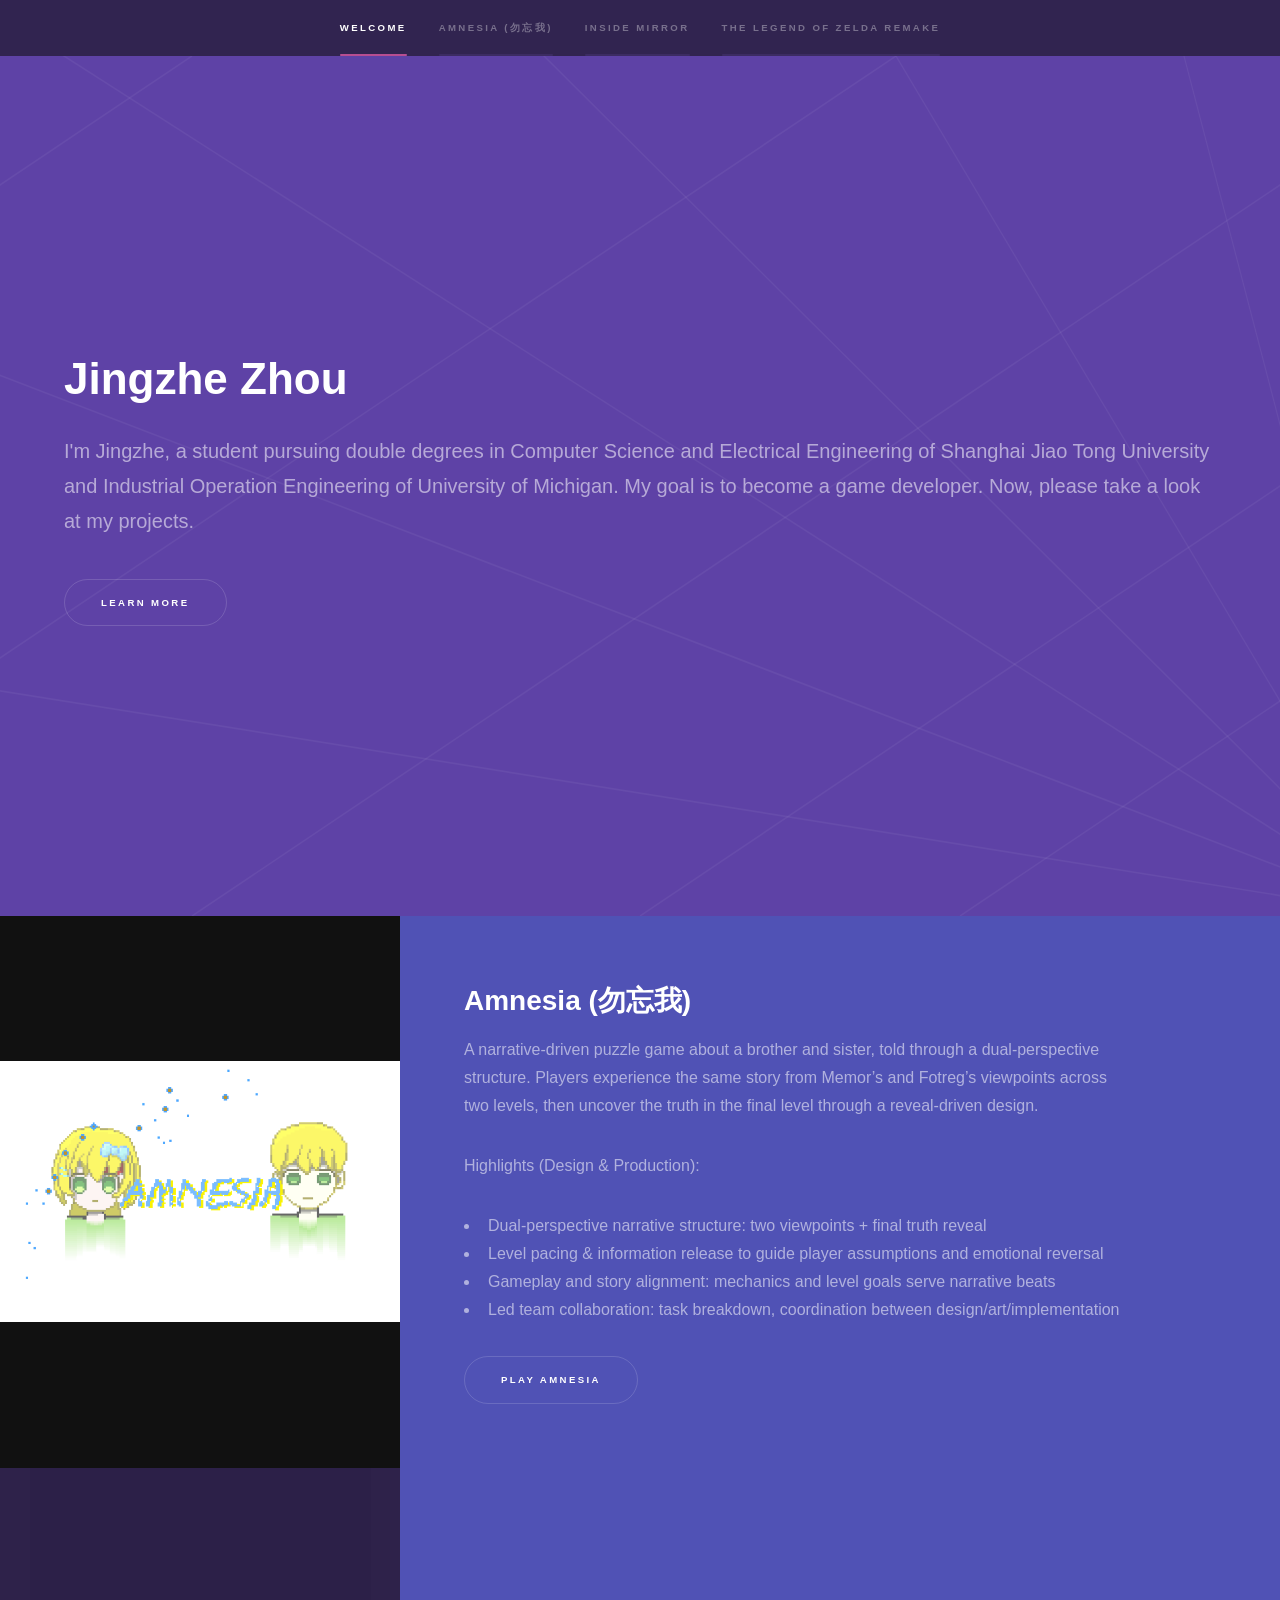
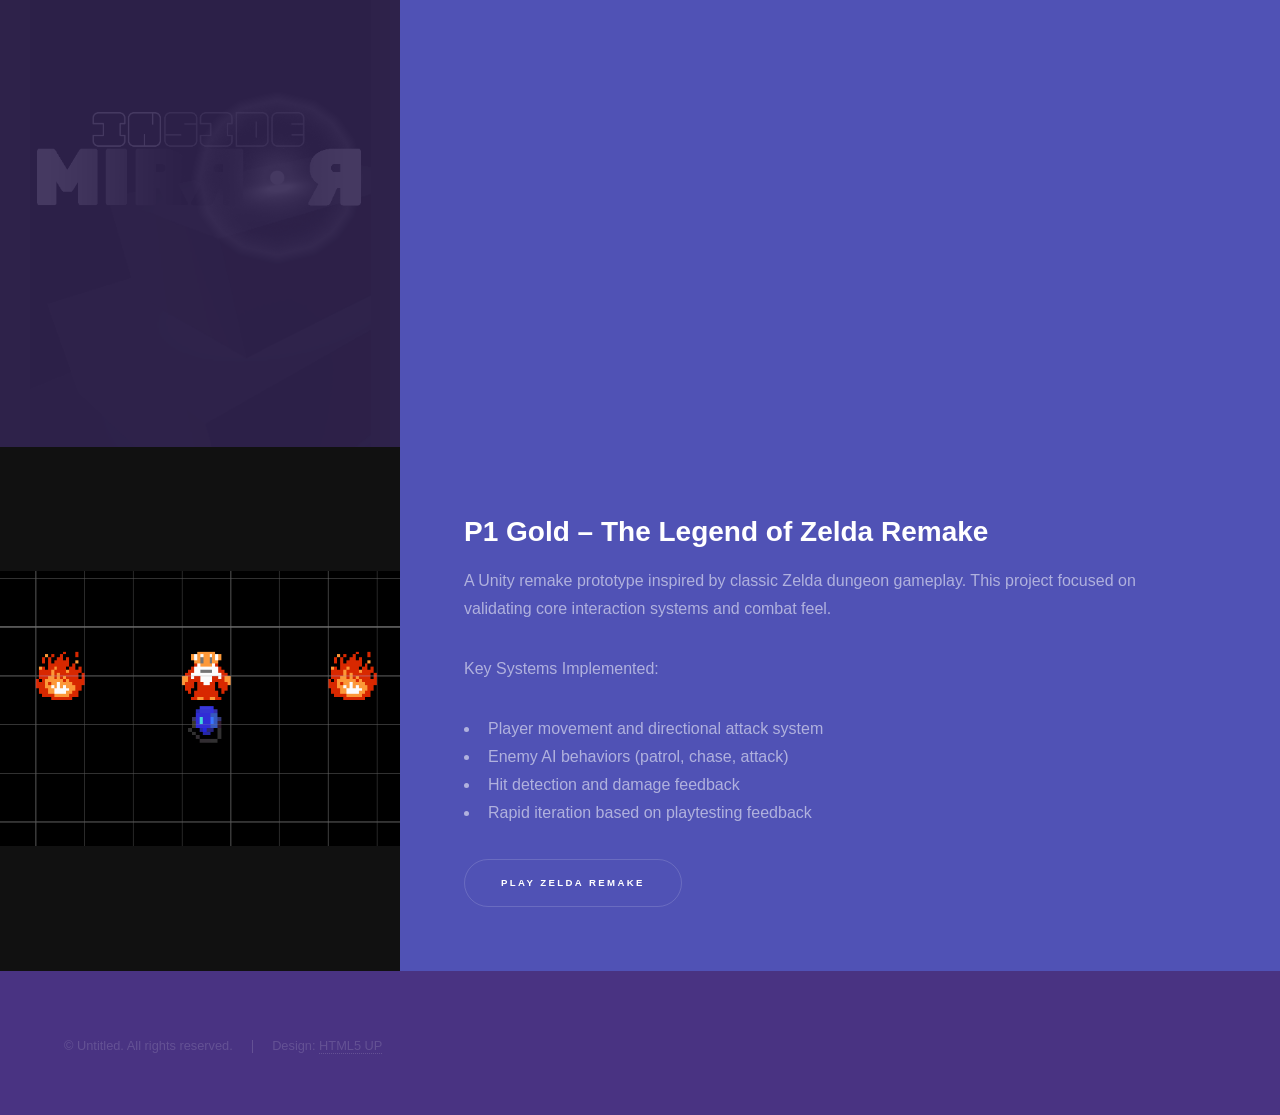
==== index.html @ b36eb50f "Add Amnesia section to portfolio" ====
<!DOCTYPE HTML>
<!--
	Hyperspace by HTML5 UP
	html5up.net | @ajlkn
	Free for personal and commercial use under the CCA 3.0 license (html5up.net/license)
-->
<html>
	<head>
		<title>My Portfolio</title>
		<meta charset="utf-8" />
		<meta name="viewport" content="width=device-width, initial-scale=1, user-scalable=no" />
		<link rel="stylesheet" href="assets/css/main.css" />
		<noscript><link rel="stylesheet" href="assets/css/noscript.css" /></noscript>
	</head>
	<body class="is-preload">

		<!-- Sidebar -->
			<section id="sidebar">
				<div class="inner">
					<nav>
						<ul>
							<li><a href="#intro">Welcome</a></li>
							<li><a href="#Amnesia">Amnesia (勿忘我)</a></li>
							<li><a href="#EECS494p2">Inside Mirror</a></li>
							<li><a href="#EECS494p1">The Legend of Zelda Remake</a></li>
						</ul>
					</nav>
				</div>
			</section>

		<!-- Wrapper -->
			<div id="wrapper">

				<!-- Intro -->
					<section id="intro" class="wrapper style1 fullscreen fade-up">
						<div class="inner">
							<h1>Jingzhe Zhou</h1>
							<p>I'm Jingzhe, a student pursuing double degrees in Computer Science and Electrical Engineering of Shanghai Jiao Tong University and Industrial Operation Engineering of University of Michigan. My goal is to become a game developer.
								Now, please take a look at my projects.</p>
							<ul class="actions">
								<li><a href="#Amnesia" class="button scrolly">Learn more</a></li>
							</ul>
						</div>
					</section>


				<!-- Amnesia -->
					<section id="Amnesia" class="wrapper style2 spotlights">
					<section>
						<span href="#" class="image">
						<img src="images/amnesia_screenshot.jpg" alt="Amnesia Screenshot" data-position="center center" />
						</span>
						<div class="content">
						<div class="inner">
							<h2>Amnesia (勿忘我)</h2>

							<p>
							A narrative-driven puzzle game about a brother and sister, told through a dual-perspective structure.
							Players experience the same story from Memor’s and Fotreg’s viewpoints across two levels, then uncover
							the truth in the final level through a reveal-driven design.
							</p>

							<p>Highlights (Design & Production):</p>
							<ul>
							<li>Dual-perspective narrative structure: two viewpoints + final truth reveal</li>
							<li>Level pacing & information release to guide player assumptions and emotional reversal</li>
							<li>Gameplay and story alignment: mechanics and level goals serve narrative beats</li>
							<li>Led team collaboration: task breakdown, coordination between design/art/implementation</li>
							</ul>

							<ul class="actions">
							<li>
								<a href="https://focs.ji.sjtu.edu.cn/silverfocs/demo/2024/p2team10/" class="button">
								Play Amnesia
								</a>
							</li>
							</ul>
						</div>
						</div>
					</section>
					</section>

				<!-- Inside Mirror -->
					<section id="EECS494p2" class="wrapper style2 spotlights">
						<section>
							<span href="#" class="image">
								<img src="images/p2_screenshot.jpg" alt="P2 Gold Screenshot" data-position="center center" />
							</span>
							<div class="content">
								<div class="inner">
									<h2>P2 Gold - Inside Mirror</h2>
									<p>
										A 3D puzzle game built individually in Unity exploring symmetry between a real world and a mirrored virtual world.
										The player acts as the only light source in reality, while objects invert their light properties
										in the mirror dimension. Player would solve puzzles using their knowledge of the rules of the worlds, and find out a path out of the tower they are trapped in.
									</p>

									<p>
										Key Systems Implemented:
									</p>

									<ul>
										<li>Mirror world activation and deactivation logic</li>
										<li>Event-driven puzzle interaction system</li>
										<li>Dynamic material switching (light/dark inversion)</li>
										<li>Camera transition between reality and mirror mode</li>
									</ul>

									<ul class="actions">
										<li><a href="https://zzjjzz716.itch.io/inside-mirror" class="button">Play Inside Mirror</a></li>
									</ul>
								</div>
							</div>
						</section>
					</section>

				<!-- The Legend of Zelda Remake -->
					<section id="EECS494p1" class="wrapper style2 spotlights">
						<section>
							<span href="#" class="image">
								<img src="images/p1_screenshot.png" alt="P1 Gold Screenshot" data-position="center center" />
							</span>
							<div class="content">
								<div class="inner">
									<h2>P1 Gold – The Legend of Zelda Remake</h2>
									<p>
										A Unity remake prototype inspired by classic Zelda dungeon gameplay.
										This project focused on validating core interaction systems and combat feel.
									</p>

									<p>Key Systems Implemented:</p>

									<ul>
										<li>Player movement and directional attack system</li>
										<li>Enemy AI behaviors (patrol, chase, attack)</li>
										<li>Hit detection and damage feedback</li>
										<li>Rapid iteration based on playtesting feedback</li>
									</ul>

									<ul class="actions">
										<li><a href="https://zzjjzz716.itch.io/legend-of-zelda-replication-with-innovation" class="button">Play Zelda Remake</a></li>
									</ul>
								</div>
							</div>
						</section>
					</section>

				

		<!-- Footer -->
			<footer id="footer" class="wrapper style1-alt">
				<div class="inner">
					<ul class="menu">
						<li>&copy; Untitled. All rights reserved.</li><li>Design: <a href="http://html5up.net">HTML5 UP</a></li>
					</ul>
				</div>
			</footer>

		<!-- Scripts -->
			<script src="assets/js/jquery.min.js"></script>
			<script src="assets/js/jquery.scrollex.min.js"></script>
			<script src="assets/js/jquery.scrolly.min.js"></script>
			<script src="assets/js/browser.min.js"></script>
			<script src="assets/js/breakpoints.min.js"></script>
			<script src="assets/js/util.js"></script>
			<script src="assets/js/main.js"></script>

	</body>
</html>
---- assets/css/main.css ----
@import url(fontawesome-all.min.css);

/*
	Hyperspace by HTML5 UP
	html5up.net | @ajlkn
	Free for personal and commercial use under the CCA 3.0 license (html5up.net/license)
*/

html, body, div, span, applet, object,
iframe, h1, h2, h3, h4, h5, h6, p, blockquote,
pre, a, abbr, acronym, address, big, cite,
code, del, dfn, em, img, ins, kbd, q, s, samp,
small, strike, strong, sub, sup, tt, var, b,
u, i, center, dl, dt, dd, ol, ul, li, fieldset,
form, label, legend, table, caption, tbody,
tfoot, thead, tr, th, td, article, aside,
canvas, details, embed, figure, figcaption,
footer, header, hgroup, menu, nav, output, ruby,
section, summary, time, mark, audio, video {
	margin: 0;
	padding: 0;
	border: 0;
	font-size: 100%;
	font: inherit;
	vertical-align: baseline;}

article, aside, details, figcaption, figure,
footer, header, hgroup, menu, nav, section {
	display: block;}

body {
	line-height: 1;
}

ol, ul {
	list-style: none;
}

blockquote, q {
	quotes: none;
}

	blockquote:before, blockquote:after, q:before, q:after {
		content: '';
		content: none;
	}

table {
	border-collapse: collapse;
	border-spacing: 0;
}

body {
	-webkit-text-size-adjust: none;
}

mark {
	background-color: transparent;
	color: inherit;
}

input::-moz-focus-inner {
	border: 0;
	padding: 0;
}

input, select, textarea {
	-moz-appearance: none;
	-webkit-appearance: none;
	-ms-appearance: none;
	appearance: none;
}

/* Basic */

	@-ms-viewport {
		width: device-width;
	}

	body {
		-ms-overflow-style: scrollbar;
	}

	@media screen and (max-width: 480px) {

		html, body {
			min-width: 320px;
		}

	}

	html {
		box-sizing: border-box;
	}

	*, *:before, *:after {
		box-sizing: inherit;
	}

	body {
		background: #312450;
	}

		body.is-preload *, body.is-preload *:before, body.is-preload *:after {
			-moz-animation: none !important;
			-webkit-animation: none !important;
			-ms-animation: none !important;
			animation: none !important;
			-moz-transition: none !important;
			-webkit-transition: none !important;
			-ms-transition: none !important;
			transition: none !important;
		}

/* Type */

	body, input, select, textarea {
		color: rgba(255, 255, 255, 0.55);
		font-family: Arial, Helvetica, sans-serif;
		font-size: 16.5pt;
		font-weight: normal;
		line-height: 1.75;
	}

		@media screen and (max-width: 1680px) {

			body, input, select, textarea {
				font-size: 13pt;
			}

		}

		@media screen and (max-width: 1280px) {

			body, input, select, textarea {
				font-size: 12pt;
			}

		}

		@media screen and (max-width: 360px) {

			body, input, select, textarea {
				font-size: 11pt;
			}

		}

	a {
		-moz-transition: color 0.2s ease, border-bottom-color 0.2s ease;
		-webkit-transition: color 0.2s ease, border-bottom-color 0.2s ease;
		-ms-transition: color 0.2s ease, border-bottom-color 0.2s ease;
		transition: color 0.2s ease, border-bottom-color 0.2s ease;
		border-bottom: dotted 1px rgba(255, 255, 255, 0.35);
		color: inherit;
		text-decoration: none;
	}

		a:hover {
			border-bottom-color: transparent;
			color: #ffffff;
		}

	strong, b {
		color: #ffffff;
		font-weight: bold;
	}

	em, i {
		font-style: italic;
	}

	p {
		margin: 0 0 2em 0;
	}

	h1, h2, h3, h4, h5, h6 {
		color: #ffffff;
		font-weight: bold;
		line-height: 1.5;
		margin: 0 0 0.5em 0;
	}

		h1 a, h2 a, h3 a, h4 a, h5 a, h6 a {
			color: inherit;
			text-decoration: none;
		}

	h1 {
		font-size: 2.75em;
	}

		h1.major {
			margin: 0 0 1.3em 0;
			position: relative;
			padding-bottom: 0.35em;
		}

			h1.major:after {
				background-image: -moz-linear-gradient(to right, #5e42a6, #b74e91);
				background-image: -webkit-linear-gradient(to right, #5e42a6, #b74e91);
				background-image: -ms-linear-gradient(to right, #5e42a6, #b74e91);
				background-image: linear-gradient(to right, #5e42a6, #b74e91);
				-moz-transition: max-width 0.2s ease;
				-webkit-transition: max-width 0.2s ease;
				-ms-transition: max-width 0.2s ease;
				transition: max-width 0.2s ease;
				border-radius: 0.2em;
				bottom: 0;
				content: '';
				height: 0.05em;
				position: absolute;
				right: 0;
				width: 100%;
			}

	h2 {
		font-size: 1.75em;
	}

	h3 {
		font-size: 1.1em;
	}

	h4 {
		font-size: 1em;
	}

	h5 {
		font-size: 0.8em;
	}

	h6 {
		font-size: 0.6em;
	}

	@media screen and (max-width: 736px) {

		h1 {
			font-size: 2em;
		}

		h2 {
			font-size: 1.25em;
		}

		h3 {
			font-size: 1em;
		}

		h4 {
			font-size: 0.8em;
		}

		h5 {
			font-size: 0.6em;
		}

		h6 {
			font-size: 0.6em;
		}

	}

	sub {
		font-size: 0.8em;
		position: relative;
		top: 0.5em;
	}

	sup {
		font-size: 0.8em;
		position: relative;
		top: -0.5em;
	}

	blockquote {
		border-left: solid 4px rgba(255, 255, 255, 0.15);
		font-style: italic;
		margin: 0 0 2em 0;
		padding: 0.5em 0 0.5em 2em;
	}

	code {
		background: rgba(255, 255, 255, 0.05);
		border-radius: 0.25em;
		border: solid 1px rgba(255, 255, 255, 0.15);
		font-family: "Courier New", monospace;
		font-size: 0.9em;
		margin: 0 0.25em;
		padding: 0.25em 0.65em;
	}

	pre {
		-webkit-overflow-scrolling: touch;
		font-family: "Courier New", monospace;
		font-size: 0.9em;
		margin: 0 0 2em 0;
	}

		pre code {
			display: block;
			line-height: 1.75em;
			padding: 1em 1.5em;
			overflow-x: auto;
		}

	hr {
		border: 0;
		border-bottom: solid 1px rgba(255, 255, 255, 0.15);
		margin: 2em 0;
	}

		hr.major {
			margin: 3em 0;
		}

	.align-left {
		text-align: left;
	}

	.align-center {
		text-align: center;
	}

	.align-right {
		text-align: right;
	}

/* Row */

	.row {
		display: flex;
		flex-wrap: wrap;
		box-sizing: border-box;
		align-items: stretch;
	}

		.row > * {
			box-sizing: border-box;
		}

		.row.gtr-uniform > * > :last-child {
			margin-bottom: 0;
		}

		.row.aln-left {
			justify-content: flex-start;
		}

		.row.aln-center {
			justify-content: center;
		}

		.row.aln-right {
			justify-content: flex-end;
		}

		.row.aln-top {
			align-items: flex-start;
		}

		.row.aln-middle {
			align-items: center;
		}

		.row.aln-bottom {
			align-items: flex-end;
		}

		.row > .imp {
			order: -1;
		}

		.row > .col-1 {
			width: 8.33333%;
		}

		.row > .off-1 {
			margin-left: 8.33333%;
		}

		.row > .col-2 {
			width: 16.66667%;
		}

		.row > .off-2 {
			margin-left: 16.66667%;
		}

		.row > .col-3 {
			width: 25%;
		}

		.row > .off-3 {
			margin-left: 25%;
		}

		.row > .col-4 {
			width: 33.33333%;
		}

		.row > .off-4 {
			margin-left: 33.33333%;
		}

		.row > .col-5 {
			width: 41.66667%;
		}

		.row > .off-5 {
			margin-left: 41.66667%;
		}

		.row > .col-6 {
			width: 50%;
		}

		.row > .off-6 {
			margin-left: 50%;
		}

		.row > .col-7 {
			width: 58.33333%;
		}

		.row > .off-7 {
			margin-left: 58.33333%;
		}

		.row > .col-8 {
			width: 66.66667%;
		}

		.row > .off-8 {
			margin-left: 66.66667%;
		}

		.row > .col-9 {
			width: 75%;
		}

		.row > .off-9 {
			margin-left: 75%;
		}

		.row > .col-10 {
			width: 83.33333%;
		}

		.row > .off-10 {
			margin-left: 83.33333%;
		}

		.row > .col-11 {
			width: 91.66667%;
		}

		.row > .off-11 {
			margin-left: 91.66667%;
		}

		.row > .col-12 {
			width: 100%;
		}

		.row > .off-12 {
			margin-left: 100%;
		}

		.row.gtr-0 {
			margin-top: 0;
			margin-left: 0em;
		}

			.row.gtr-0 > * {
				padding: 0 0 0 0em;
			}

			.row.gtr-0.gtr-uniform {
				margin-top: 0em;
			}

				.row.gtr-0.gtr-uniform > * {
					padding-top: 0em;
				}

		.row.gtr-25 {
			margin-top: 0;
			margin-left: -0.375em;
		}

			.row.gtr-25 > * {
				padding: 0 0 0 0.375em;
			}

			.row.gtr-25.gtr-uniform {
				margin-top: -0.375em;
			}

				.row.gtr-25.gtr-uniform > * {
					padding-top: 0.375em;
				}

		.row.gtr-50 {
			margin-top: 0;
			margin-left: -0.75em;
		}

			.row.gtr-50 > * {
				padding: 0 0 0 0.75em;
			}

			.row.gtr-50.gtr-uniform {
				margin-top: -0.75em;
			}

				.row.gtr-50.gtr-uniform > * {
					padding-top: 0.75em;
				}

		.row {
			margin-top: 0;
			margin-left: -1.5em;
		}

			.row > * {
				padding: 0 0 0 1.5em;
			}

			.row.gtr-uniform {
				margin-top: -1.5em;
			}

				.row.gtr-uniform > * {
					padding-top: 1.5em;
				}

		.row.gtr-150 {
			margin-top: 0;
			margin-left: -2.25em;
		}

			.row.gtr-150 > * {
				padding: 0 0 0 2.25em;
			}

			.row.gtr-150.gtr-uniform {
				margin-top: -2.25em;
			}

				.row.gtr-150.gtr-uniform > * {
					padding-top: 2.25em;
				}

		.row.gtr-200 {
			margin-top: 0;
			margin-left: -3em;
		}

			.row.gtr-200 > * {
				padding: 0 0 0 3em;
			}

			.row.gtr-200.gtr-uniform {
				margin-top: -3em;
			}

				.row.gtr-200.gtr-uniform > * {
					padding-top: 3em;
				}

		@media screen and (max-width: 1680px) {

			.row {
				display: flex;
				flex-wrap: wrap;
				box-sizing: border-box;
				align-items: stretch;
			}

				.row > * {
					box-sizing: border-box;
				}

				.row.gtr-uniform > * > :last-child {
					margin-bottom: 0;
				}

				.row.aln-left {
					justify-content: flex-start;
				}

				.row.aln-center {
					justify-content: center;
				}

				.row.aln-right {
					justify-content: flex-end;
				}

				.row.aln-top {
					align-items: flex-start;
				}

				.row.aln-middle {
					align-items: center;
				}

				.row.aln-bottom {
					align-items: flex-end;
				}

				.row > .imp-xlarge {
					order: -1;
				}

				.row > .col-1-xlarge {
					width: 8.33333%;
				}

				.row > .off-1-xlarge {
					margin-left: 8.33333%;
				}

				.row > .col-2-xlarge {
					width: 16.66667%;
				}

				.row > .off-2-xlarge {
					margin-left: 16.66667%;
				}

				.row > .col-3-xlarge {
					width: 25%;
				}

				.row > .off-3-xlarge {
					margin-left: 25%;
				}

				.row > .col-4-xlarge {
					width: 33.33333%;
				}

				.row > .off-4-xlarge {
					margin-left: 33.33333%;
				}

				.row > .col-5-xlarge {
					width: 41.66667%;
				}

				.row > .off-5-xlarge {
					margin-left: 41.66667%;
				}

				.row > .col-6-xlarge {
					width: 50%;
				}

				.row > .off-6-xlarge {
					margin-left: 50%;
				}

				.row > .col-7-xlarge {
					width: 58.33333%;
				}

				.row > .off-7-xlarge {
					margin-left: 58.33333%;
				}

				.row > .col-8-xlarge {
					width: 66.66667%;
				}

				.row > .off-8-xlarge {
					margin-left: 66.66667%;
				}

				.row > .col-9-xlarge {
					width: 75%;
				}

				.row > .off-9-xlarge {
					margin-left: 75%;
				}

				.row > .col-10-xlarge {
					width: 83.33333%;
				}

				.row > .off-10-xlarge {
					margin-left: 83.33333%;
				}

				.row > .col-11-xlarge {
					width: 91.66667%;
				}

				.row > .off-11-xlarge {
					margin-left: 91.66667%;
				}

				.row > .col-12-xlarge {
					width: 100%;
				}

				.row > .off-12-xlarge {
					margin-left: 100%;
				}

				.row.gtr-0 {
					margin-top: 0;
					margin-left: 0em;
				}

					.row.gtr-0 > * {
						padding: 0 0 0 0em;
					}

					.row.gtr-0.gtr-uniform {
						margin-top: 0em;
					}

						.row.gtr-0.gtr-uniform > * {
							padding-top: 0em;
						}

				.row.gtr-25 {
					margin-top: 0;
					margin-left: -0.375em;
				}

					.row.gtr-25 > * {
						padding: 0 0 0 0.375em;
					}

					.row.gtr-25.gtr-uniform {
						margin-top: -0.375em;
					}

						.row.gtr-25.gtr-uniform > * {
							padding-top: 0.375em;
						}

				.row.gtr-50 {
					margin-top: 0;
					margin-left: -0.75em;
				}

					.row.gtr-50 > * {
						padding: 0 0 0 0.75em;
					}

					.row.gtr-50.gtr-uniform {
						margin-top: -0.75em;
					}

						.row.gtr-50.gtr-uniform > * {
							padding-top: 0.75em;
						}

				.row {
					margin-top: 0;
					margin-left: -1.5em;
				}

					.row > * {
						padding: 0 0 0 1.5em;
					}

					.row.gtr-uniform {
						margin-top: -1.5em;
					}

						.row.gtr-uniform > * {
							padding-top: 1.5em;
						}

				.row.gtr-150 {
					margin-top: 0;
					margin-left: -2.25em;
				}

					.row.gtr-150 > * {
						padding: 0 0 0 2.25em;
					}

					.row.gtr-150.gtr-uniform {
						margin-top: -2.25em;
					}

						.row.gtr-150.gtr-uniform > * {
							padding-top: 2.25em;
						}

				.row.gtr-200 {
					margin-top: 0;
					margin-left: -3em;
				}

					.row.gtr-200 > * {
						padding: 0 0 0 3em;
					}

					.row.gtr-200.gtr-uniform {
						margin-top: -3em;
					}

						.row.gtr-200.gtr-uniform > * {
							padding-top: 3em;
						}

		}

		@media screen and (max-width: 1280px) {

			.row {
				display: flex;
				flex-wrap: wrap;
				box-sizing: border-box;
				align-items: stretch;
			}

				.row > * {
					box-sizing: border-box;
				}

				.row.gtr-uniform > * > :last-child {
					margin-bottom: 0;
				}

				.row.aln-left {
					justify-content: flex-start;
				}

				.row.aln-center {
					justify-content: center;
				}

				.row.aln-right {
					justify-content: flex-end;
				}

				.row.aln-top {
					align-items: flex-start;
				}

				.row.aln-middle {
					align-items: center;
				}

				.row.aln-bottom {
					align-items: flex-end;
				}

				.row > .imp-large {
					order: -1;
				}

				.row > .col-1-large {
					width: 8.33333%;
				}

				.row > .off-1-large {
					margin-left: 8.33333%;
				}

				.row > .col-2-large {
					width: 16.66667%;
				}

				.row > .off-2-large {
					margin-left: 16.66667%;
				}

				.row > .col-3-large {
					width: 25%;
				}

				.row > .off-3-large {
					margin-left: 25%;
				}

				.row > .col-4-large {
					width: 33.33333%;
				}

				.row > .off-4-large {
					margin-left: 33.33333%;
				}

				.row > .col-5-large {
					width: 41.66667%;
				}

				.row > .off-5-large {
					margin-left: 41.66667%;
				}

				.row > .col-6-large {
					width: 50%;
				}

				.row > .off-6-large {
					margin-left: 50%;
				}

				.row > .col-7-large {
					width: 58.33333%;
				}

				.row > .off-7-large {
					margin-left: 58.33333%;
				}

				.row > .col-8-large {
					width: 66.66667%;
				}

				.row > .off-8-large {
					margin-left: 66.66667%;
				}

				.row > .col-9-large {
					width: 75%;
				}

				.row > .off-9-large {
					margin-left: 75%;
				}

				.row > .col-10-large {
					width: 83.33333%;
				}

				.row > .off-10-large {
					margin-left: 83.33333%;
				}

				.row > .col-11-large {
					width: 91.66667%;
				}

				.row > .off-11-large {
					margin-left: 91.66667%;
				}

				.row > .col-12-large {
					width: 100%;
				}

				.row > .off-12-large {
					margin-left: 100%;
				}

				.row.gtr-0 {
					margin-top: 0;
					margin-left: 0em;
				}

					.row.gtr-0 > * {
						padding: 0 0 0 0em;
					}

					.row.gtr-0.gtr-uniform {
						margin-top: 0em;
					}

						.row.gtr-0.gtr-uniform > * {
							padding-top: 0em;
						}

				.row.gtr-25 {
					margin-top: 0;
					margin-left: -0.375em;
				}

					.row.gtr-25 > * {
						padding: 0 0 0 0.375em;
					}

					.row.gtr-25.gtr-uniform {
						margin-top: -0.375em;
					}

						.row.gtr-25.gtr-uniform > * {
							padding-top: 0.375em;
						}

				.row.gtr-50 {
					margin-top: 0;
					margin-left: -0.75em;
				}

					.row.gtr-50 > * {
						padding: 0 0 0 0.75em;
					}

					.row.gtr-50.gtr-uniform {
						margin-top: -0.75em;
					}

						.row.gtr-50.gtr-uniform > * {
							padding-top: 0.75em;
						}

				.row {
					margin-top: 0;
					margin-left: -1.5em;
				}

					.row > * {
						padding: 0 0 0 1.5em;
					}

					.row.gtr-uniform {
						margin-top: -1.5em;
					}

						.row.gtr-uniform > * {
							padding-top: 1.5em;
						}

				.row.gtr-150 {
					margin-top: 0;
					margin-left: -2.25em;
				}

					.row.gtr-150 > * {
						padding: 0 0 0 2.25em;
					}

					.row.gtr-150.gtr-uniform {
						margin-top: -2.25em;
					}

						.row.gtr-150.gtr-uniform > * {
							padding-top: 2.25em;
						}

				.row.gtr-200 {
					margin-top: 0;
					margin-left: -3em;
				}

					.row.gtr-200 > * {
						padding: 0 0 0 3em;
					}

					.row.gtr-200.gtr-uniform {
						margin-top: -3em;
					}

						.row.gtr-200.gtr-uniform > * {
							padding-top: 3em;
						}

		}

		@media screen and (max-width: 980px) {

			.row {
				display: flex;
				flex-wrap: wrap;
				box-sizing: border-box;
				align-items: stretch;
			}

				.row > * {
					box-sizing: border-box;
				}

				.row.gtr-uniform > * > :last-child {
					margin-bottom: 0;
				}

				.row.aln-left {
					justify-content: flex-start;
				}

				.row.aln-center {
					justify-content: center;
				}

				.row.aln-right {
					justify-content: flex-end;
				}

				.row.aln-top {
					align-items: flex-start;
				}

				.row.aln-middle {
					align-items: center;
				}

				.row.aln-bottom {
					align-items: flex-end;
				}

				.row > .imp-medium {
					order: -1;
				}

				.row > .col-1-medium {
					width: 8.33333%;
				}

				.row > .off-1-medium {
					margin-left: 8.33333%;
				}

				.row > .col-2-medium {
					width: 16.66667%;
				}

				.row > .off-2-medium {
					margin-left: 16.66667%;
				}

				.row > .col-3-medium {
					width: 25%;
				}

				.row > .off-3-medium {
					margin-left: 25%;
				}

				.row > .col-4-medium {
					width: 33.33333%;
				}

				.row > .off-4-medium {
					margin-left: 33.33333%;
				}

				.row > .col-5-medium {
					width: 41.66667%;
				}

				.row > .off-5-medium {
					margin-left: 41.66667%;
				}

				.row > .col-6-medium {
					width: 50%;
				}

				.row > .off-6-medium {
					margin-left: 50%;
				}

				.row > .col-7-medium {
					width: 58.33333%;
				}

				.row > .off-7-medium {
					margin-left: 58.33333%;
				}

				.row > .col-8-medium {
					width: 66.66667%;
				}

				.row > .off-8-medium {
					margin-left: 66.66667%;
				}

				.row > .col-9-medium {
					width: 75%;
				}

				.row > .off-9-medium {
					margin-left: 75%;
				}

				.row > .col-10-medium {
					width: 83.33333%;
				}

				.row > .off-10-medium {
					margin-left: 83.33333%;
				}

				.row > .col-11-medium {
					width: 91.66667%;
				}

				.row > .off-11-medium {
					margin-left: 91.66667%;
				}

				.row > .col-12-medium {
					width: 100%;
				}

				.row > .off-12-medium {
					margin-left: 100%;
				}

				.row.gtr-0 {
					margin-top: 0;
					margin-left: 0em;
				}

					.row.gtr-0 > * {
						padding: 0 0 0 0em;
					}

					.row.gtr-0.gtr-uniform {
						margin-top: 0em;
					}

						.row.gtr-0.gtr-uniform > * {
							padding-top: 0em;
						}

				.row.gtr-25 {
					margin-top: 0;
					margin-left: -0.375em;
				}

					.row.gtr-25 > * {
						padding: 0 0 0 0.375em;
					}

					.row.gtr-25.gtr-uniform {
						margin-top: -0.375em;
					}

						.row.gtr-25.gtr-uniform > * {
							padding-top: 0.375em;
						}

				.row.gtr-50 {
					margin-top: 0;
					margin-left: -0.75em;
				}

					.row.gtr-50 > * {
						padding: 0 0 0 0.75em;
					}

					.row.gtr-50.gtr-uniform {
						margin-top: -0.75em;
					}

						.row.gtr-50.gtr-uniform > * {
							padding-top: 0.75em;
						}

				.row {
					margin-top: 0;
					margin-left: -1.5em;
				}

					.row > * {
						padding: 0 0 0 1.5em;
					}

					.row.gtr-uniform {
						margin-top: -1.5em;
					}

						.row.gtr-uniform > * {
							padding-top: 1.5em;
						}

				.row.gtr-150 {
					margin-top: 0;
					margin-left: -2.25em;
				}

					.row.gtr-150 > * {
						padding: 0 0 0 2.25em;
					}

					.row.gtr-150.gtr-uniform {
						margin-top: -2.25em;
					}

						.row.gtr-150.gtr-uniform > * {
							padding-top: 2.25em;
						}

				.row.gtr-200 {
					margin-top: 0;
					margin-left: -3em;
				}

					.row.gtr-200 > * {
						padding: 0 0 0 3em;
					}

					.row.gtr-200.gtr-uniform {
						margin-top: -3em;
					}

						.row.gtr-200.gtr-uniform > * {
							padding-top: 3em;
						}

		}

		@media screen and (max-width: 736px) {

			.row {
				display: flex;
				flex-wrap: wrap;
				box-sizing: border-box;
				align-items: stretch;
			}

				.row > * {
					box-sizing: border-box;
				}

				.row.gtr-uniform > * > :last-child {
					margin-bottom: 0;
				}

				.row.aln-left {
					justify-content: flex-start;
				}

				.row.aln-center {
					justify-content: center;
				}

				.row.aln-right {
					justify-content: flex-end;
				}

				.row.aln-top {
					align-items: flex-start;
				}

				.row.aln-middle {
					align-items: center;
				}

				.row.aln-bottom {
					align-items: flex-end;
				}

				.row > .imp-small {
					order: -1;
				}

				.row > .col-1-small {
					width: 8.33333%;
				}

				.row > .off-1-small {
					margin-left: 8.33333%;
				}

				.row > .col-2-small {
					width: 16.66667%;
				}

				.row > .off-2-small {
					margin-left: 16.66667%;
				}

				.row > .col-3-small {
					width: 25%;
				}

				.row > .off-3-small {
					margin-left: 25%;
				}

				.row > .col-4-small {
					width: 33.33333%;
				}

				.row > .off-4-small {
					margin-left: 33.33333%;
				}

				.row > .col-5-small {
					width: 41.66667%;
				}

				.row > .off-5-small {
					margin-left: 41.66667%;
				}

				.row > .col-6-small {
					width: 50%;
				}

				.row > .off-6-small {
					margin-left: 50%;
				}

				.row > .col-7-small {
					width: 58.33333%;
				}

				.row > .off-7-small {
					margin-left: 58.33333%;
				}

				.row > .col-8-small {
					width: 66.66667%;
				}

				.row > .off-8-small {
					margin-left: 66.66667%;
				}

				.row > .col-9-small {
					width: 75%;
				}

				.row > .off-9-small {
					margin-left: 75%;
				}

				.row > .col-10-small {
					width: 83.33333%;
				}

				.row > .off-10-small {
					margin-left: 83.33333%;
				}

				.row > .col-11-small {
					width: 91.66667%;
				}

				.row > .off-11-small {
					margin-left: 91.66667%;
				}

				.row > .col-12-small {
					width: 100%;
				}

				.row > .off-12-small {
					margin-left: 100%;
				}

				.row.gtr-0 {
					margin-top: 0;
					margin-left: 0em;
				}

					.row.gtr-0 > * {
						padding: 0 0 0 0em;
					}

					.row.gtr-0.gtr-uniform {
						margin-top: 0em;
					}

						.row.gtr-0.gtr-uniform > * {
							padding-top: 0em;
						}

				.row.gtr-25 {
					margin-top: 0;
					margin-left: -0.375em;
				}

					.row.gtr-25 > * {
						padding: 0 0 0 0.375em;
					}

					.row.gtr-25.gtr-uniform {
						margin-top: -0.375em;
					}

						.row.gtr-25.gtr-uniform > * {
							padding-top: 0.375em;
						}

				.row.gtr-50 {
					margin-top: 0;
					margin-left: -0.75em;
				}

					.row.gtr-50 > * {
						padding: 0 0 0 0.75em;
					}

					.row.gtr-50.gtr-uniform {
						margin-top: -0.75em;
					}

						.row.gtr-50.gtr-uniform > * {
							padding-top: 0.75em;
						}

				.row {
					margin-top: 0;
					margin-left: -1.5em;
				}

					.row > * {
						padding: 0 0 0 1.5em;
					}

					.row.gtr-uniform {
						margin-top: -1.5em;
					}

						.row.gtr-uniform > * {
							padding-top: 1.5em;
						}

				.row.gtr-150 {
					margin-top: 0;
					margin-left: -2.25em;
				}

					.row.gtr-150 > * {
						padding: 0 0 0 2.25em;
					}

					.row.gtr-150.gtr-uniform {
						margin-top: -2.25em;
					}

						.row.gtr-150.gtr-uniform > * {
							padding-top: 2.25em;
						}

				.row.gtr-200 {
					margin-top: 0;
					margin-left: -3em;
				}

					.row.gtr-200 > * {
						padding: 0 0 0 3em;
					}

					.row.gtr-200.gtr-uniform {
						margin-top: -3em;
					}

						.row.gtr-200.gtr-uniform > * {
							padding-top: 3em;
						}

		}

		@media screen and (max-width: 480px) {

			.row {
				display: flex;
				flex-wrap: wrap;
				box-sizing: border-box;
				align-items: stretch;
			}

				.row > * {
					box-sizing: border-box;
				}

				.row.gtr-uniform > * > :last-child {
					margin-bottom: 0;
				}

				.row.aln-left {
					justify-content: flex-start;
				}

				.row.aln-center {
					justify-content: center;
				}

				.row.aln-right {
					justify-content: flex-end;
				}

				.row.aln-top {
					align-items: flex-start;
				}

				.row.aln-middle {
					align-items: center;
				}

				.row.aln-bottom {
					align-items: flex-end;
				}

				.row > .imp-xsmall {
					order: -1;
				}

				.row > .col-1-xsmall {
					width: 8.33333%;
				}

				.row > .off-1-xsmall {
					margin-left: 8.33333%;
				}

				.row > .col-2-xsmall {
					width: 16.66667%;
				}

				.row > .off-2-xsmall {
					margin-left: 16.66667%;
				}

				.row > .col-3-xsmall {
					width: 25%;
				}

				.row > .off-3-xsmall {
					margin-left: 25%;
				}

				.row > .col-4-xsmall {
					width: 33.33333%;
				}

				.row > .off-4-xsmall {
					margin-left: 33.33333%;
				}

				.row > .col-5-xsmall {
					width: 41.66667%;
				}

				.row > .off-5-xsmall {
					margin-left: 41.66667%;
				}

				.row > .col-6-xsmall {
					width: 50%;
				}

				.row > .off-6-xsmall {
					margin-left: 50%;
				}

				.row > .col-7-xsmall {
					width: 58.33333%;
				}

				.row > .off-7-xsmall {
					margin-left: 58.33333%;
				}

				.row > .col-8-xsmall {
					width: 66.66667%;
				}

				.row > .off-8-xsmall {
					margin-left: 66.66667%;
				}

				.row > .col-9-xsmall {
					width: 75%;
				}

				.row > .off-9-xsmall {
					margin-left: 75%;
				}

				.row > .col-10-xsmall {
					width: 83.33333%;
				}

				.row > .off-10-xsmall {
					margin-left: 83.33333%;
				}

				.row > .col-11-xsmall {
					width: 91.66667%;
				}

				.row > .off-11-xsmall {
					margin-left: 91.66667%;
				}

				.row > .col-12-xsmall {
					width: 100%;
				}

				.row > .off-12-xsmall {
					margin-left: 100%;
				}

				.row.gtr-0 {
					margin-top: 0;
					margin-left: 0em;
				}

					.row.gtr-0 > * {
						padding: 0 0 0 0em;
					}

					.row.gtr-0.gtr-uniform {
						margin-top: 0em;
					}

						.row.gtr-0.gtr-uniform > * {
							padding-top: 0em;
						}

				.row.gtr-25 {
					margin-top: 0;
					margin-left: -0.375em;
				}

					.row.gtr-25 > * {
						padding: 0 0 0 0.375em;
					}

					.row.gtr-25.gtr-uniform {
						margin-top: -0.375em;
					}

						.row.gtr-25.gtr-uniform > * {
							padding-top: 0.375em;
						}

				.row.gtr-50 {
					margin-top: 0;
					margin-left: -0.75em;
				}

					.row.gtr-50 > * {
						padding: 0 0 0 0.75em;
					}

					.row.gtr-50.gtr-uniform {
						margin-top: -0.75em;
					}

						.row.gtr-50.gtr-uniform > * {
							padding-top: 0.75em;
						}

				.row {
					margin-top: 0;
					margin-left: -1.5em;
				}

					.row > * {
						padding: 0 0 0 1.5em;
					}

					.row.gtr-uniform {
						margin-top: -1.5em;
					}

						.row.gtr-uniform > * {
							padding-top: 1.5em;
						}

				.row.gtr-150 {
					margin-top: 0;
					margin-left: -2.25em;
				}

					.row.gtr-150 > * {
						padding: 0 0 0 2.25em;
					}

					.row.gtr-150.gtr-uniform {
						margin-top: -2.25em;
					}

						.row.gtr-150.gtr-uniform > * {
							padding-top: 2.25em;
						}

				.row.gtr-200 {
					margin-top: 0;
					margin-left: -3em;
				}

					.row.gtr-200 > * {
						padding: 0 0 0 3em;
					}

					.row.gtr-200.gtr-uniform {
						margin-top: -3em;
					}

						.row.gtr-200.gtr-uniform > * {
							padding-top: 3em;
						}

		}

/* Box */

	.box {
		border-radius: 0.25em;
		border: solid 1px rgba(255, 255, 255, 0.15);
		margin-bottom: 2em;
		padding: 1.5em;
	}

		.box > :last-child,
		.box > :last-child > :last-child,
		.box > :last-child > :last-child > :last-child {
			margin-bottom: 0;
		}

		.box.alt {
			border: 0;
			border-radius: 0;
			padding: 0;
		}

/* Button */

	input[type="submit"],
	input[type="reset"],
	input[type="button"],
	button,
	.button {
		-moz-appearance: none;
		-webkit-appearance: none;
		-ms-appearance: none;
		appearance: none;
		-moz-transition: border-color 0.2s ease;
		-webkit-transition: border-color 0.2s ease;
		-ms-transition: border-color 0.2s ease;
		transition: border-color 0.2s ease;
		background-color: transparent;
		border: solid 1px !important;
		border-color: rgba(255, 255, 255, 0.15) !important;
		border-radius: 3em;
		color: #ffffff !important;
		cursor: pointer;
		display: inline-block;
		font-size: 0.6em;
		font-weight: bold;
		height: calc(4.75em + 2px);
		letter-spacing: 0.25em;
		line-height: 4.75em;
		outline: 0;
		padding: 0 3.75em;
		position: relative;
		text-align: center;
		text-decoration: none;
		text-transform: uppercase;
		white-space: nowrap;
	}

		input[type="submit"]:after,
		input[type="reset"]:after,
		input[type="button"]:after,
		button:after,
		.button:after {
			-moz-transform: scale(0.25);
			-webkit-transform: scale(0.25);
			-ms-transform: scale(0.25);
			transform: scale(0.25);
			pointer-events: none;
			-moz-transition: opacity 0.2s ease, -moz-transform 0.2s ease;
			-webkit-transition: opacity 0.2s ease, -webkit-transform 0.2s ease;
			-ms-transition: opacity 0.2s ease, -ms-transform 0.2s ease;
			transition: opacity 0.2s ease, transform 0.2s ease;
			background: #ffffff;
			border-radius: 3em;
			content: '';
			height: 100%;
			left: 0;
			opacity: 0;
			position: absolute;
			top: 0;
			width: 100%;
		}

		input[type="submit"].icon:before,
		input[type="reset"].icon:before,
		input[type="button"].icon:before,
		button.icon:before,
		.button.icon:before {
			margin-right: 0.75em;
		}

		input[type="submit"].fit,
		input[type="reset"].fit,
		input[type="button"].fit,
		button.fit,
		.button.fit {
			width: 100%;
		}

		input[type="submit"].small,
		input[type="reset"].small,
		input[type="button"].small,
		button.small,
		.button.small {
			font-size: 0.4em;
		}

		input[type="submit"].large,
		input[type="reset"].large,
		input[type="button"].large,
		button.large,
		.button.large {
			font-size: 0.8em;
		}

		input[type="submit"].primary,
		input[type="reset"].primary,
		input[type="button"].primary,
		button.primary,
		.button.primary {
			background-color: #ffffff;
			color: #312450 !important;
		}

			input[type="submit"].primary:after,
			input[type="reset"].primary:after,
			input[type="button"].primary:after,
			button.primary:after,
			.button.primary:after {
				display: none;
			}

		input[type="submit"].disabled, input[type="submit"]:disabled,
		input[type="reset"].disabled,
		input[type="reset"]:disabled,
		input[type="button"].disabled,
		input[type="button"]:disabled,
		button.disabled,
		button:disabled,
		.button.disabled,
		.button:disabled {
			cursor: default;
			opacity: 0.5;
			pointer-events: none;
		}

		input[type="submit"]:hover,
		input[type="reset"]:hover,
		input[type="button"]:hover,
		button:hover,
		.button:hover {
			border-color: rgba(255, 255, 255, 0.55) !important;
		}

			input[type="submit"]:hover:after,
			input[type="reset"]:hover:after,
			input[type="button"]:hover:after,
			button:hover:after,
			.button:hover:after {
				opacity: 0.05;
				-moz-transform: scale(1);
				-webkit-transform: scale(1);
				-ms-transform: scale(1);
				transform: scale(1);
			}

			input[type="submit"]:hover:active,
			input[type="reset"]:hover:active,
			input[type="button"]:hover:active,
			button:hover:active,
			.button:hover:active {
				border-color: #ffffff !important;
			}

				input[type="submit"]:hover:active:after,
				input[type="reset"]:hover:active:after,
				input[type="button"]:hover:active:after,
				button:hover:active:after,
				.button:hover:active:after {
					opacity: 0.1;
				}

/* Features */

	.features {
		display: -moz-flex;
		display: -webkit-flex;
		display: -ms-flex;
		display: flex;
		-moz-flex-wrap: wrap;
		-webkit-flex-wrap: wrap;
		-ms-flex-wrap: wrap;
		flex-wrap: wrap;
		border-radius: 0.25em;
		border: solid 1px rgba(255, 255, 255, 0.15);
		background: rgba(255, 255, 255, 0.05);
		margin: 0 0 2em 0;
	}

		.features section {
			padding: 3.5em 3em 1em 7em ;
			width: 50%;
			border-top: solid 1px rgba(255, 255, 255, 0.15);
			position: relative;
		}

			.features section:nth-child(-n + 2) {
				border-top-width: 0;
			}

			.features section:nth-child(2n) {
				border-left: solid 1px rgba(255, 255, 255, 0.15);
			}

			.features section .icon {
				-moz-transition: opacity 0.5s ease, -moz-transform 0.5s ease;
				-webkit-transition: opacity 0.5s ease, -webkit-transform 0.5s ease;
				-ms-transition: opacity 0.5s ease, -ms-transform 0.5s ease;
				transition: opacity 0.5s ease, transform 0.5s ease;
				-moz-transition-delay: 1s;
				-webkit-transition-delay: 1s;
				-ms-transition-delay: 1s;
				transition-delay: 1s;
				-moz-transform: scale(1);
				-webkit-transform: scale(1);
				-ms-transform: scale(1);
				transform: scale(1);
				position: absolute;
				left: 3em;
				top: 3em;
				opacity: 1;
			}

			.features section:nth-child(1) .icon {
				-moz-transition-delay: 0.15s;
				-webkit-transition-delay: 0.15s;
				-ms-transition-delay: 0.15s;
				transition-delay: 0.15s;
			}

			.features section:nth-child(2) .icon {
				-moz-transition-delay: 0.3s;
				-webkit-transition-delay: 0.3s;
				-ms-transition-delay: 0.3s;
				transition-delay: 0.3s;
			}

			.features section:nth-child(3) .icon {
				-moz-transition-delay: 0.45s;
				-webkit-transition-delay: 0.45s;
				-ms-transition-delay: 0.45s;
				transition-delay: 0.45s;
			}

			.features section:nth-child(4) .icon {
				-moz-transition-delay: 0.6s;
				-webkit-transition-delay: 0.6s;
				-ms-transition-delay: 0.6s;
				transition-delay: 0.6s;
			}

			.features section:nth-child(5) .icon {
				-moz-transition-delay: 0.75s;
				-webkit-transition-delay: 0.75s;
				-ms-transition-delay: 0.75s;
				transition-delay: 0.75s;
			}

			.features section:nth-child(6) .icon {
				-moz-transition-delay: 0.9s;
				-webkit-transition-delay: 0.9s;
				-ms-transition-delay: 0.9s;
				transition-delay: 0.9s;
			}

			.features section:nth-child(7) .icon {
				-moz-transition-delay: 1.05s;
				-webkit-transition-delay: 1.05s;
				-ms-transition-delay: 1.05s;
				transition-delay: 1.05s;
			}

			.features section:nth-child(8) .icon {
				-moz-transition-delay: 1.2s;
				-webkit-transition-delay: 1.2s;
				-ms-transition-delay: 1.2s;
				transition-delay: 1.2s;
			}

			.features section:nth-child(9) .icon {
				-moz-transition-delay: 1.35s;
				-webkit-transition-delay: 1.35s;
				-ms-transition-delay: 1.35s;
				transition-delay: 1.35s;
			}

			.features section:nth-child(10) .icon {
				-moz-transition-delay: 1.5s;
				-webkit-transition-delay: 1.5s;
				-ms-transition-delay: 1.5s;
				transition-delay: 1.5s;
			}

			.features section:nth-child(11) .icon {
				-moz-transition-delay: 1.65s;
				-webkit-transition-delay: 1.65s;
				-ms-transition-delay: 1.65s;
				transition-delay: 1.65s;
			}

			.features section:nth-child(12) .icon {
				-moz-transition-delay: 1.8s;
				-webkit-transition-delay: 1.8s;
				-ms-transition-delay: 1.8s;
				transition-delay: 1.8s;
			}

			.features section:nth-child(13) .icon {
				-moz-transition-delay: 1.95s;
				-webkit-transition-delay: 1.95s;
				-ms-transition-delay: 1.95s;
				transition-delay: 1.95s;
			}

			.features section:nth-child(14) .icon {
				-moz-transition-delay: 2.1s;
				-webkit-transition-delay: 2.1s;
				-ms-transition-delay: 2.1s;
				transition-delay: 2.1s;
			}

			.features section:nth-child(15) .icon {
				-moz-transition-delay: 2.25s;
				-webkit-transition-delay: 2.25s;
				-ms-transition-delay: 2.25s;
				transition-delay: 2.25s;
			}

			.features section:nth-child(16) .icon {
				-moz-transition-delay: 2.4s;
				-webkit-transition-delay: 2.4s;
				-ms-transition-delay: 2.4s;
				transition-delay: 2.4s;
			}

			.features section:nth-child(17) .icon {
				-moz-transition-delay: 2.55s;
				-webkit-transition-delay: 2.55s;
				-ms-transition-delay: 2.55s;
				transition-delay: 2.55s;
			}

			.features section:nth-child(18) .icon {
				-moz-transition-delay: 2.7s;
				-webkit-transition-delay: 2.7s;
				-ms-transition-delay: 2.7s;
				transition-delay: 2.7s;
			}

			.features section:nth-child(19) .icon {
				-moz-transition-delay: 2.85s;
				-webkit-transition-delay: 2.85s;
				-ms-transition-delay: 2.85s;
				transition-delay: 2.85s;
			}

			.features section:nth-child(20) .icon {
				-moz-transition-delay: 3s;
				-webkit-transition-delay: 3s;
				-ms-transition-delay: 3s;
				transition-delay: 3s;
			}

		.features.inactive section .icon {
			-moz-transform: scale(0.5);
			-webkit-transform: scale(0.5);
			-ms-transform: scale(0.5);
			transform: scale(0.5);
			opacity: 0;
		}

		@media screen and (max-width: 980px) {

			.features {
				display: block;
			}

				.features section {
					border-top-width: 1px !important;
					border-left-width: 0 !important;
					width: 100%;
				}

					.features section:first-child {
						border-top-width: 0 !important;
					}

		}

		@media screen and (max-width: 736px) {

			.features section {
				padding: 2.5em 1.5em 0.1em 5.5em ;
			}

				.features section .icon {
					left: 1.5em;
					top: 2em;
				}

		}

		@media screen and (max-width: 480px) {

			.features section {
				padding: 2em 1.5em 0.1em 1.5em ;
			}

				.features section .icon {
					left: 0;
					position: relative;
					top: 0;
				}

		}

/* Form */

	form {
		margin: 0 0 2em 0;
	}

		form > :last-child {
			margin-bottom: 0;
		}

		form > .fields {
			display: -moz-flex;
			display: -webkit-flex;
			display: -ms-flex;
			display: flex;
			-moz-flex-wrap: wrap;
			-webkit-flex-wrap: wrap;
			-ms-flex-wrap: wrap;
			flex-wrap: wrap;
			width: calc(100% + 3em);
			margin: -1.5em 0 2em -1.5em;
		}

			form > .fields > .field {
				-moz-flex-grow: 0;
				-webkit-flex-grow: 0;
				-ms-flex-grow: 0;
				flex-grow: 0;
				-moz-flex-shrink: 0;
				-webkit-flex-shrink: 0;
				-ms-flex-shrink: 0;
				flex-shrink: 0;
				padding: 1.5em 0 0 1.5em;
				width: calc(100% - 1.5em);
			}

				form > .fields > .field.half {
					width: calc(50% - 0.75em);
				}

				form > .fields > .field.third {
					width: calc(100%/3 - 0.5em);
				}

				form > .fields > .field.quarter {
					width: calc(25% - 0.375em);
				}

		@media screen and (max-width: 480px) {

			form > .fields {
				width: calc(100% + 3em);
				margin: -1.5em 0 2em -1.5em;
			}

				form > .fields > .field {
					padding: 1.5em 0 0 1.5em;
					width: calc(100% - 1.5em);
				}

					form > .fields > .field.half {
						width: calc(100% - 1.5em);
					}

					form > .fields > .field.third {
						width: calc(100% - 1.5em);
					}

					form > .fields > .field.quarter {
						width: calc(100% - 1.5em);
					}

		}

	label {
		color: #ffffff;
		font-weight: bold;
		line-height: 1.5;
		margin: 0 0 0.7em 0;
		display: block;
		font-size: 1.1em;
	}

	input[type="text"],
	input[type="password"],
	input[type="email"],
	input[type="tel"],
	select,
	textarea {
		-moz-appearance: none;
		-webkit-appearance: none;
		-ms-appearance: none;
		appearance: none;
		background: rgba(255, 255, 255, 0.05);
		border-radius: 0.25em;
		border: none;
		border: solid 1px rgba(255, 255, 255, 0.15);
		color: inherit;
		display: block;
		outline: 0;
		padding: 0 1em;
		text-decoration: none;
		width: 100%;
	}

		input[type="text"]:invalid,
		input[type="password"]:invalid,
		input[type="email"]:invalid,
		input[type="tel"]:invalid,
		select:invalid,
		textarea:invalid {
			box-shadow: none;
		}

		input[type="text"]:focus,
		input[type="password"]:focus,
		input[type="email"]:focus,
		input[type="tel"]:focus,
		select:focus,
		textarea:focus {
			border-color: #ffffff;
			box-shadow: 0 0 0 1px #ffffff;
		}

	select {
		background-image: url("data:image/svg+xml;charset=utf8,%3Csvg xmlns='http://www.w3.org/2000/svg' width='40' height='40' preserveAspectRatio='none' viewBox='0 0 40 40'%3E%3Cpath d='M9.4,12.3l10.4,10.4l10.4-10.4c0.2-0.2,0.5-0.4,0.9-0.4c0.3,0,0.6,0.1,0.9,0.4l3.3,3.3c0.2,0.2,0.4,0.5,0.4,0.9 c0,0.4-0.1,0.6-0.4,0.9L20.7,31.9c-0.2,0.2-0.5,0.4-0.9,0.4c-0.3,0-0.6-0.1-0.9-0.4L4.3,17.3c-0.2-0.2-0.4-0.5-0.4-0.9 c0-0.4,0.1-0.6,0.4-0.9l3.3-3.3c0.2-0.2,0.5-0.4,0.9-0.4S9.1,12.1,9.4,12.3z' fill='rgba(255, 255, 255, 0.15)' /%3E%3C/svg%3E");
		background-size: 1.25rem;
		background-repeat: no-repeat;
		background-position: calc(100% - 1rem) center;
		height: 2.75em;
		padding-right: 2.75em;
		text-overflow: ellipsis;
	}

		select option {
			color: #ffffff;
			background: #312450;
		}

		select:focus::-ms-value {
			background-color: transparent;
		}

		select::-ms-expand {
			display: none;
		}

	input[type="text"],
	input[type="password"],
	input[type="email"],
	select {
		height: 2.75em;
	}

	textarea {
		padding: 0.75em 1em;
	}

		body.is-ie textarea {
			min-height: 10em;
		}

	input[type="checkbox"],
	input[type="radio"] {
		-moz-appearance: none;
		-webkit-appearance: none;
		-ms-appearance: none;
		appearance: none;
		display: block;
		float: left;
		margin-right: -2em;
		opacity: 0;
		width: 1em;
		z-index: -1;
	}

		input[type="checkbox"] + label,
		input[type="radio"] + label {
			text-decoration: none;
			color: rgba(255, 255, 255, 0.55);
			cursor: pointer;
			display: inline-block;
			font-size: 1em;
			font-weight: normal;
			padding-left: 2.4em;
			padding-right: 0.75em;
			position: relative;
		}

			input[type="checkbox"] + label:before,
			input[type="radio"] + label:before {
				-moz-osx-font-smoothing: grayscale;
				-webkit-font-smoothing: antialiased;
				display: inline-block;
				font-style: normal;
				font-variant: normal;
				text-rendering: auto;
				line-height: 1;
				text-transform: none !important;
				font-family: 'Font Awesome 5 Free';
				font-weight: 900;
			}

			input[type="checkbox"] + label:before,
			input[type="radio"] + label:before {
				background: rgba(255, 255, 255, 0.05);
				border-radius: 0.25em;
				border: solid 1px rgba(255, 255, 255, 0.15);
				content: '';
				display: inline-block;
				font-size: 0.8em;
				height: 2.0625em;
				left: 0;
				line-height: 2.0625em;
				position: absolute;
				text-align: center;
				top: 0;
				width: 2.0625em;
			}

		input[type="checkbox"]:checked + label:before,
		input[type="radio"]:checked + label:before {
			background: #ffffff;
			border-color: #ffffff;
			color: #b74e91;
			content: '\f00c';
		}

		input[type="checkbox"]:focus + label:before,
		input[type="radio"]:focus + label:before {
			border-color: #ffffff;
			box-shadow: 0 0 0 1px #ffffff;
		}

	input[type="checkbox"] + label:before {
		border-radius: 0.25em;
	}

	input[type="radio"] + label:before {
		border-radius: 100%;
	}

	::-webkit-input-placeholder {
		color: rgba(255, 255, 255, 0.35) !important;
		opacity: 1.0;
	}

	:-moz-placeholder {
		color: rgba(255, 255, 255, 0.35) !important;
		opacity: 1.0;
	}

	::-moz-placeholder {
		color: rgba(255, 255, 255, 0.35) !important;
		opacity: 1.0;
	}

	:-ms-input-placeholder {
		color: rgba(255, 255, 255, 0.35) !important;
		opacity: 1.0;
	}

/* Icon */

	.icon {
		text-decoration: none;
		border-bottom: none;
		position: relative;
	}

		.icon:before {
			-moz-osx-font-smoothing: grayscale;
			-webkit-font-smoothing: antialiased;
			display: inline-block;
			font-style: normal;
			font-variant: normal;
			text-rendering: auto;
			line-height: 1;
			text-transform: none !important;
			font-family: 'Font Awesome 5 Free';
			font-weight: 400;
		}

		.icon > .label {
			display: none;
		}

		.icon:before {
			line-height: inherit;
		}

		.icon.solid:before {
			font-weight: 900;
		}

		.icon.brands:before {
			font-family: 'Font Awesome 5 Brands';
		}

		.icon.major {
			width: 2.5em;
			height: 2.5em;
			display: block;
			background: #ffffff;
			border-radius: 100%;
			color: #312450;
			text-align: center;
			line-height: 2.5em;
			margin: 0 0 1.3em 0;
		}

			.icon.major:before {
				font-size: 1.25em;
			}

				.wrapper.style1 .icon.major:before {
					color: #5e42a6;
				}

				.wrapper.style1-alt .icon.major:before {
					color: #493382;
				}

				.wrapper.style2 .icon.major:before {
					color: #5052b5;
				}

				.wrapper.style2-alt .icon.major:before {
					color: #3e4094;
				}

				.wrapper.style3 .icon.major:before {
					color: #b74e91;
				}

				.wrapper.style3-alt .icon.major:before {
					color: #953d75;
				}

/* Image */

	.image {
		border-radius: 0.25em;
		border: 0;
		display: inline-block;
		position: relative;
	}

		.image img {
			border-radius: 0.25em;
			display: block;
		}

		.image.left, .image.right {
			max-width: 40%;
		}

			.image.left img, .image.right img {
				width: 100%;
			}

		.image.left {
			float: left;
			margin: 0 1.5em 1em 0;
			top: 0.25em;
		}

		.image.right {
			float: right;
			margin: 0 0 1em 1.5em;
			top: 0.25em;
		}

		.image.fit {
			display: block;
			margin: 0 0 2em 0;
			width: 100%;
		}

			.image.fit img {
				width: 100%;
			}

		.image.main {
			display: block;
			margin: 0 0 3em 0;
			width: 100%;
		}

			.image.main img {
				width: 100%;
			}

/* List */

	ol {
		list-style: decimal;
		margin: 0 0 2em 0;
		padding-left: 1.25em;
	}

		ol li {
			padding-left: 0.25em;
		}

	ul {
		list-style: disc;
		margin: 0 0 2em 0;
		padding-left: 1em;
	}

		ul li {
			padding-left: 0.5em;
		}

		ul.alt {
			list-style: none;
			padding-left: 0;
		}

			ul.alt li {
				border-top: solid 1px rgba(255, 255, 255, 0.15);
				padding: 0.5em 0;
			}

				ul.alt li:first-child {
					border-top: 0;
					padding-top: 0;
				}

	dl {
		margin: 0 0 2em 0;
	}

		dl dt {
			display: block;
			font-weight: bold;
			margin: 0 0 1em 0;
		}

		dl dd {
			margin-left: 2em;
		}

/* Actions */

	ul.actions {
		display: -moz-flex;
		display: -webkit-flex;
		display: -ms-flex;
		display: flex;
		cursor: default;
		list-style: none;
		margin-left: -1em;
		padding-left: 0;
	}

		ul.actions li {
			padding: 0 0 0 1em;
			vertical-align: middle;
		}

		ul.actions.special {
			-moz-justify-content: center;
			-webkit-justify-content: center;
			-ms-justify-content: center;
			justify-content: center;
			width: 100%;
			margin-left: 0;
		}

			ul.actions.special li:first-child {
				padding-left: 0;
			}

		ul.actions.stacked {
			-moz-flex-direction: column;
			-webkit-flex-direction: column;
			-ms-flex-direction: column;
			flex-direction: column;
			margin-left: 0;
		}

			ul.actions.stacked li {
				padding: 1.3em 0 0 0;
			}

				ul.actions.stacked li:first-child {
					padding-top: 0;
				}

		ul.actions.fit {
			width: calc(100% + 1em);
		}

			ul.actions.fit li {
				-moz-flex-grow: 1;
				-webkit-flex-grow: 1;
				-ms-flex-grow: 1;
				flex-grow: 1;
				-moz-flex-shrink: 1;
				-webkit-flex-shrink: 1;
				-ms-flex-shrink: 1;
				flex-shrink: 1;
				width: 100%;
			}

				ul.actions.fit li > * {
					width: 100%;
				}

			ul.actions.fit.stacked {
				width: 100%;
			}

		@media screen and (max-width: 480px) {

			ul.actions:not(.fixed) {
				-moz-flex-direction: column;
				-webkit-flex-direction: column;
				-ms-flex-direction: column;
				flex-direction: column;
				margin-left: 0;
				width: 100% !important;
			}

				ul.actions:not(.fixed) li {
					-moz-flex-grow: 1;
					-webkit-flex-grow: 1;
					-ms-flex-grow: 1;
					flex-grow: 1;
					-moz-flex-shrink: 1;
					-webkit-flex-shrink: 1;
					-ms-flex-shrink: 1;
					flex-shrink: 1;
					padding: 1em 0 0 0;
					text-align: center;
					width: 100%;
				}

					ul.actions:not(.fixed) li > * {
						width: 100%;
					}

					ul.actions:not(.fixed) li:first-child {
						padding-top: 0;
					}

					ul.actions:not(.fixed) li input[type="submit"],
					ul.actions:not(.fixed) li input[type="reset"],
					ul.actions:not(.fixed) li input[type="button"],
					ul.actions:not(.fixed) li button,
					ul.actions:not(.fixed) li .button {
						width: 100%;
					}

						ul.actions:not(.fixed) li input[type="submit"].icon:before,
						ul.actions:not(.fixed) li input[type="reset"].icon:before,
						ul.actions:not(.fixed) li input[type="button"].icon:before,
						ul.actions:not(.fixed) li button.icon:before,
						ul.actions:not(.fixed) li .button.icon:before {
							margin-left: -0.5rem;
						}

		}

/* Contact */

	ul.contact {
		list-style: none;
		padding: 0;
	}

		ul.contact > li {
			padding: 0;
			margin: 1.5em 0 0 0;
		}

			ul.contact > li:first-child {
				margin-top: 0;
			}

/* Icons */

	ul.icons {
		cursor: default;
		list-style: none;
		padding-left: 0;
	}

		ul.icons li {
			display: inline-block;
			padding: 0 0.75em 0 0;
		}

			ul.icons li:last-child {
				padding-right: 0;
			}

			ul.icons li > a, ul.icons li > span {
				border: 0;
			}

				ul.icons li > a .label, ul.icons li > span .label {
					display: none;
				}

/* Menu */

	ul.menu {
		list-style: none;
		padding: 0;
	}

		ul.menu > li {
			border-left: solid 1px rgba(255, 255, 255, 0.15);
			display: inline-block;
			line-height: 1;
			margin-left: 1.5em;
			padding: 0 0 0 1.5em;
		}

			ul.menu > li:first-child {
				border-left: 0;
				margin: 0;
				padding-left: 0;
			}

		@media screen and (max-width: 480px) {

			ul.menu > li {
				border-left: 0;
				display: block;
				line-height: inherit;
				margin: 0.5em 0 0 0;
				padding-left: 0;
			}

		}

/* Section/Article */

	section.special, article.special {
		text-align: center;
	}

	header p {
		color: rgba(255, 255, 255, 0.35);
		position: relative;
		margin: 0 0 1.5em 0;
	}

	header h2 + p {
		font-size: 1.25em;
		margin-top: -1em;
		line-height: 1.5em;
	}

	header h3 + p {
		font-size: 1.1em;
		margin-top: -0.8em;
		line-height: 1.5em;
	}

	header h4 + p,
	header h5 + p,
	header h6 + p {
		font-size: 0.9em;
		margin-top: -0.6em;
		line-height: 1.5em;
	}

/* Split */

	.split {
		display: -moz-flex;
		display: -webkit-flex;
		display: -ms-flex;
		display: flex;
	}

		.split > * {
			width: calc(50% - 2.5em);
		}

		.split > :nth-child(2n - 1) {
			padding-right: 2.5em;
			border-right: solid 1px rgba(255, 255, 255, 0.15);
		}

		.split > :nth-child(2n) {
			padding-left: 2.5em;
		}

		.split.style1 > :nth-child(2n - 1) {
			width: calc(66.66666% - 2.5em);
		}

		.split.style1 > :nth-child(2n) {
			width: calc(33.33333% - 2.5em);
		}

		@media screen and (max-width: 1680px) {

			.split > * {
				width: calc(50% - 2em);
			}

			.split > :nth-child(2n - 1) {
				padding-right: 2em;
			}

			.split > :nth-child(2n) {
				padding-left: 2em;
			}

			.split.style1 > :nth-child(2n - 1) {
				width: calc(66.66666% - 2em);
			}

			.split.style1 > :nth-child(2n) {
				width: calc(33.33333% - 2em);
			}

		}

		@media screen and (max-width: 980px) {

			.split {
				display: block;
			}

				.split > * {
					border-top: solid 1px rgba(255, 255, 255, 0.15);
					margin: 4em 0 0 0;
					padding: 4em 0 0 0;
					width: 100% !important;
				}

				.split > :nth-child(2n - 1) {
					border-right: 0;
					padding-right: 0;
				}

				.split > :nth-child(2n) {
					padding-left: 0;
				}

				.split > :first-child {
					border-top: 0;
					margin-top: 0;
					padding-top: 0;
				}

		}

		@media screen and (max-width: 736px) {

			.split > * {
				margin: 3em 0 0 0;
				padding: 3em 0 0 0;
			}

		}

/* Spotlights */

	.spotlights > section {
		display: -moz-flex;
		display: -webkit-flex;
		display: -ms-flex;
		display: flex;
		-moz-flex-direction: row;
		-webkit-flex-direction: row;
		-ms-flex-direction: row;
		flex-direction: row;
		min-height: 22.5em;
	}

		body.is-ie .spotlights > section {
			min-height: 0;
		}

		.spotlights > section > .image {
			background-position: center center;
			background-size: cover;
			border-radius: 0;
			display: block;
			position: relative;
			width: 25em;
		}

			.spotlights > section > .image img {
				border-radius: 0;
				display: block;
			}

			.spotlights > section > .image:before {
				-moz-transition: opacity 1s ease;
				-webkit-transition: opacity 1s ease;
				-ms-transition: opacity 1s ease;
				transition: opacity 1s ease;
				background: rgba(49, 36, 80, 0.9);
				content: '';
				display: block;
				height: 100%;
				left: 0;
				opacity: 0;
				position: absolute;
				top: 0;
				width: 100%;
			}

		.spotlights > section > .content {
			padding: 4em 5em 2em 5em ;
			display: -moz-flex;
			display: -webkit-flex;
			display: -ms-flex;
			display: flex;
			-moz-flex-direction: column;
			-webkit-flex-direction: column;
			-ms-flex-direction: column;
			flex-direction: column;
			-moz-justify-content: center;
			-webkit-justify-content: center;
			-ms-justify-content: center;
			justify-content: center;
			width: 50em;
			-ms-flex: 1;
		}

			.spotlights > section > .content > .inner {
				-moz-transform: translateX(0) translateY(0);
				-webkit-transform: translateX(0) translateY(0);
				-ms-transform: translateX(0) translateY(0);
				transform: translateX(0) translateY(0);
				-moz-transition: opacity 1s ease, -moz-transform 1s ease;
				-webkit-transition: opacity 1s ease, -webkit-transform 1s ease;
				-ms-transition: opacity 1s ease, -ms-transform 1s ease;
				transition: opacity 1s ease, transform 1s ease;
				opacity: 1;
			}

		.spotlights > section:nth-child(2) {
			background-color: rgba(0, 0, 0, 0.05);
		}

		.spotlights > section:nth-child(3) {
			background-color: rgba(0, 0, 0, 0.1);
		}

		.spotlights > section.inactive > .image:before,
		body.is-preload .spotlights > section > .image:before {
			opacity: 1;
		}

		.spotlights > section.inactive > .content > .inner,
		body.is-preload .spotlights > section > .content > .inner {
			-moz-transform: translateX(-1em);
			-webkit-transform: translateX(-1em);
			-ms-transform: translateX(-1em);
			transform: translateX(-1em);
			opacity: 0;
		}

		@media screen and (max-width: 1680px) {

			.spotlights > section > .content {
				padding: 4em 4em 2em 4em ;
			}

		}

		@media screen and (max-width: 980px) {

			.spotlights > section {
				display: block;
			}

				.spotlights > section > .image {
					width: 100%;
					height: 50vh;
				}

				.spotlights > section > .content {
					width: 100%;
				}

				.spotlights > section.inactive > .content > .inner,
				body.is-preload .spotlights > section > .content > .inner {
					-moz-transform: translateY(1em);
					-webkit-transform: translateY(1em);
					-ms-transform: translateY(1em);
					transform: translateY(1em);
				}

		}

		@media screen and (max-width: 736px) {

			.spotlights > section > .image {
				height: 50vh;
				min-height: 15em;
			}

			.spotlights > section > .content {
				padding: 3em 2em 1em 2em ;
			}

		}

/* Table */

	.table-wrapper {
		-webkit-overflow-scrolling: touch;
		overflow-x: auto;
	}

	table {
		margin: 0 0 2em 0;
		width: 100%;
	}

		table tbody tr {
			border: solid 1px rgba(255, 255, 255, 0.15);
			border-left: 0;
			border-right: 0;
		}

			table tbody tr:nth-child(2n + 1) {
				background-color: rgba(255, 255, 255, 0.05);
			}

		table td {
			padding: 0.75em 0.75em;
		}

		table th {
			color: #ffffff;
			font-size: 1em;
			font-weight: bold;
			padding: 0 0.75em 0.75em 0.75em;
			text-align: left;
		}

		table thead {
			border-bottom: solid 2px rgba(255, 255, 255, 0.15);
		}

		table tfoot {
			border-top: solid 2px rgba(255, 255, 255, 0.15);
		}

		table.alt {
			border-collapse: separate;
		}

			table.alt tbody tr td {
				border: solid 1px rgba(255, 255, 255, 0.15);
				border-left-width: 0;
				border-top-width: 0;
			}

				table.alt tbody tr td:first-child {
					border-left-width: 1px;
				}

			table.alt tbody tr:first-child td {
				border-top-width: 1px;
			}

			table.alt thead {
				border-bottom: 0;
			}

			table.alt tfoot {
				border-top: 0;
			}

/* Wrapper */

	.wrapper {
		position: relative;
	}

		.wrapper > .inner {
			padding: 5em 5em 3em 5em ;
			max-width: 100%;
			width: 75em;
		}

			@media screen and (max-width: 1680px) {

				.wrapper > .inner {
					padding: 4em 4em 2em 4em ;
				}

			}

			@media screen and (max-width: 1280px) {

				.wrapper > .inner {
					width: 100%;
				}

			}

			@media screen and (max-width: 736px) {

				.wrapper > .inner {
					padding: 3em 2em 1em 2em ;
				}

			}

		.wrapper.alt {
			background-color: #261c3e;
		}

		.wrapper.style1 {
			background-color: #5e42a6;
		}

		.wrapper.style1-alt {
			background-color: #493382;
		}

		.wrapper.style2 {
			background-color: #5052b5;
		}

		.wrapper.style2-alt {
			background-color: #3e4094;
		}

		.wrapper.style3 {
			background-color: #b74e91;
		}

		.wrapper.style3-alt {
			background-color: #953d75;
		}

		.wrapper.fullscreen {
			display: -moz-flex;
			display: -webkit-flex;
			display: -ms-flex;
			display: flex;
			-moz-flex-direction: column;
			-webkit-flex-direction: column;
			-ms-flex-direction: column;
			flex-direction: column;
			-moz-justify-content: center;
			-webkit-justify-content: center;
			-ms-justify-content: center;
			justify-content: center;
			min-height: 100vh;
		}

			body.is-ie .wrapper.fullscreen {
				height: 100vh;
			}

			@media screen and (max-width: 1280px) {

				.wrapper.fullscreen {
					min-height: calc(100vh - 2.5em);
				}

					body.is-ie .wrapper.fullscreen {
						height: calc(100vh - 2.5em);
					}

			}

			@media screen and (max-width: 736px) {

				.wrapper.fullscreen {
					padding: 2em 0;
					min-height: 0;
				}

					body.is-ie .wrapper.fullscreen {
						height: auto;
					}

			}

		.wrapper.fade-up > .inner {
			-moz-transform: translateY(0);
			-webkit-transform: translateY(0);
			-ms-transform: translateY(0);
			transform: translateY(0);
			-moz-transition: opacity 1s ease, -moz-transform 1s ease;
			-webkit-transition: opacity 1s ease, -webkit-transform 1s ease;
			-ms-transition: opacity 1s ease, -ms-transform 1s ease;
			transition: opacity 1s ease, transform 1s ease;
			opacity: 1.0;
		}

		.wrapper.fade-up.inactive > .inner,
		body.is-preload .wrapper.fade-up > .inner {
			opacity: 0;
			-moz-transform: translateY(1em);
			-webkit-transform: translateY(1em);
			-ms-transform: translateY(1em);
			transform: translateY(1em);
		}

		.wrapper.fade-down > .inner {
			-moz-transform: translateY(0);
			-webkit-transform: translateY(0);
			-ms-transform: translateY(0);
			transform: translateY(0);
			-moz-transition: opacity 1s ease, -moz-transform 1s ease;
			-webkit-transition: opacity 1s ease, -webkit-transform 1s ease;
			-ms-transition: opacity 1s ease, -ms-transform 1s ease;
			transition: opacity 1s ease, transform 1s ease;
			opacity: 1.0;
		}

		.wrapper.fade-down.inactive > .inner,
		body.is-preload .wrapper.fade-down > .inner {
			opacity: 0;
			-moz-transform: translateY(-1em);
			-webkit-transform: translateY(-1em);
			-ms-transform: translateY(-1em);
			transform: translateY(-1em);
		}

		.wrapper.fade > .inner {
			-moz-transition: opacity 1s ease;
			-webkit-transition: opacity 1s ease;
			-ms-transition: opacity 1s ease;
			transition: opacity 1s ease;
			opacity: 1.0;
		}

		.wrapper.fade.inactive > .inner,
		body.is-preload .wrapper.fade > .inner {
			opacity: 0;
		}

/* Header */

	#header {
		display: -moz-flex;
		display: -webkit-flex;
		display: -ms-flex;
		display: flex;
		background-color: #5e42a6;
		cursor: default;
		padding: 1.75em 2em;
	}

		#header > .title {
			border: 0;
			color: #ffffff;
			display: block;
			font-size: 1.25em;
			font-weight: bold;
		}

		#header > nav {
			-moz-flex: 1;
			-webkit-flex: 1;
			-ms-flex: 1;
			flex: 1;
			text-align: right;
		}

			#header > nav > ul {
				margin: 0;
				padding: 0;
			}

				#header > nav > ul > li {
					display: inline-block;
					margin-left: 1.75em;
					padding: 0;
					vertical-align: middle;
				}

					#header > nav > ul > li:first-child {
						margin-left: 0;
					}

					#header > nav > ul > li a {
						border: 0;
						color: rgba(255, 255, 255, 0.35);
						display: inline-block;
						font-size: 0.6em;
						font-weight: bold;
						letter-spacing: 0.25em;
						text-transform: uppercase;
					}

						#header > nav > ul > li a:hover {
							color: rgba(255, 255, 255, 0.55);
						}

						#header > nav > ul > li a.active {
							color: #ffffff;
						}

		@media screen and (max-width: 736px) {

			#header {
				padding: 1em 2em;
			}

		}

		@media screen and (max-width: 480px) {

			#header {
				display: block;
				padding: 0 2em;
				text-align: left;
			}

				#header .title {
					font-size: 1.25em;
					padding: 1em 0;
				}

				#header > nav {
					border-top: solid 1px rgba(255, 255, 255, 0.15);
					text-align: inherit;
				}

					#header > nav > ul > li {
						margin-left: 1.5em;
					}

						#header > nav > ul > li a {
							height: 6em;
							line-height: 6em;
						}

		}

/* Wrapper (main) */

	#sidebar + #wrapper {
		margin-left: 18em;
	}

		@media screen and (max-width: 1280px) {

			#sidebar + #wrapper {
				margin-left: 0;
				padding-top: 3.5em;
			}

		}

		@media screen and (max-width: 736px) {

			#sidebar + #wrapper {
				padding-top: 0;
			}

		}

	#header + #wrapper > .wrapper > .inner {
		margin: 0 auto;
	}

/* Footer */

	#sidebar + #wrapper + #footer {
		margin-left: 18em;
	}

		@media screen and (max-width: 1280px) {

			#sidebar + #wrapper + #footer {
				margin-left: 0;
			}

		}

	#footer > .inner a {
		border-bottom-color: rgba(255, 255, 255, 0.15);
	}

		#footer > .inner a:hover {
			border-bottom-color: transparent;
		}

	#footer > .inner .menu {
		font-size: 0.8em;
		color: rgba(255, 255, 255, 0.15);
	}

	#header + #wrapper + #footer > .inner {
		margin: 0 auto;
	}

/* Sidebar */

	#sidebar {
		padding: 2.5em 2.5em 0.5em 2.5em ;
		background: #312450;
		cursor: default;
		height: 100vh;
		left: 0;
		overflow-x: hidden;
		overflow-y: auto;
		position: fixed;
		text-align: right;
		top: 0;
		width: 18em;
		z-index: 10000;
	}

		#sidebar > .inner {
			display: -moz-flex;
			display: -webkit-flex;
			display: -ms-flex;
			display: flex;
			-moz-flex-direction: column;
			-webkit-flex-direction: column;
			-ms-flex-direction: column;
			flex-direction: column;
			-moz-justify-content: center;
			-webkit-justify-content: center;
			-ms-justify-content: center;
			justify-content: center;
			-moz-transform: translateY(0);
			-webkit-transform: translateY(0);
			-ms-transform: translateY(0);
			transform: translateY(0);
			-moz-transition: opacity 1s ease;
			-webkit-transition: opacity 1s ease;
			-ms-transition: opacity 1s ease;
			transition: opacity 1s ease;
			min-height: 100%;
			opacity: 1;
			width: 100%;
		}

			body.is-ie #sidebar > .inner {
				height: 100%;
			}

		#sidebar nav > ul {
			list-style: none;
			padding: 0;
		}

			#sidebar nav > ul > li {
				-moz-transform: translateY(0);
				-webkit-transform: translateY(0);
				-ms-transform: translateY(0);
				transform: translateY(0);
				-moz-transition: opacity 0.15s ease, -moz-transform 0.75s ease;
				-webkit-transition: opacity 0.15s ease, -webkit-transform 0.75s ease;
				-ms-transition: opacity 0.15s ease, -ms-transform 0.75s ease;
				transition: opacity 0.15s ease, transform 0.75s ease;
				margin: 1.5em 0 0 0;
				opacity: 1;
				padding: 0;
				position: relative;
			}

				#sidebar nav > ul > li:first-child {
					margin: 0;
				}

				#sidebar nav > ul > li:nth-child(1) {
					-moz-transition-delay: 0.45s;
					-webkit-transition-delay: 0.45s;
					-ms-transition-delay: 0.45s;
					transition-delay: 0.45s;
				}

				#sidebar nav > ul > li:nth-child(2) {
					-moz-transition-delay: 0.65s;
					-webkit-transition-delay: 0.65s;
					-ms-transition-delay: 0.65s;
					transition-delay: 0.65s;
				}

				#sidebar nav > ul > li:nth-child(3) {
					-moz-transition-delay: 0.85s;
					-webkit-transition-delay: 0.85s;
					-ms-transition-delay: 0.85s;
					transition-delay: 0.85s;
				}

				#sidebar nav > ul > li:nth-child(4) {
					-moz-transition-delay: 1.05s;
					-webkit-transition-delay: 1.05s;
					-ms-transition-delay: 1.05s;
					transition-delay: 1.05s;
				}

				#sidebar nav > ul > li:nth-child(5) {
					-moz-transition-delay: 1.25s;
					-webkit-transition-delay: 1.25s;
					-ms-transition-delay: 1.25s;
					transition-delay: 1.25s;
				}

				#sidebar nav > ul > li:nth-child(6) {
					-moz-transition-delay: 1.45s;
					-webkit-transition-delay: 1.45s;
					-ms-transition-delay: 1.45s;
					transition-delay: 1.45s;
				}

				#sidebar nav > ul > li:nth-child(7) {
					-moz-transition-delay: 1.65s;
					-webkit-transition-delay: 1.65s;
					-ms-transition-delay: 1.65s;
					transition-delay: 1.65s;
				}

				#sidebar nav > ul > li:nth-child(8) {
					-moz-transition-delay: 1.85s;
					-webkit-transition-delay: 1.85s;
					-ms-transition-delay: 1.85s;
					transition-delay: 1.85s;
				}

				#sidebar nav > ul > li:nth-child(9) {
					-moz-transition-delay: 2.05s;
					-webkit-transition-delay: 2.05s;
					-ms-transition-delay: 2.05s;
					transition-delay: 2.05s;
				}

				#sidebar nav > ul > li:nth-child(10) {
					-moz-transition-delay: 2.25s;
					-webkit-transition-delay: 2.25s;
					-ms-transition-delay: 2.25s;
					transition-delay: 2.25s;
				}

				#sidebar nav > ul > li:nth-child(11) {
					-moz-transition-delay: 2.45s;
					-webkit-transition-delay: 2.45s;
					-ms-transition-delay: 2.45s;
					transition-delay: 2.45s;
				}

				#sidebar nav > ul > li:nth-child(12) {
					-moz-transition-delay: 2.65s;
					-webkit-transition-delay: 2.65s;
					-ms-transition-delay: 2.65s;
					transition-delay: 2.65s;
				}

				#sidebar nav > ul > li:nth-child(13) {
					-moz-transition-delay: 2.85s;
					-webkit-transition-delay: 2.85s;
					-ms-transition-delay: 2.85s;
					transition-delay: 2.85s;
				}

				#sidebar nav > ul > li:nth-child(14) {
					-moz-transition-delay: 3.05s;
					-webkit-transition-delay: 3.05s;
					-ms-transition-delay: 3.05s;
					transition-delay: 3.05s;
				}

				#sidebar nav > ul > li:nth-child(15) {
					-moz-transition-delay: 3.25s;
					-webkit-transition-delay: 3.25s;
					-ms-transition-delay: 3.25s;
					transition-delay: 3.25s;
				}

				#sidebar nav > ul > li:nth-child(16) {
					-moz-transition-delay: 3.45s;
					-webkit-transition-delay: 3.45s;
					-ms-transition-delay: 3.45s;
					transition-delay: 3.45s;
				}

				#sidebar nav > ul > li:nth-child(17) {
					-moz-transition-delay: 3.65s;
					-webkit-transition-delay: 3.65s;
					-ms-transition-delay: 3.65s;
					transition-delay: 3.65s;
				}

				#sidebar nav > ul > li:nth-child(18) {
					-moz-transition-delay: 3.85s;
					-webkit-transition-delay: 3.85s;
					-ms-transition-delay: 3.85s;
					transition-delay: 3.85s;
				}

				#sidebar nav > ul > li:nth-child(19) {
					-moz-transition-delay: 4.05s;
					-webkit-transition-delay: 4.05s;
					-ms-transition-delay: 4.05s;
					transition-delay: 4.05s;
				}

				#sidebar nav > ul > li:nth-child(20) {
					-moz-transition-delay: 4.25s;
					-webkit-transition-delay: 4.25s;
					-ms-transition-delay: 4.25s;
					transition-delay: 4.25s;
				}

		#sidebar nav a {
			-moz-transition: color 0.2s ease;
			-webkit-transition: color 0.2s ease;
			-ms-transition: color 0.2s ease;
			transition: color 0.2s ease;
			border: 0;
			color: rgba(255, 255, 255, 0.35);
			display: block;
			font-size: 0.6em;
			font-weight: bold;
			letter-spacing: 0.25em;
			line-height: 1.75;
			outline: 0;
			padding: 1.35em 0;
			position: relative;
			text-decoration: none;
			text-transform: uppercase;
		}

			#sidebar nav a:before, #sidebar nav a:after {
				border-radius: 0.2em;
				bottom: 0;
				content: '';
				height: 0.2em;
				position: absolute;
				right: 0;
				width: 100%;
			}

			#sidebar nav a:before {
				background: #3c2c62;
			}

			#sidebar nav a:after {
				background-image: -moz-linear-gradient(to right, #5e42a6, #b74e91);
				background-image: -webkit-linear-gradient(to right, #5e42a6, #b74e91);
				background-image: -ms-linear-gradient(to right, #5e42a6, #b74e91);
				background-image: linear-gradient(to right, #5e42a6, #b74e91);
				-moz-transition: max-width 0.2s ease;
				-webkit-transition: max-width 0.2s ease;
				-ms-transition: max-width 0.2s ease;
				transition: max-width 0.2s ease;
				max-width: 0;
			}

			#sidebar nav a:hover {
				color: rgba(255, 255, 255, 0.55);
			}

			#sidebar nav a.active {
				color: #ffffff;
			}

				#sidebar nav a.active:after {
					max-width: 100%;
				}

		body.is-preload #sidebar > .inner {
			opacity: 0;
		}

		body.is-preload #sidebar nav ul li {
			-moz-transform: translateY(2em);
			-webkit-transform: translateY(2em);
			-ms-transform: translateY(2em);
			transform: translateY(2em);
			opacity: 0;
		}

		@media screen and (max-width: 1280px) {

			#sidebar {
				height: 3.5em;
				left: 0;
				line-height: 3.5em;
				overflow: hidden;
				padding: 0;
				text-align: center;
				top: 0;
				width: 100%;
			}

				#sidebar > .inner {
					-moz-flex-direction: row;
					-webkit-flex-direction: row;
					-ms-flex-direction: row;
					flex-direction: row;
					-moz-align-items: -moz-stretch;
					-webkit-align-items: -webkit-stretch;
					-ms-align-items: -ms-stretch;
					align-items: stretch;
					height: inherit;
					line-height: inherit;
				}

				#sidebar nav {
					height: inherit;
					line-height: inherit;
				}

					#sidebar nav ul {
						display: -moz-flex;
						display: -webkit-flex;
						display: -ms-flex;
						display: flex;
						height: inherit;
						line-height: inherit;
						margin: 0;
					}

						#sidebar nav ul li {
							display: block;
							height: inherit;
							line-height: inherit;
							margin: 0 0 0 2em;
							padding: 0;
						}

					#sidebar nav a {
						height: inherit;
						line-height: inherit;
						padding: 0;
					}

						#sidebar nav a:after {
							background-image: none;
							background-color: #b74e91;
						}

		}

		@media screen and (max-width: 736px) {

			#sidebar {
				display: none;
			}

		}

/* Intro */

	#intro {
		background-attachment: fixed;
		background-image: url("images/intro.svg");
		background-position: top right;
		background-repeat: no-repeat;
		background-size: 100% 100%;
	}

		#intro p {
			font-size: 1.25em;
		}

			@media screen and (max-width: 980px) {

				#intro p br {
					display: none;
				}

			}

			@media screen and (max-width: 736px) {

				#intro p {
					font-size: 1em;
				}

			}

		@media screen and (max-width: 1280px) {

			#intro {
				background-attachment: scroll;
			}

		}


	/* Fix spotlight project covers */
.spotlights > section > .image {
  background-size: contain !important;
  background-repeat: no-repeat !important;
  background-position: center center !important;
  background-color: #111 !important;
}
---- assets/css/noscript.css ----
/*
	Hyperspace by HTML5 UP
	html5up.net | @ajlkn
	Free for personal and commercial use under the CCA 3.0 license (html5up.net/license)
*/

/* Spotlights */

	.spotlights > section > .image:before {
		opacity: 0 !important;
	}

	.spotlights > section > .content > .inner {
		-moz-transform: none !important;
		-webkit-transform: none !important;
		-ms-transform: none !important;
		transform: none !important;
		opacity: 1 !important;
	}

/* Wrapper */

	.wrapper > .inner {
		opacity: 1 !important;
		-moz-transform: none !important;
		-webkit-transform: none !important;
		-ms-transform: none !important;
		transform: none !important;
	}

/* Sidebar */

	#sidebar > .inner {
		opacity: 1 !important;
	}

	#sidebar nav > ul > li {
		-moz-transform: none !important;
		-webkit-transform: none !important;
		-ms-transform: none !important;
		transform: none !important;
		opacity: 1 !important;
	}
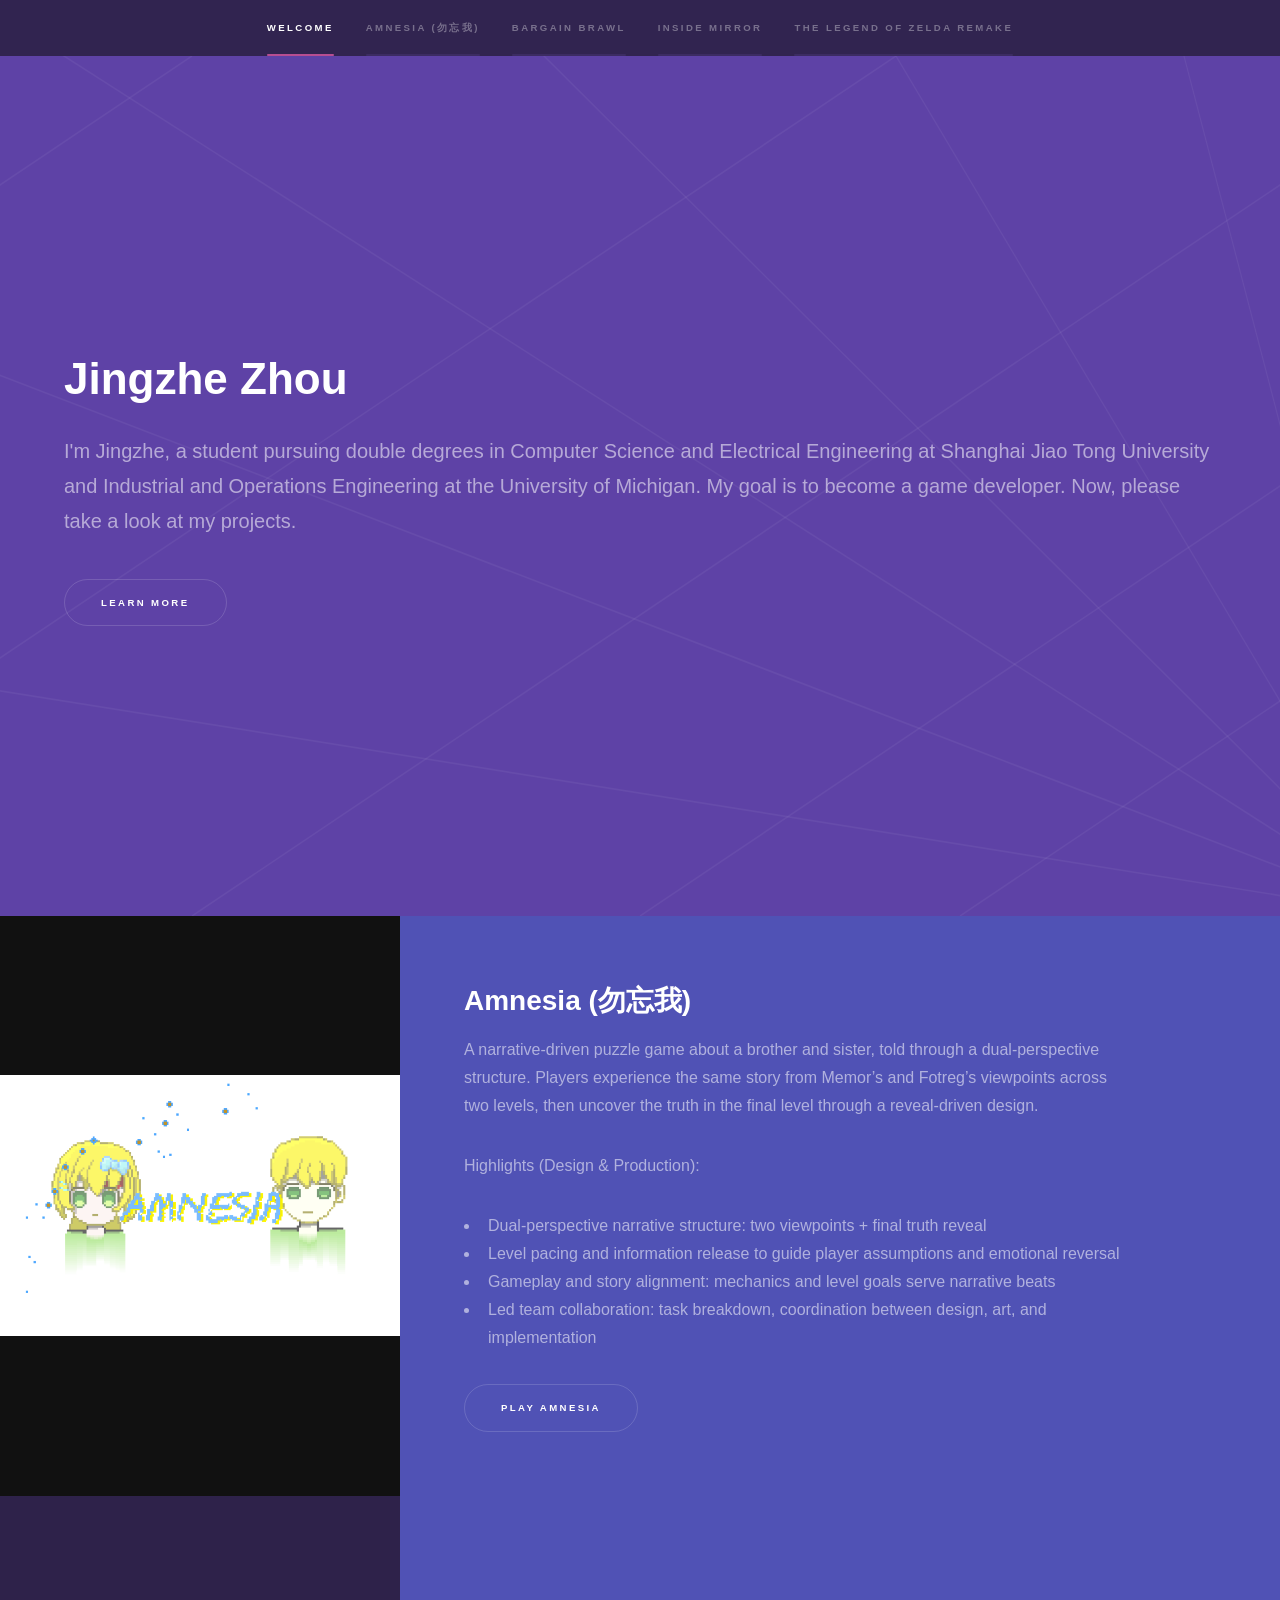
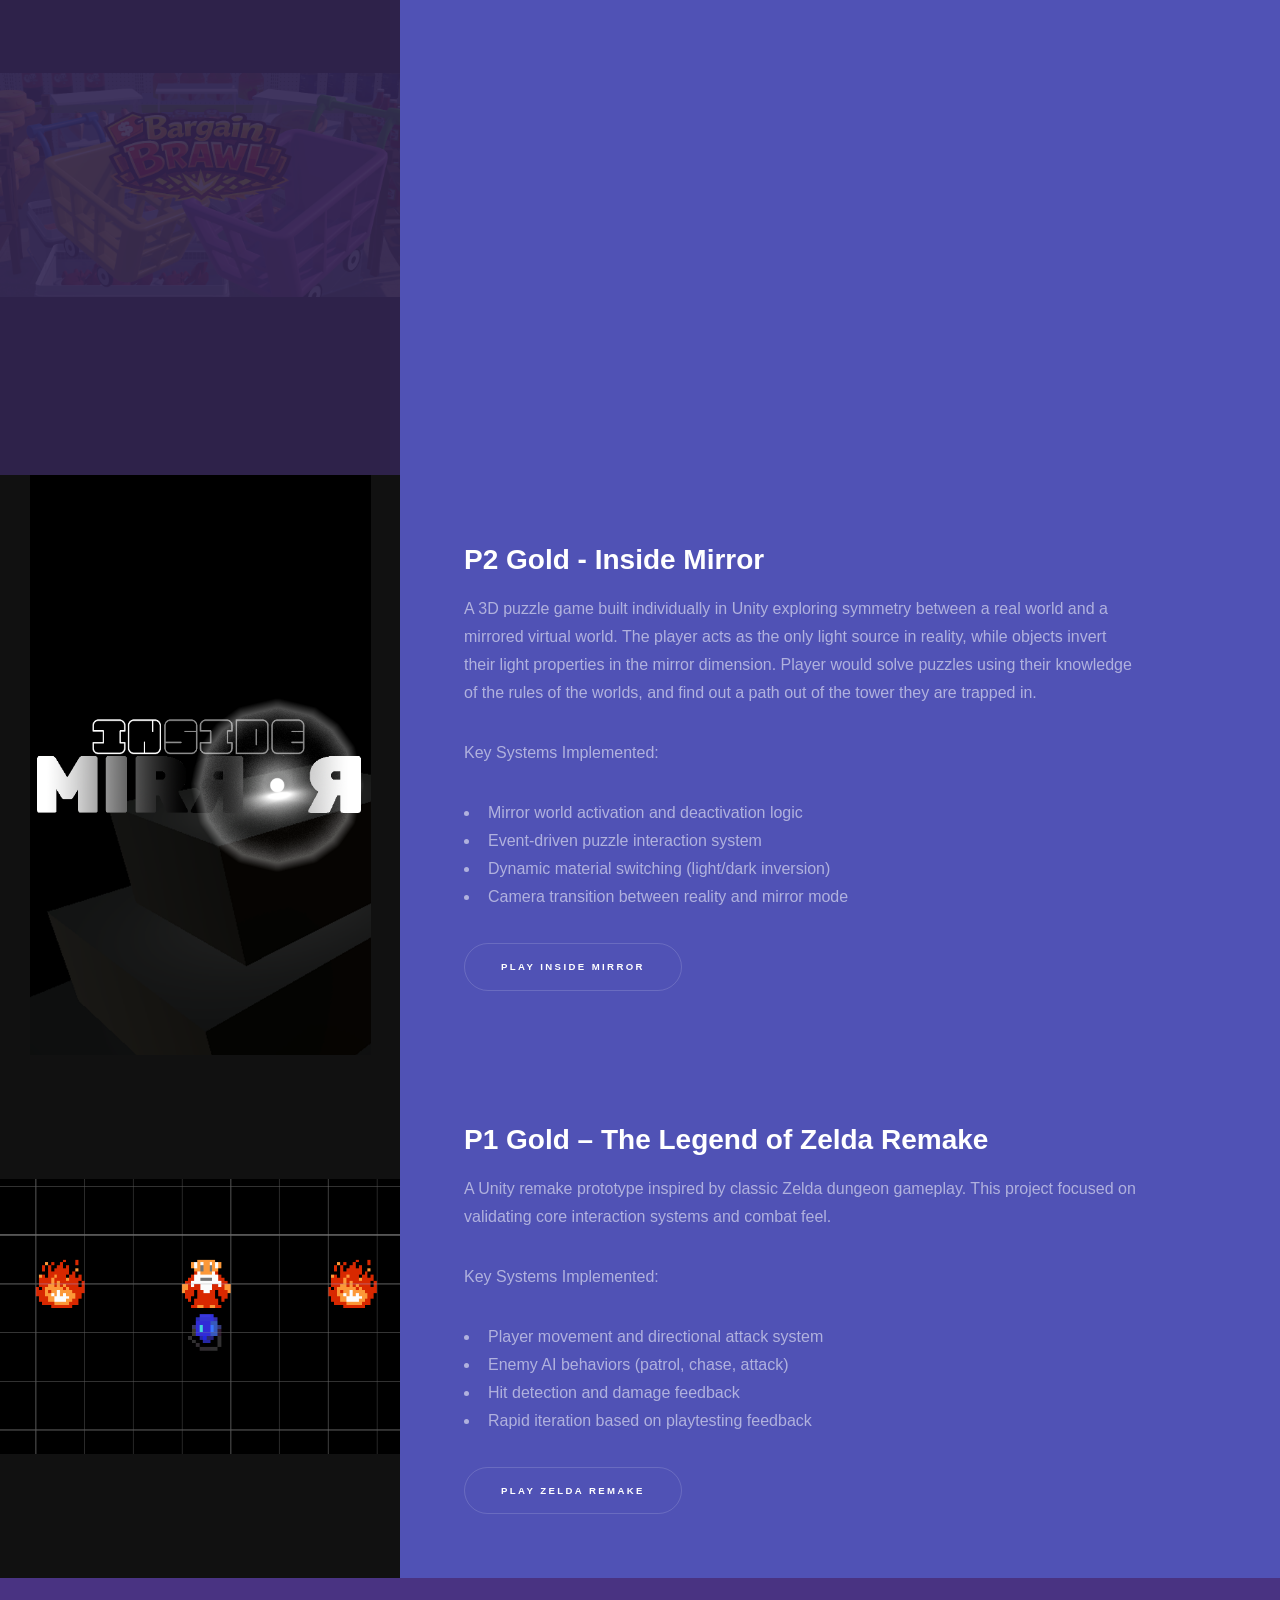
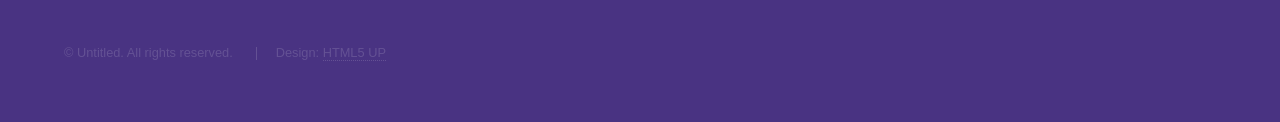
==== commit c8ffaa72: "update portfolio" ====
--- a/index.html
+++ b/index.html
@@ -21,6 +21,7 @@
 						<ul>
 							<li><a href="#intro">Welcome</a></li>
 							<li><a href="#Amnesia">Amnesia (勿忘我)</a></li>
+							<li><a href="#BargainBrawl">Bargain Brawl</a></li>
 							<li><a href="#EECS494p2">Inside Mirror</a></li>
 							<li><a href="#EECS494p1">The Legend of Zelda Remake</a></li>
 						</ul>
@@ -35,49 +36,81 @@
 					<section id="intro" class="wrapper style1 fullscreen fade-up">
 						<div class="inner">
 							<h1>Jingzhe Zhou</h1>
-							<p>I'm Jingzhe, a student pursuing double degrees in Computer Science and Electrical Engineering of Shanghai Jiao Tong University and Industrial Operation Engineering of University of Michigan. My goal is to become a game developer.
-								Now, please take a look at my projects.</p>
+							<p>
+								I'm Jingzhe, a student pursuing double degrees in Computer Science and Electrical Engineering at Shanghai Jiao Tong University
+								and Industrial and Operations Engineering at the University of Michigan. My goal is to become a game developer.
+								Now, please take a look at my projects.
+							</p>
 							<ul class="actions">
 								<li><a href="#Amnesia" class="button scrolly">Learn more</a></li>
 							</ul>
 						</div>
 					</section>
 
-
 				<!-- Amnesia -->
 					<section id="Amnesia" class="wrapper style2 spotlights">
-					<section>
-						<span href="#" class="image">
-						<img src="images/amnesia_screenshot.jpg" alt="Amnesia Screenshot" data-position="center center" />
-						</span>
-						<div class="content">
-						<div class="inner">
-							<h2>Amnesia (勿忘我)</h2>
-
-							<p>
-							A narrative-driven puzzle game about a brother and sister, told through a dual-perspective structure.
-							Players experience the same story from Memor’s and Fotreg’s viewpoints across two levels, then uncover
-							the truth in the final level through a reveal-driven design.
-							</p>
-
-							<p>Highlights (Design & Production):</p>
-							<ul>
-							<li>Dual-perspective narrative structure: two viewpoints + final truth reveal</li>
-							<li>Level pacing & information release to guide player assumptions and emotional reversal</li>
-							<li>Gameplay and story alignment: mechanics and level goals serve narrative beats</li>
-							<li>Led team collaboration: task breakdown, coordination between design/art/implementation</li>
-							</ul>
-
-							<ul class="actions">
-							<li>
-								<a href="https://focs.ji.sjtu.edu.cn/silverfocs/demo/2024/p2team10/" class="button">
-								Play Amnesia
-								</a>
-							</li>
-							</ul>
-						</div>
-						</div>
-					</section>
+						<section>
+							<span href="#" class="image">
+								<img src="images/amnesia_screenshot.jpg" alt="Amnesia Screenshot" data-position="center center" />
+							</span>
+							<div class="content">
+								<div class="inner">
+									<h2>Amnesia (勿忘我)</h2>
+									<p>
+										A narrative-driven puzzle game about a brother and sister, told through a dual-perspective structure.
+										Players experience the same story from Memor’s and Fotreg’s viewpoints across two levels, then uncover
+										the truth in the final level through a reveal-driven design.
+									</p>
+
+									<p>Highlights (Design &amp; Production):</p>
+									<ul>
+										<li>Dual-perspective narrative structure: two viewpoints + final truth reveal</li>
+										<li>Level pacing and information release to guide player assumptions and emotional reversal</li>
+										<li>Gameplay and story alignment: mechanics and level goals serve narrative beats</li>
+										<li>Led team collaboration: task breakdown, coordination between design, art, and implementation</li>
+									</ul>
+
+									<ul class="actions">
+										<li>
+											<a href="https://focs.ji.sjtu.edu.cn/silverfocs/demo/2024/p2team10/" class="button">
+												Play Amnesia
+											</a>
+										</li>
+									</ul>
+								</div>
+							</div>
+						</section>
+					</section>
+
+				<!-- Bargain Brawl -->
+					<section id="BargainBrawl" class="wrapper style2 spotlights">
+						<section>
+							<span href="#" class="image">
+								<img src="images/p3_screenshot.png" alt="Bargain Brawl Screenshot" data-position="center center" />
+							</span>
+							<div class="content">
+								<div class="inner">
+									<h2>P3 Gold - Bargain Brawl</h2>
+									<p>
+										A two-player competitive party game built in Unity, set in a chaotic supermarket.
+										Players must complete shopping goals while actively interfering with each other through collisions,
+										item usage, and positioning.
+									</p>
+
+									<p>Key Contributions:</p>
+									<ul>
+										<li>Designed the core competitive shopping gameplay and player-vs-player disruption loop</li>
+										<li>Built item interaction systems, including pickup, checkout, and multiple offensive/defensive item behaviors</li>
+										<li>Developed split-screen presentation, tutorial flow, and end-of-match result sequence</li>
+										<li>Iterated on controls, map readability, and rule clarity based on playtesting feedback</li>
+									</ul>
+
+									<ul class="actions">
+										<li><a href="https://alistayyds.itch.io/bargain-brawl" class="button">Play Bargain Brawl</a></li>
+									</ul>
+								</div>
+							</div>
+						</section>
 					</section>
 
 				<!-- Inside Mirror -->
@@ -92,13 +125,11 @@
 									<p>
 										A 3D puzzle game built individually in Unity exploring symmetry between a real world and a mirrored virtual world.
 										The player acts as the only light source in reality, while objects invert their light properties
-										in the mirror dimension. Player would solve puzzles using their knowledge of the rules of the worlds, and find out a path out of the tower they are trapped in.
-									</p>
-
-									<p>
-										Key Systems Implemented:
-									</p>
-
+										in the mirror dimension. Player would solve puzzles using their knowledge of the rules of the worlds,
+										and find out a path out of the tower they are trapped in.
+									</p>
+
+									<p>Key Systems Implemented:</p>
 									<ul>
 										<li>Mirror world activation and deactivation logic</li>
 										<li>Event-driven puzzle interaction system</li>
@@ -129,7 +160,6 @@
 									</p>
 
 									<p>Key Systems Implemented:</p>
-
 									<ul>
 										<li>Player movement and directional attack system</li>
 										<li>Enemy AI behaviors (patrol, chase, attack)</li>
@@ -145,13 +175,14 @@
 						</section>
 					</section>
 
-				
+			</div>
 
 		<!-- Footer -->
 			<footer id="footer" class="wrapper style1-alt">
 				<div class="inner">
 					<ul class="menu">
-						<li>&copy; Untitled. All rights reserved.</li><li>Design: <a href="http://html5up.net">HTML5 UP</a></li>
+						<li>&copy; Untitled. All rights reserved.</li>
+						<li>Design: <a href="http://html5up.net">HTML5 UP</a></li>
 					</ul>
 				</div>
 			</footer>
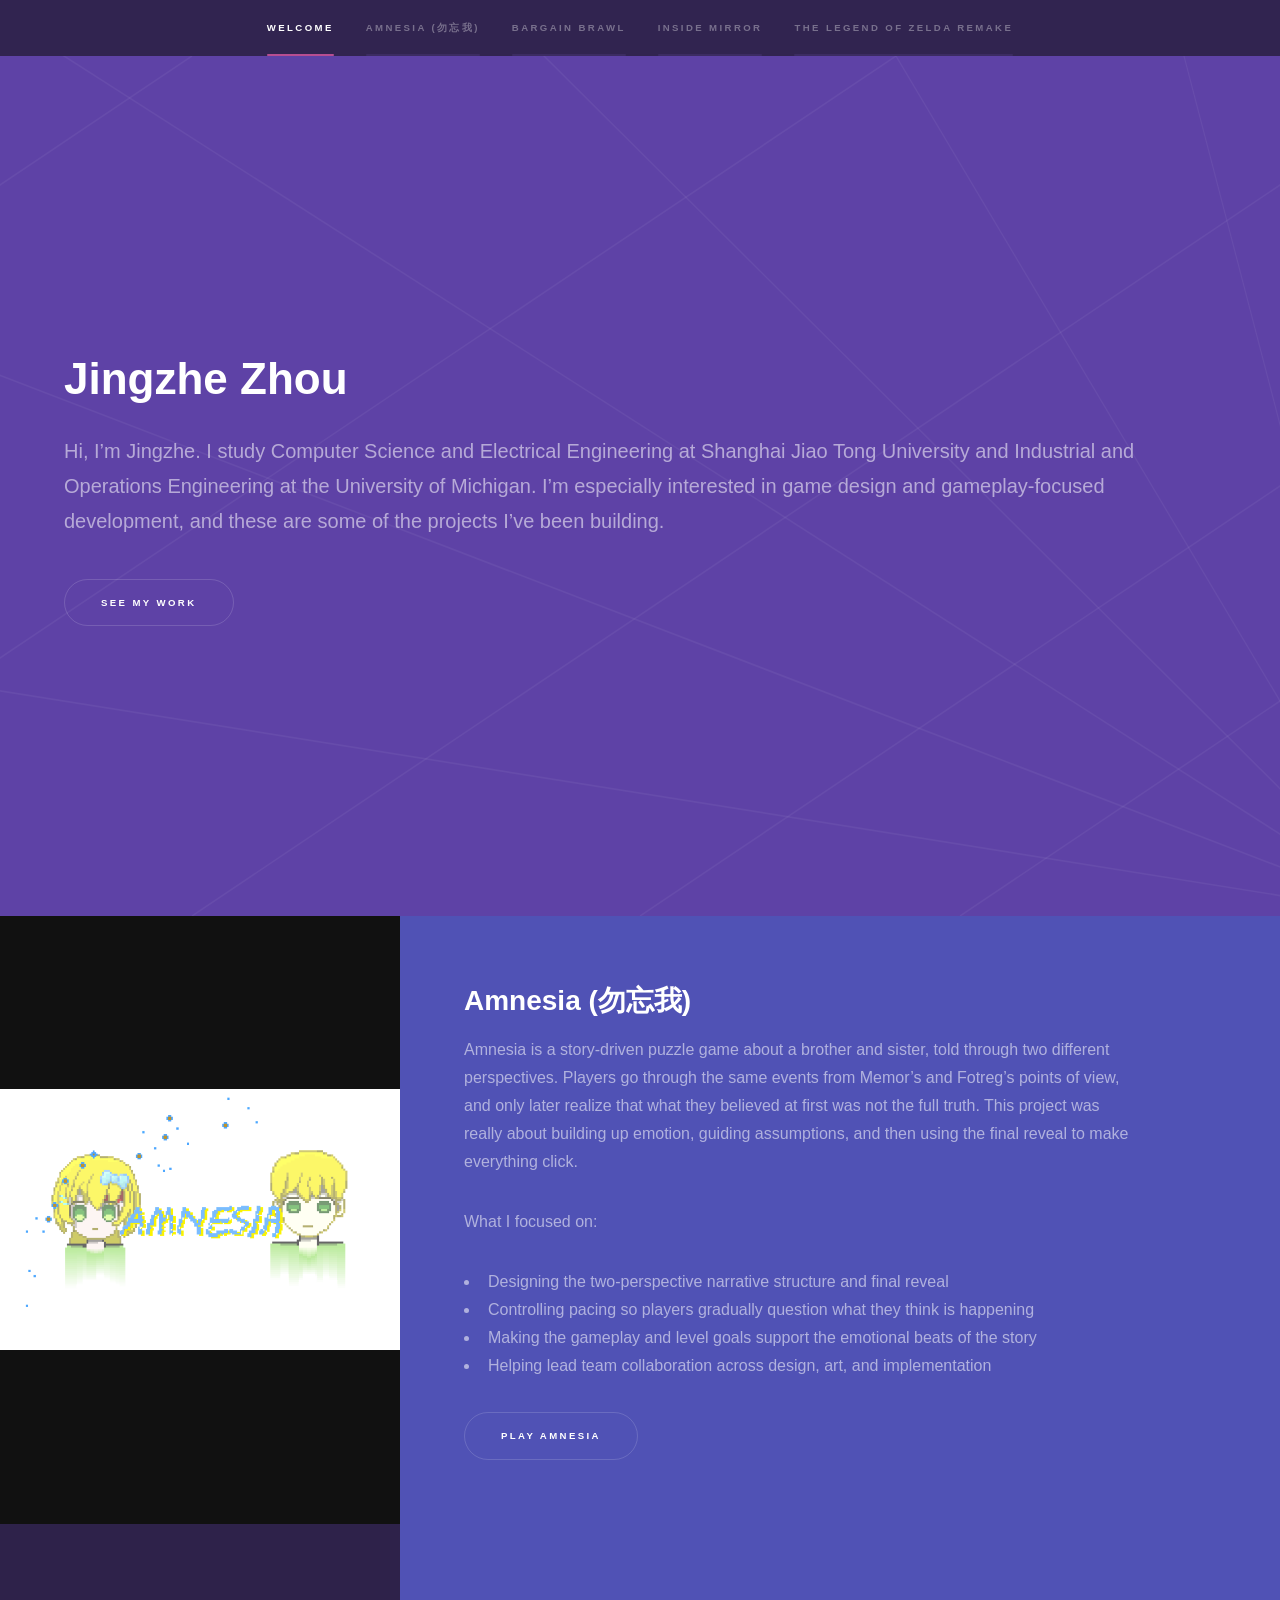
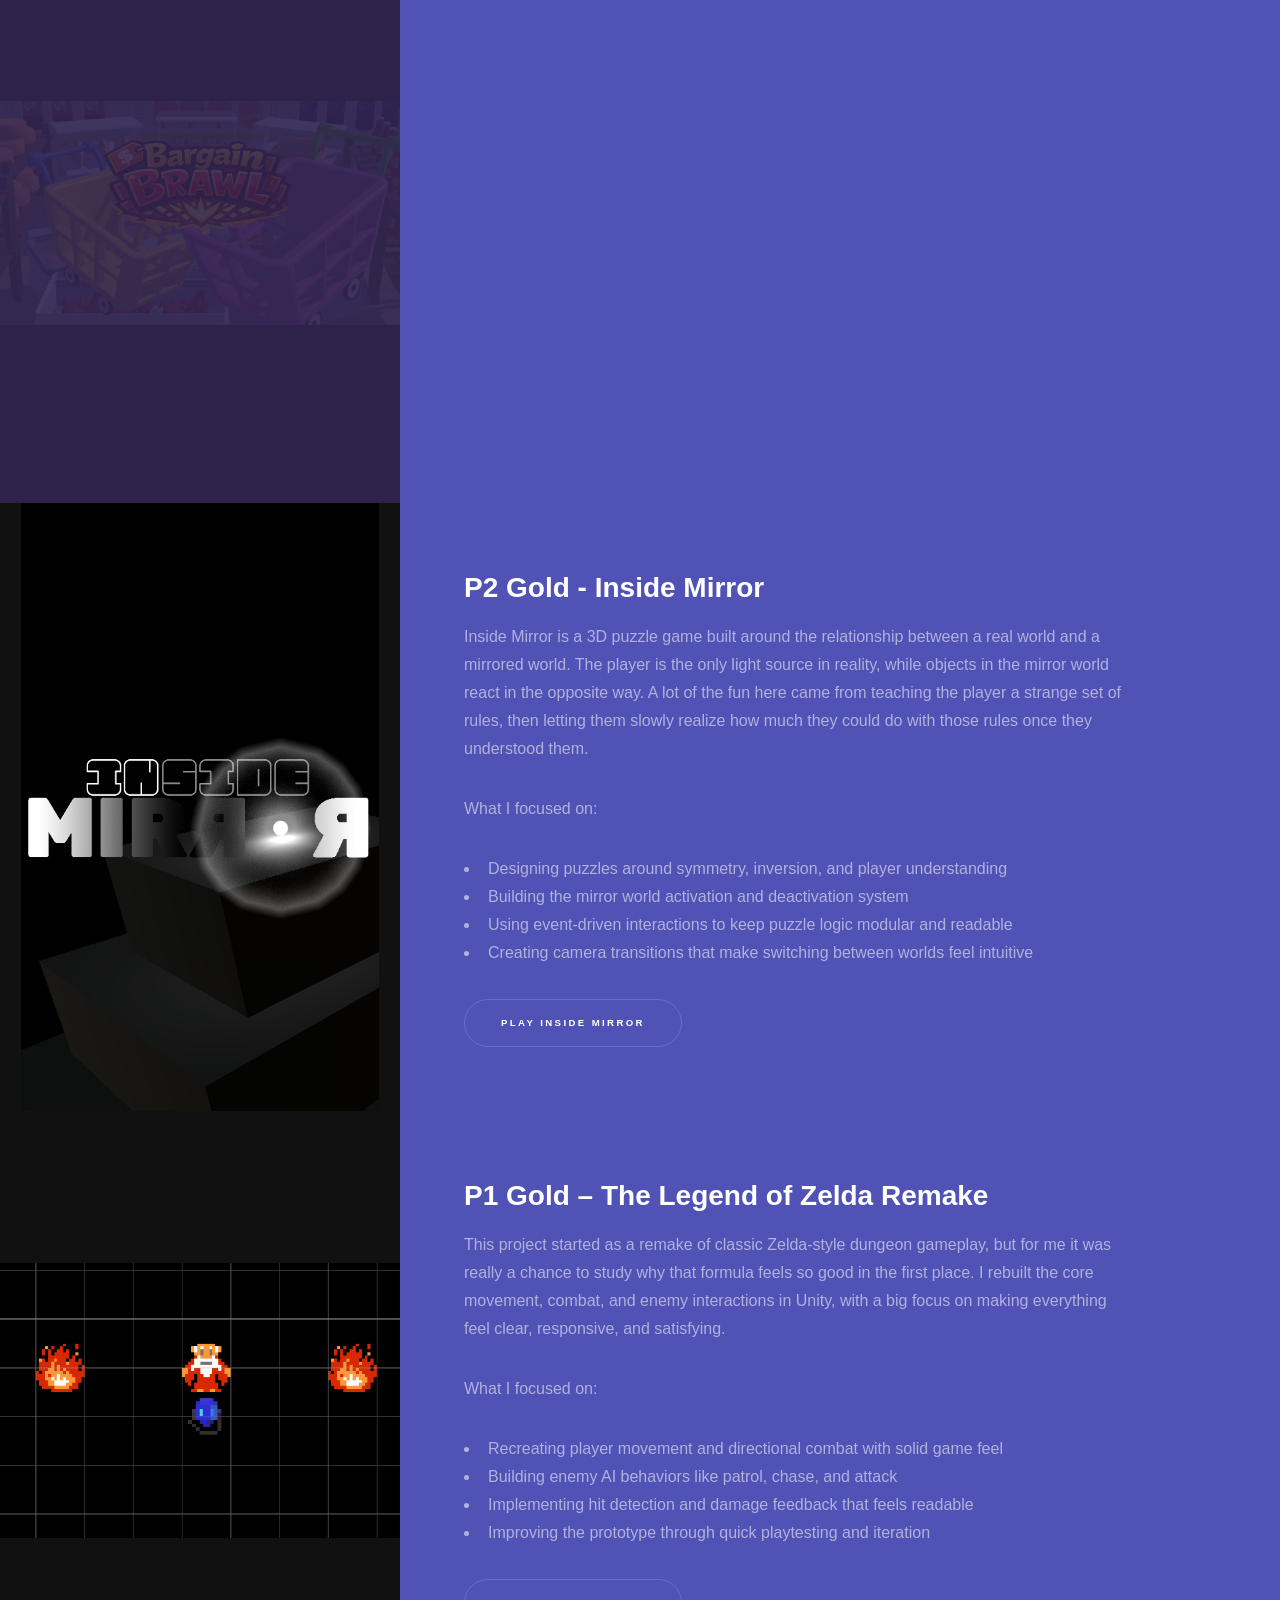
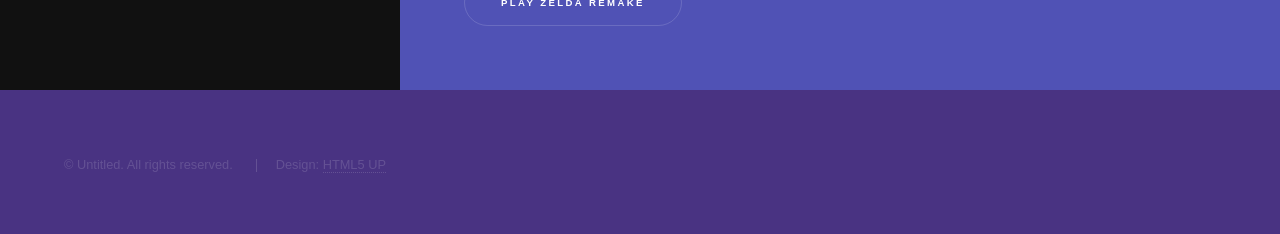
==== commit d8e914e1: "update portfolio" ====
--- a/index.html
+++ b/index.html
@@ -37,12 +37,12 @@
 						<div class="inner">
 							<h1>Jingzhe Zhou</h1>
 							<p>
-								I'm Jingzhe, a student pursuing double degrees in Computer Science and Electrical Engineering at Shanghai Jiao Tong University
-								and Industrial and Operations Engineering at the University of Michigan. My goal is to become a game developer.
-								Now, please take a look at my projects.
+								Hi, I’m Jingzhe. I study Computer Science and Electrical Engineering at Shanghai Jiao Tong University
+								and Industrial and Operations Engineering at the University of Michigan. I’m especially interested in
+								game design and gameplay-focused development, and these are some of the projects I’ve been building.
 							</p>
 							<ul class="actions">
-								<li><a href="#Amnesia" class="button scrolly">Learn more</a></li>
+								<li><a href="#Amnesia" class="button scrolly">See My Work</a></li>
 							</ul>
 						</div>
 					</section>
@@ -57,17 +57,18 @@
 								<div class="inner">
 									<h2>Amnesia (勿忘我)</h2>
 									<p>
-										A narrative-driven puzzle game about a brother and sister, told through a dual-perspective structure.
-										Players experience the same story from Memor’s and Fotreg’s viewpoints across two levels, then uncover
-										the truth in the final level through a reveal-driven design.
-									</p>
-
-									<p>Highlights (Design &amp; Production):</p>
-									<ul>
-										<li>Dual-perspective narrative structure: two viewpoints + final truth reveal</li>
-										<li>Level pacing and information release to guide player assumptions and emotional reversal</li>
-										<li>Gameplay and story alignment: mechanics and level goals serve narrative beats</li>
-										<li>Led team collaboration: task breakdown, coordination between design, art, and implementation</li>
+										Amnesia is a story-driven puzzle game about a brother and sister, told through two different perspectives.
+										Players go through the same events from Memor’s and Fotreg’s points of view, and only later realize that
+										what they believed at first was not the full truth. This project was really about building up emotion,
+										guiding assumptions, and then using the final reveal to make everything click.
+									</p>
+
+									<p>What I focused on:</p>
+									<ul>
+										<li>Designing the two-perspective narrative structure and final reveal</li>
+										<li>Controlling pacing so players gradually question what they think is happening</li>
+										<li>Making the gameplay and level goals support the emotional beats of the story</li>
+										<li>Helping lead team collaboration across design, art, and implementation</li>
 									</ul>
 
 									<ul class="actions">
@@ -92,17 +93,18 @@
 								<div class="inner">
 									<h2>P3 Gold - Bargain Brawl</h2>
 									<p>
-										A two-player competitive party game built in Unity, set in a chaotic supermarket.
-										Players must complete shopping goals while actively interfering with each other through collisions,
-										item usage, and positioning.
-									</p>
-
-									<p>Key Contributions:</p>
-									<ul>
-										<li>Designed the core competitive shopping gameplay and player-vs-player disruption loop</li>
-										<li>Built item interaction systems, including pickup, checkout, and multiple offensive/defensive item behaviors</li>
-										<li>Developed split-screen presentation, tutorial flow, and end-of-match result sequence</li>
-										<li>Iterated on controls, map readability, and rule clarity based on playtesting feedback</li>
+										Bargain Brawl is a chaotic two-player party game set in a supermarket. The goal sounds simple:
+										finish your shopping first. The problem is that the other player is also free to ram into you,
+										steal space, throw things around, and make your life miserable. I wanted this game to feel silly,
+										competitive, and just a little bit mean in the best way.
+									</p>
+
+									<p>What I focused on:</p>
+									<ul>
+										<li>Designing the core loop of shopping, racing, and messing with the other player</li>
+										<li>Building item interactions like pickup, checkout, and offensive or defensive item use</li>
+										<li>Creating split-screen presentation, tutorial flow, and end-of-match results</li>
+										<li>Iterating on controls, map readability, and game rules through playtesting</li>
 									</ul>
 
 									<ul class="actions">
@@ -123,18 +125,18 @@
 								<div class="inner">
 									<h2>P2 Gold - Inside Mirror</h2>
 									<p>
-										A 3D puzzle game built individually in Unity exploring symmetry between a real world and a mirrored virtual world.
-										The player acts as the only light source in reality, while objects invert their light properties
-										in the mirror dimension. Player would solve puzzles using their knowledge of the rules of the worlds,
-										and find out a path out of the tower they are trapped in.
-									</p>
-
-									<p>Key Systems Implemented:</p>
-									<ul>
-										<li>Mirror world activation and deactivation logic</li>
-										<li>Event-driven puzzle interaction system</li>
-										<li>Dynamic material switching (light/dark inversion)</li>
-										<li>Camera transition between reality and mirror mode</li>
+										Inside Mirror is a 3D puzzle game built around the relationship between a real world and a mirrored world.
+										The player is the only light source in reality, while objects in the mirror world react in the opposite way.
+										A lot of the fun here came from teaching the player a strange set of rules, then letting them slowly realize
+										how much they could do with those rules once they understood them.
+									</p>
+
+									<p>What I focused on:</p>
+									<ul>
+										<li>Designing puzzles around symmetry, inversion, and player understanding</li>
+										<li>Building the mirror world activation and deactivation system</li>
+										<li>Using event-driven interactions to keep puzzle logic modular and readable</li>
+										<li>Creating camera transitions that make switching between worlds feel intuitive</li>
 									</ul>
 
 									<ul class="actions">
@@ -155,16 +157,17 @@
 								<div class="inner">
 									<h2>P1 Gold – The Legend of Zelda Remake</h2>
 									<p>
-										A Unity remake prototype inspired by classic Zelda dungeon gameplay.
-										This project focused on validating core interaction systems and combat feel.
-									</p>
-
-									<p>Key Systems Implemented:</p>
-									<ul>
-										<li>Player movement and directional attack system</li>
-										<li>Enemy AI behaviors (patrol, chase, attack)</li>
-										<li>Hit detection and damage feedback</li>
-										<li>Rapid iteration based on playtesting feedback</li>
+										This project started as a remake of classic Zelda-style dungeon gameplay, but for me it was really a chance
+										to study why that formula feels so good in the first place. I rebuilt the core movement, combat,
+										and enemy interactions in Unity, with a big focus on making everything feel clear, responsive, and satisfying.
+									</p>
+
+									<p>What I focused on:</p>
+									<ul>
+										<li>Recreating player movement and directional combat with solid game feel</li>
+										<li>Building enemy AI behaviors like patrol, chase, and attack</li>
+										<li>Implementing hit detection and damage feedback that feels readable</li>
+										<li>Improving the prototype through quick playtesting and iteration</li>
 									</ul>
 
 									<ul class="actions">
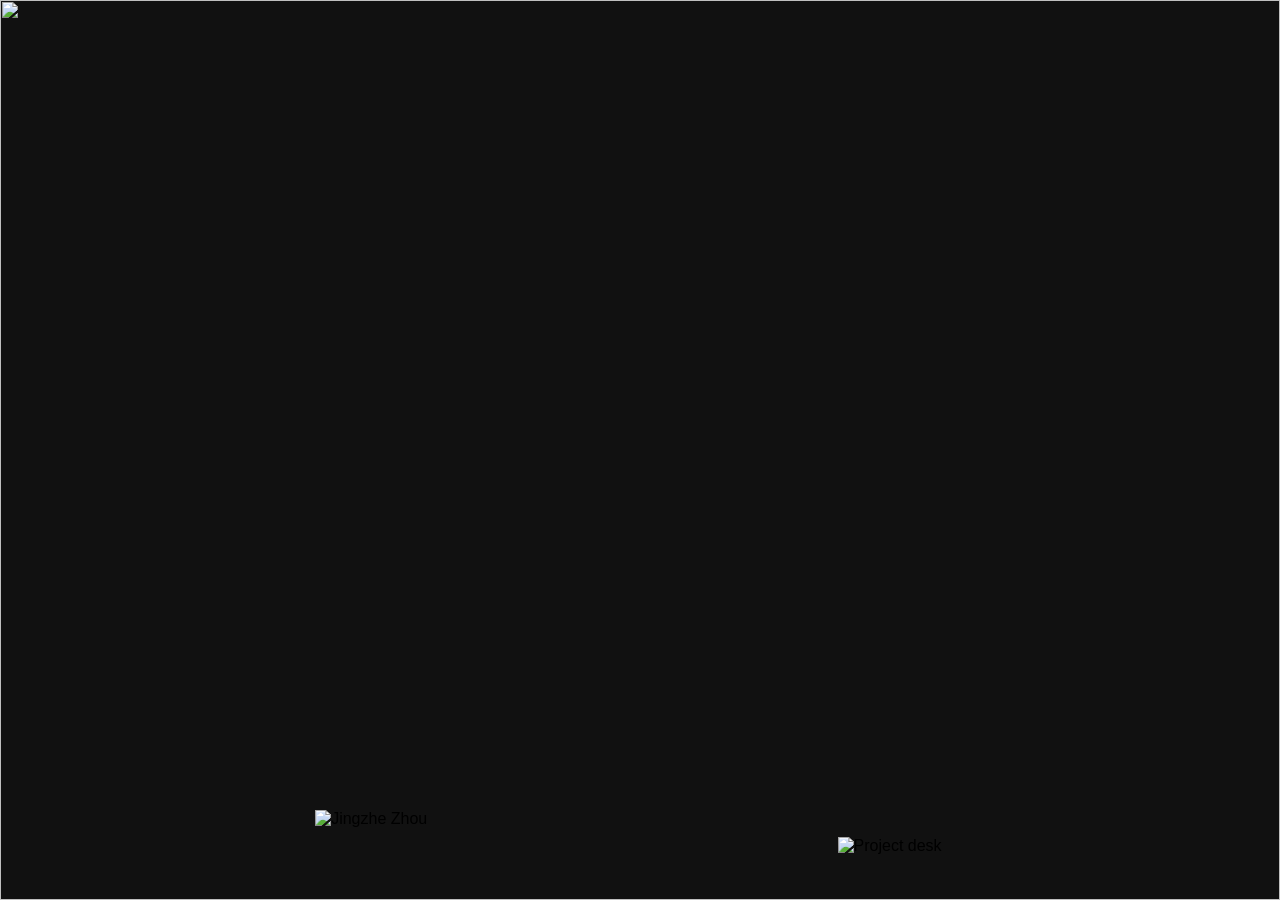
==== commit 9c107f2d: "new portfolio first try" ====
--- a/index.html
+++ b/index.html
@@ -1,203 +1,125 @@
-<!DOCTYPE HTML>
-<!--
-	Hyperspace by HTML5 UP
-	html5up.net | @ajlkn
-	Free for personal and commercial use under the CCA 3.0 license (html5up.net/license)
--->
-<html>
-	<head>
-		<title>My Portfolio</title>
-		<meta charset="utf-8" />
-		<meta name="viewport" content="width=device-width, initial-scale=1, user-scalable=no" />
-		<link rel="stylesheet" href="assets/css/main.css" />
-		<noscript><link rel="stylesheet" href="assets/css/noscript.css" /></noscript>
-	</head>
-	<body class="is-preload">
+<!DOCTYPE html>
+<html lang="en">
 
-		<!-- Sidebar -->
-			<section id="sidebar">
-				<div class="inner">
-					<nav>
-						<ul>
-							<li><a href="#intro">Welcome</a></li>
-							<li><a href="#Amnesia">Amnesia (勿忘我)</a></li>
-							<li><a href="#BargainBrawl">Bargain Brawl</a></li>
-							<li><a href="#EECS494p2">Inside Mirror</a></li>
-							<li><a href="#EECS494p1">The Legend of Zelda Remake</a></li>
-						</ul>
-					</nav>
-				</div>
-			</section>
+<head>
+    <meta charset="UTF-8">
+    <meta name="viewport" content="width=device-width, initial-scale=1.0">
 
-		<!-- Wrapper -->
-			<div id="wrapper">
+    <title>Jingzhe's Storytelling Room</title>
 
-				<!-- Intro -->
-					<section id="intro" class="wrapper style1 fullscreen fade-up">
-						<div class="inner">
-							<h1>Jingzhe Zhou</h1>
-							<p>
-								Hi, I’m Jingzhe. I study Computer Science and Electrical Engineering at Shanghai Jiao Tong University
-								and Industrial and Operations Engineering at the University of Michigan. I’m especially interested in
-								game design and gameplay-focused development, and these are some of the projects I’ve been building.
-							</p>
-							<ul class="actions">
-								<li><a href="#Amnesia" class="button scrolly">See My Work</a></li>
-							</ul>
-						</div>
-					</section>
+    <link rel="stylesheet" href="css/style.css">
+</head>
 
-				<!-- Amnesia -->
-					<section id="Amnesia" class="wrapper style2 spotlights">
-						<section>
-							<span href="#" class="image">
-								<img src="images/amnesia_screenshot.jpg" alt="Amnesia Screenshot" data-position="center center" />
-							</span>
-							<div class="content">
-								<div class="inner">
-									<h2>Amnesia (勿忘我)</h2>
-									<p>
-										Amnesia is a story-driven puzzle game about a brother and sister, told through two different perspectives.
-										Players go through the same events from Memor’s and Fotreg’s points of view, and only later realize that
-										what they believed at first was not the full truth. This project was really about building up emotion,
-										guiding assumptions, and then using the final reveal to make everything click.
-									</p>
+<body>
 
-									<p>What I focused on:</p>
-									<ul>
-										<li>Designing the two-perspective narrative structure and final reveal</li>
-										<li>Controlling pacing so players gradually question what they think is happening</li>
-										<li>Making the gameplay and level goals support the emotional beats of the story</li>
-										<li>Helping lead team collaboration across design, art, and implementation</li>
-									</ul>
+    <main id="app">
 
-									<ul class="actions">
-										<li>
-											<a href="https://focs.ji.sjtu.edu.cn/silverfocs/demo/2024/p2team10/" class="button">
-												Play Amnesia
-											</a>
-										</li>
-									</ul>
-								</div>
-							</div>
-						</section>
-					</section>
+        <!-- 首页房间 -->
+        <section id="room-scene">
 
-				<!-- Bargain Brawl -->
-					<section id="BargainBrawl" class="wrapper style2 spotlights">
-						<section>
-							<span href="#" class="image">
-								<img src="images/p3_screenshot.png" alt="Bargain Brawl Screenshot" data-position="center center" />
-							</span>
-							<div class="content">
-								<div class="inner">
-									<h2>P3 Gold - Bargain Brawl</h2>
-									<p>
-										Bargain Brawl is a chaotic two-player party game set in a supermarket. The goal sounds simple:
-										finish your shopping first. The problem is that the other player is also free to ram into you,
-										steal space, throw things around, and make your life miserable. I wanted this game to feel silly,
-										competitive, and just a little bit mean in the best way.
-									</p>
+            <img
+                class="room-bg"
+                src="assets/room/room-bg.webp"
+                alt=""
+            >
 
-									<p>What I focused on:</p>
-									<ul>
-										<li>Designing the core loop of shopping, racing, and messing with the other player</li>
-										<li>Building item interactions like pickup, checkout, and offensive or defensive item use</li>
-										<li>Creating split-screen presentation, tutorial flow, and end-of-match results</li>
-										<li>Iterating on controls, map readability, and game rules through playtesting</li>
-									</ul>
+            <!-- 角色 -->
+            <button id="character-button" class="scene-object character">
 
-									<ul class="actions">
-										<li><a href="https://alistayyds.itch.io/bargain-brawl" class="button">Play Bargain Brawl</a></li>
-									</ul>
-								</div>
-							</div>
-						</section>
-					</section>
+                <img
+                    id="character-img"
+                    src="assets/character/idle.webp"
+                    alt="Jingzhe Zhou"
+                >
 
-				<!-- Inside Mirror -->
-					<section id="EECS494p2" class="wrapper style2 spotlights">
-						<section>
-							<span href="#" class="image">
-								<img src="images/p2_screenshot.jpg" alt="P2 Gold Screenshot" data-position="center center" />
-							</span>
-							<div class="content">
-								<div class="inner">
-									<h2>P2 Gold - Inside Mirror</h2>
-									<p>
-										Inside Mirror is a 3D puzzle game built around the relationship between a real world and a mirrored world.
-										The player is the only light source in reality, while objects in the mirror world react in the opposite way.
-										A lot of the fun here came from teaching the player a strange set of rules, then letting them slowly realize
-										how much they could do with those rules once they understood them.
-									</p>
+                <span class="interaction-label">
+                    About Me
+                </span>
 
-									<p>What I focused on:</p>
-									<ul>
-										<li>Designing puzzles around symmetry, inversion, and player understanding</li>
-										<li>Building the mirror world activation and deactivation system</li>
-										<li>Using event-driven interactions to keep puzzle logic modular and readable</li>
-										<li>Creating camera transitions that make switching between worlds feel intuitive</li>
-									</ul>
+            </button>
 
-									<ul class="actions">
-										<li><a href="https://zzjjzz716.itch.io/inside-mirror" class="button">Play Inside Mirror</a></li>
-									</ul>
-								</div>
-							</div>
-						</section>
-					</section>
 
-				<!-- The Legend of Zelda Remake -->
-					<section id="EECS494p1" class="wrapper style2 spotlights">
-						<section>
-							<span href="#" class="image">
-								<img src="images/p1_screenshot.png" alt="P1 Gold Screenshot" data-position="center center" />
-							</span>
-							<div class="content">
-								<div class="inner">
-									<h2>P1 Gold – The Legend of Zelda Remake</h2>
-									<p>
-										This project started as a remake of classic Zelda-style dungeon gameplay, but for me it was really a chance
-										to study why that formula feels so good in the first place. I rebuilt the core movement, combat,
-										and enemy interactions in Unity, with a big focus on making everything feel clear, responsive, and satisfying.
-									</p>
+            <!-- 桌子 -->
+            <button id="desk-button" class="scene-object desk">
 
-									<p>What I focused on:</p>
-									<ul>
-										<li>Recreating player movement and directional combat with solid game feel</li>
-										<li>Building enemy AI behaviors like patrol, chase, and attack</li>
-										<li>Implementing hit detection and damage feedback that feels readable</li>
-										<li>Improving the prototype through quick playtesting and iteration</li>
-									</ul>
+                <img
+                    src="assets/room/desk.webp"
+                    alt="Project desk"
+                >
 
-									<ul class="actions">
-										<li><a href="https://zzjjzz716.itch.io/legend-of-zelda-replication-with-innovation" class="button">Play Zelda Remake</a></li>
-									</ul>
-								</div>
-							</div>
-						</section>
-					</section>
+                <span class="interaction-label">
+                    Explore My Games
+                </span>
 
-			</div>
+            </button>
 
-		<!-- Footer -->
-			<footer id="footer" class="wrapper style1-alt">
-				<div class="inner">
-					<ul class="menu">
-						<li>&copy; Untitled. All rights reserved.</li>
-						<li>Design: <a href="http://html5up.net">HTML5 UP</a></li>
-					</ul>
-				</div>
-			</footer>
+        </section>
 
-		<!-- Scripts -->
-			<script src="assets/js/jquery.min.js"></script>
-			<script src="assets/js/jquery.scrollex.min.js"></script>
-			<script src="assets/js/jquery.scrolly.min.js"></script>
-			<script src="assets/js/browser.min.js"></script>
-			<script src="assets/js/breakpoints.min.js"></script>
-			<script src="assets/js/util.js"></script>
-			<script src="assets/js/main.js"></script>
 
-	</body>
+        <!-- About -->
+        <section id="about-view" class="view hidden">
+
+            <button class="back-button">
+                ← Back
+            </button>
+
+            <div class="about-content">
+
+                <img
+                    src="images/profile.jpg"
+                    class="profile-photo"
+                    alt="Jingzhe Zhou"
+                >
+
+                <div>
+                    <h1>Jingzhe Zhou</h1>
+
+                    <p>
+                        Gameplay Designer interested in creating
+                        memorable interactive experiences.
+                    </p>
+                </div>
+
+            </div>
+
+        </section>
+
+
+        <!-- 桌面项目选择 -->
+        <section id="desk-view" class="view hidden">
+
+            <button class="back-button">
+                ← Back
+            </button>
+
+            <div class="book-selection">
+
+                <button class="book" data-project="amnesia">
+                    <img src="assets/books/amnesia.webp">
+                </button>
+
+                <button class="book" data-project="inside-mirror">
+                    <img src="assets/books/inside-mirror.webp">
+                </button>
+
+                <button class="book" data-project="bargain-brawl">
+                    <img src="assets/books/bargain-brawl.webp">
+                </button>
+
+            </div>
+
+        </section>
+
+    </main>
+
+
+    <!-- GSAP -->
+    <script
+        src="https://cdnjs.cloudflare.com/ajax/libs/gsap/3.12.5/gsap.min.js">
+    </script>
+
+    <script src="js/main.js"></script>
+
+</body>
+
 </html>
--- a/css/style.css
+++ b/css/style.css
@@ -0,0 +1,213 @@
+* {
+    box-sizing: border-box;
+}
+
+html,
+body {
+    margin: 0;
+    width: 100%;
+    height: 100%;
+    overflow: hidden;
+    background: #111;
+    font-family: Arial, sans-serif;
+}
+
+button {
+    font: inherit;
+}
+
+/* =========================
+   ROOM
+========================= */
+
+#room-scene {
+    position: relative;
+
+    width: 100vw;
+    height: 100vh;
+
+    overflow: hidden;
+}
+
+.room-bg {
+    position: absolute;
+
+    width: 100%;
+    height: 100%;
+
+    object-fit: cover;
+
+    inset: 0;
+}
+
+
+/* 场景物体 */
+
+.scene-object {
+    position: absolute;
+
+    padding: 0;
+    border: 0;
+
+    background: none;
+
+    cursor: pointer;
+}
+
+
+/* CHARACTER */
+
+.character {
+    left: 17%;
+    bottom: 8%;
+
+    width: 24%;
+}
+
+.character img {
+    width: 100%;
+}
+
+
+/* DESK */
+
+.desk {
+    right: 8%;
+    bottom: 5%;
+
+    width: 45%;
+}
+
+.desk img {
+    width: 100%;
+}
+
+
+/* 点击提示 */
+
+.interaction-label {
+    position: absolute;
+
+    left: 50%;
+    top: -40px;
+
+    transform: translateX(-50%);
+
+    padding: 8px 16px;
+
+    background: rgba(0, 0, 0, 0.7);
+
+    color: white;
+
+    border-radius: 20px;
+
+    opacity: 0;
+
+    transition: opacity 0.25s;
+}
+
+.scene-object:hover .interaction-label {
+    opacity: 1;
+}
+
+
+/* =========================
+   OTHER VIEWS
+========================= */
+
+.view {
+    position: fixed;
+
+    inset: 0;
+
+    z-index: 10;
+
+    background: #17131f;
+
+    color: white;
+
+    padding: 60px;
+}
+
+.hidden {
+    display: none;
+}
+
+
+/* ABOUT */
+
+.about-content {
+    display: flex;
+
+    align-items: center;
+
+    gap: 60px;
+
+    max-width: 1000px;
+
+    margin: 100px auto;
+}
+
+.profile-photo {
+    width: 300px;
+
+    border-radius: 20px;
+}
+
+
+/* =========================
+   BOOKS
+========================= */
+
+.book-selection {
+    height: 100%;
+
+    display: flex;
+
+    align-items: center;
+    justify-content: center;
+
+    gap: 60px;
+}
+
+.book {
+    width: 220px;
+
+    border: none;
+
+    background: none;
+
+    cursor: pointer;
+
+    transition: transform 0.25s;
+}
+
+.book:hover {
+    transform:
+        translateY(-20px)
+        rotate(-2deg);
+}
+
+.book img {
+    width: 100%;
+}
+
+
+/* BACK */
+
+.back-button {
+    position: absolute;
+
+    left: 40px;
+    top: 40px;
+
+    border: none;
+
+    background: none;
+
+    color: white;
+
+    cursor: pointer;
+
+    font-size: 16px;
+}
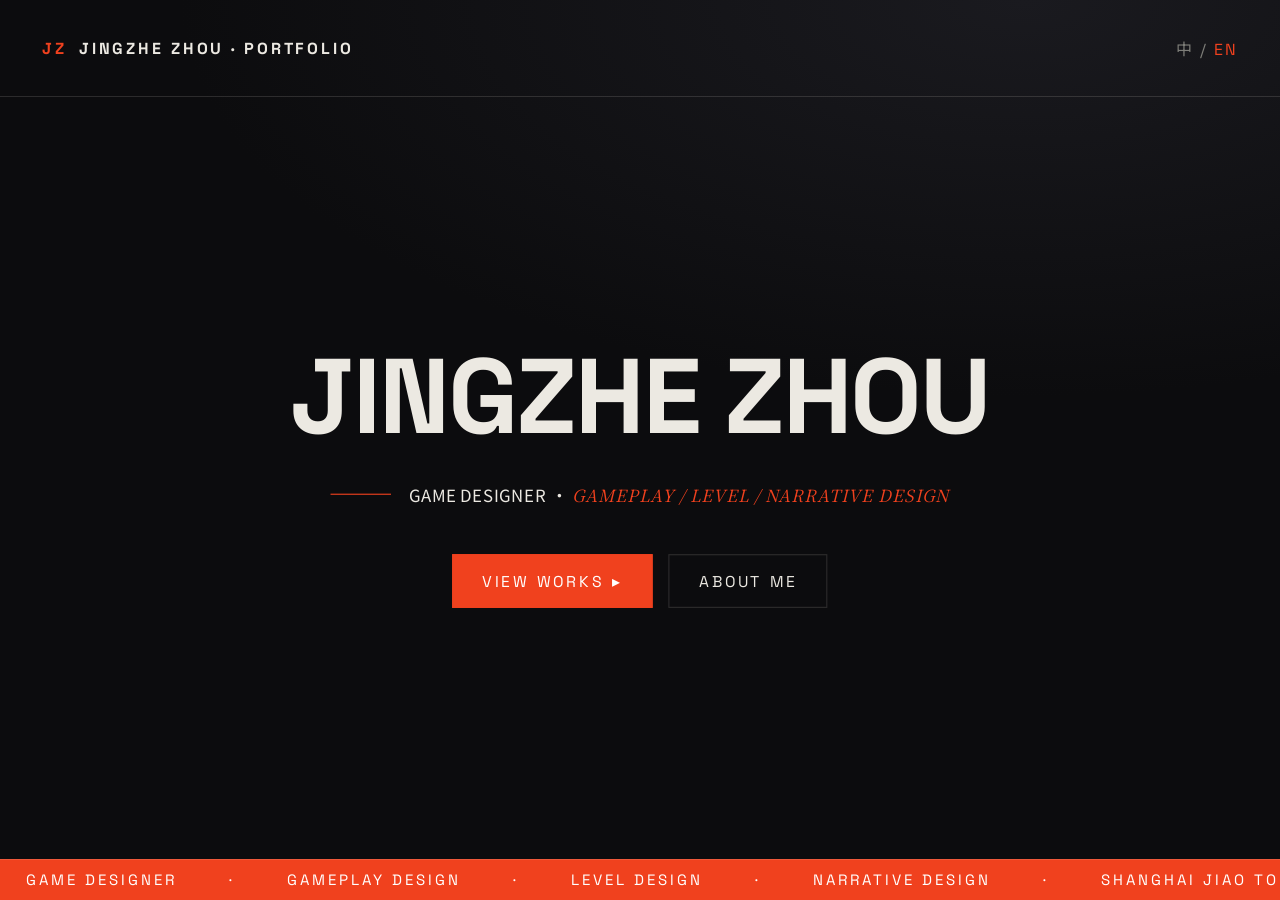
==== commit e5b7637e: "new portfolio" ====
--- a/index.html
+++ b/index.html
@@ -1,125 +1,851 @@
 <!DOCTYPE html>
-<html lang="en">
-
+<html lang="zh-CN">
 <head>
-    <meta charset="UTF-8">
-    <meta name="viewport" content="width=device-width, initial-scale=1.0">
-
-    <title>Jingzhe's Storytelling Room</title>
-
-    <link rel="stylesheet" href="css/style.css">
+<meta charset="UTF-8" />
+<meta name="viewport" content="width=device-width, initial-scale=1.0" />
+<title>Jingzhe Zhou · Game Design Portfolio 2026</title>
+<link rel="preconnect" href="https://fonts.googleapis.com" />
+<link rel="preconnect" href="https://fonts.gstatic.com" crossorigin />
+<link href="https://fonts.googleapis.com/css2?family=Space+Grotesk:wght@400;500;700&family=Noto+Sans+SC:wght@300;500;700;900&family=Noto+Serif+SC:wght@500;700&display=swap" rel="stylesheet" />
+<style>
+  :root{
+    --bg:#0c0c0e;
+    --bg-2:#131316;
+    --card:#15151a;
+    --ink:#ECE9E2;
+    --mut:#7d7d78;
+    --mut-2:#9a9a93;
+    --line:rgba(236,233,226,.14);
+    --line-2:rgba(236,233,226,.07);
+    --acc:#F0411E;       /* 时尚朱红 */
+    --acc-2:#E7B75F;     /* 暖金 */
+    --serif:"Noto Serif SC",serif;
+    --sans:"Noto Sans SC","Space Grotesk",sans-serif;
+    --disp:"Space Grotesk","Noto Sans SC",sans-serif;
+  }
+  *{box-sizing:border-box;margin:0;padding:0}
+  html,body{height:100%}
+  body{font-family:var(--sans);background:var(--bg);color:var(--ink);overflow:hidden;-webkit-font-smoothing:antialiased}
+  .label{font-family:var(--disp);text-transform:uppercase;letter-spacing:.32em;font-size:18px; /* 通用小标题/标签字号，例如“精选作品”“PROJECT OVERVIEW”等 */color:var(--mut)}
+  ::selection{background:var(--acc);color:#fff}
+
+  /* ---------- 首页海报 ---------- */
+  #stage{position:relative;width:100vw;height:100vh;background:
+    radial-gradient(120% 80% at 80% 0%, #1a1a1f 0%, transparent 55%), var(--bg);
+    display:flex;flex-direction:column}
+  header{position:relative;z-index:5;display:flex;justify-content:space-between;align-items:center;
+    padding:26px 42px;border-bottom:1px solid var(--line)}
+  header .brand{font-family:var(--disp);font-weight:700;letter-spacing:.18em;font-size:16px /* 左上角品牌名“JZ 周靖哲 · 作品集”的字号 */}
+  header .brand b{color:var(--acc)}
+  .hero{position:relative;z-index:4;flex:1;display:grid;grid-template-columns:1.15fr .85fr;gap:0;padding:0 42px;align-items:center}
+  /* 左侧大字 */
+  .hero-left .kicker{margin-bottom:22px}
+  .hero-left h1{font-family:var(--sans);font-weight:900;font-size:clamp(58px,9vw,128px); /* 首页主标题字号，中文模式下主要控制“周靖哲” */line-height:.92;letter-spacing:-.02em}
+  .hero-left h1 .en{display:block;font-family:var(--disp);font-weight:500;font-size:clamp(14px,1.7vw,22px); /* 首页主标题下方英文副标题“ZHOU JINGZHE”的字号 */
+    letter-spacing:.5em;color:var(--mut);margin-top:18px}
+  .hero-left .tag{margin-top:30px;display:flex;align-items:center;gap:16px}
+  .hero-left .tag .ln{width:54px;height:1px;background:var(--acc)}
+  .hero-left .tag span{font-size:15px; /* 首页姓名下方职业描述字号，如“游戏策划 · 玩法 / 关卡 / 叙事设计” */color:var(--ink);letter-spacing:.04em}
+  .hero-left .tag .em{color:var(--acc);font-family:var(--serif);font-style:italic}
+  .hero-left .cta{margin-top:40px;display:flex;gap:14px;flex-wrap:wrap}
+  .btn{font-family:var(--disp);text-transform:uppercase;letter-spacing:.18em;font-size:14px; /* 通用按钮文字字号，例如“查看作品”“关于我”“试玩” */
+    padding:14px 26px;border:1px solid var(--line);color:var(--ink);background:transparent;cursor:pointer;
+    text-decoration:none;transition:.28s;display:inline-flex;align-items:center;gap:9px}
+  .btn:hover{border-color:var(--acc);color:var(--acc)}
+  .btn.solid{background:var(--acc);border-color:var(--acc);color:#fff}
+  .btn.solid:hover{background:transparent;color:var(--acc)}
+
+  /* 右侧作品索引 */
+  .worklist{list-style:none}
+  .work{position:relative;display:grid;grid-template-columns:54px 1fr auto;gap:18px;align-items:center;
+    padding:22px 0;border-top:1px solid var(--line);cursor:pointer;transition:.3s}
+  .work:last-child{border-bottom:1px solid var(--line)}
+  .work .no{font-family:var(--disp);font-size:13px; /* 作品列表左侧编号字号，例如 01 / 02 / 03 */color:var(--mut);letter-spacing:.1em;transition:.3s}
+  .work .tt{font-size:clamp(20px,2.2vw,30px); /* 主要作品名称字号，例如 Amnesia / Inside Mirror / Bargain Brawl */font-weight:700;line-height:1.05;transition:.3s}
+  .work .tt small{display:block;font-family:var(--serif);font-weight:500;font-size:15px; /* 主要作品名称下方 Genre / 类型说明字号 */color:var(--mut);margin-top:4px;letter-spacing:.02em}
+  .work .ar{font-family:var(--disp);color:var(--mut);opacity:0;transform:translateX(-8px);transition:.3s}
+  .work:hover{padding-left:14px}
+  .work:hover .no{color:var(--acc)}
+  .work:hover .tt{color:var(--acc)}
+  .work:hover .ar{opacity:1;transform:translateX(0);color:var(--acc)}
+
+  /* 装饰大圆 */
+  .ring{position:absolute;right:6%;top:50%;transform:translateY(-50%);width:min(46vh,440px);height:min(46vh,440px);
+    border:1px solid var(--line);border-radius:50%;z-index:1;display:flex;align-items:center;justify-content:center;pointer-events:none}
+  .ring::before{content:"";position:absolute;inset:26px;border:1px solid var(--line-2);border-radius:50%}
+  .ring .mono{font-family:var(--disp);font-size:clamp(40px,7vw,96px); /* 背景装饰圆环中“JZ”字样的字号 */font-weight:700;color:rgba(236,233,226,.05);letter-spacing:-.04em}
+
+  /* 底部滚动条 */
+  .marquee{position:relative;z-index:5;overflow:hidden;border-top:1px solid var(--line);
+    background:var(--acc);color:#fff;white-space:nowrap;height:41px;isolation:isolate}
+  #mq{display:flex;width:max-content;height:40px;animation:marquee-scroll 26s linear infinite;
+    font-family:var(--disp);text-transform:uppercase;letter-spacing:.2em;font-size:15px; /* 底部红色滚动字幕（marquee）的字号 */line-height:18px;
+    will-change:transform}
+  .marquee-group{display:flex;flex:0 0 auto;align-items:center;justify-content:space-around;
+    min-width:100vw;padding:11px 0}
+  .marquee-item{flex:0 0 auto;padding:0 26px}
+  @keyframes marquee-scroll{from{transform:translate3d(0,0,0)}to{transform:translate3d(-50%,0,0)}}
+
+
+  [hidden]{display:none!important}
+  button{font:inherit}
+  button:focus-visible,a:focus-visible{outline:1px solid var(--acc);outline-offset:5px}
+  #stage{height:100dvh}
+  header{flex-shrink:0;gap:20px}
+  .brand{background:none;border:0;color:var(--ink);cursor:pointer;text-align:left}
+  .brand:hover{color:var(--acc)}
+  .brand .home-mark{color:var(--acc);margin-right:12px}
+  .language{flex-shrink:0;border:0;background:none;color:var(--mut);font-family:var(--disp);
+    font-size:16px; /* 右上角“中 / EN”语言切换按钮字号 */letter-spacing:.12em;padding:10px 0 10px 16px;cursor:pointer;transition:color .25s}
+  .language .active{color:var(--acc)}.language:hover{color:var(--ink)}
+  .hero{min-height:0;grid-template-columns:minmax(0,1.15fr) minmax(0,.85fr);
+    transition:grid-template-columns 500ms cubic-bezier(.22,.68,.2,1)}
+  #stage:not([data-view="home"]) .hero{grid-template-columns:minmax(0,.72fr) minmax(0,1.28fr)}
+  .hero-left{min-width:0;padding-right:32px;position:relative;z-index:2;
+    transform:translateY(0);transition:transform 500ms ease}
+  #stage:not([data-view="home"]) .hero-left{transform:translateY(-24px)}
+  .hero-left h1{overflow-wrap:normal;transition:font-size 500ms ease;max-width:100%}
+  html[lang="en"] .hero-left h1{font-family:var(--disp);font-size:clamp(58px,7.4vw,118px) /* 英文模式首页主标题“JINGZHE ZHOU”的字号 */}
+  #stage:not([data-view="home"]) .hero-left h1{font-size:clamp(40px,4.5vw,72px); /* 离开首页后左侧身份/页面主标题字号 */line-height:1.05}
+  #stage[data-view="project"] .hero-left h1{font-family:var(--disp);font-size:clamp(38px,4.3vw,68px) /* 进入具体项目页后左侧项目名称字号 */}
+  .hero-left h1 .en{line-height:1.6;letter-spacing:.28em}
+  .hero-left .tag{line-height:1.8}.tag .ln{flex-shrink:0}
+  .section-identity{margin-top:32px}
+  .section-identity h2{font-family:var(--disp);font-size:24px; /* 左侧 section 标识标题字号，例如 WORKS / ABOUT / PROJECT 01 */letter-spacing:.12em;font-weight:500;color:var(--acc)}
+  .section-identity p{margin-top:12px;line-height:1.7}
+  .header-actions{display:flex;align-items:center;gap:24px;margin-left:auto;flex-shrink:0}
+  .primary-nav{display:flex;gap:12px;align-items:center}
+  .primary-nav button{background:none;border:1px solid var(--line);color:var(--mut);font-family:var(--disp);font-size:18px; /* 顶部 WORKS / ABOUT 导航按钮字号 */font-weight:500;
+    letter-spacing:.12em;padding:10px 18px;cursor:pointer;transition:color .2s,border-color .2s}
+  .primary-nav button:hover,.primary-nav button[aria-current="page"]{color:var(--acc);border-color:var(--acc)}
+  #viewHost{height:100%;min-height:0;min-width:0;border-left:0;padding-left:42px;
+    position:relative;z-index:2;overflow:hidden}
+  .right-view{height:100%;min-height:0;min-width:0;display:grid;grid-template-columns:minmax(0,1fr)}
+  .right-view.with-nav{grid-template-columns:minmax(300px,max-content) minmax(0,1fr);gap:28px}
+  .content-scroll{min-height:0;min-width:0;overflow-y:auto;overflow-x:hidden;overscroll-behavior:contain;
+    scrollbar-width:thin;scrollbar-color:var(--mut) transparent;padding:42px 12px 42px 0}
+  .work-content{display:flex;flex-direction:column;justify-content:center}
+  .work-content .rh{display:flex;justify-content:space-between;align-items:baseline;margin-bottom:8px;gap:12px}
+  .work{width:100%;text-align:left;background:none;color:inherit;border:0;border-top:1px solid var(--line)}
+  .worklist>li:last-child .work{border-bottom:1px solid var(--line)}
+  .work .tt{min-width:0}.work .tt small{line-height:1.5}.work .ar{font-size:11px; /* 主要作品名称字号，例如 Amnesia / Inside Mirror / Bargain Brawl */white-space:nowrap}
+  .work:active .tt,.work.selected .tt{color:var(--acc)}
+  .additional{margin-top:24px}.additional .label{letter-spacing:.18em;line-height:1.6}
+  .additional .subtitle{font-size:15px; /* Additional / Earlier Projects 下方说明文字字号 */color:var(--mut);margin:5px 0 10px}
+  .additional .work{padding:12px 0}.additional .work:hover{padding-left:14px}
+  .ring{transition:opacity 400ms ease}
+  #stage[data-view="about"] .ring,#stage[data-view="project"] .ring{opacity:0}
+  .category-nav{display:flex;flex-direction:column;justify-content:safe center;
+    border-right:1px solid var(--line);padding:30px 24px 30px 0;overflow-y:auto;min-height:0}
+  .category-nav>button,.category-nav>.label{flex-shrink:0}
+  .project-view .category-nav{order:0}
+  .category-nav button{white-space:nowrap}
+  .category-nav button>span{flex-shrink:0}
+  .category-nav button{display:flex;gap:10px;align-items:baseline;width:100%;padding:15px 0;background:none;
+    border:0;text-align:left;color:var(--mut);cursor:pointer;
+    font-family:var(--disp);font-size:18px; /* 右侧项目/关于分类导航按钮文字字号 */letter-spacing:.06em;line-height:1.6;transition:color .2s}
+  .category-nav button:hover,.category-nav button[aria-current="true"]{color:var(--acc)}
+  .category-nav button[aria-current="true"]::after{content:"";width:12px;height:1px;background:var(--acc);flex-shrink:0;align-self:center}
+  .category-nav .no{font-size:10px /* 通用小标题/标签字号，例如“精选作品”“PROJECT OVERVIEW”等 */}.category-nav .label{font-size:9px;letter-spacing:.1em;margin-top:28px;line-height:1.7}
+  .content-title{font-family:var(--disp);font-size:clamp(23px,2.3vw,36px); /* 内容页较大的标题字号，例如 TENCENT GAMES */line-height:1.3;margin:14px 0 28px}
+  .detail-heading{font-family:var(--disp);font-size:14px; /* 右侧项目/关于分类导航按钮文字字号 */letter-spacing:.2em;text-transform:uppercase;margin:28px 0 14px;color:var(--mut)}
+  .detail-heading:first-child{margin-top:0}.detail-heading.contributions{color:var(--acc);font-size:14px /* “MY CONTRIBUTIONS / 我的工作”等强调章节标题字号 */}
+  .prose p{color:var(--mut-2);line-height:1.95;font-size:14.5px; /* 项目介绍/About 页面正文段落字号 */margin-bottom:18px;max-width:64ch}
+  .prose .tagline{font-family:var(--serif);font-style:italic;font-size:24px; /* 项目 tagline / 引导语的大字字号 */color:var(--ink);line-height:1.5;margin:12px 0 26px}
+  .focus-list{display:flex;flex-wrap:wrap;gap:18px;margin:28px 0 8px;list-style:none;font-size:12px /* Profile 页 Gameplay / Level / Narrative 等 Focus 列表字号 */}
+  .focus-list b{font-family:var(--disp);color:var(--acc);margin-right:8px;font-weight:500}
+  .skill-group{margin-bottom:30px}.line-list{list-style:none}
+  .line-list li{border-bottom:1px solid var(--line-2);padding:10px 0;font-size:14px; /* Capabilities / Information 中列表条目的字号 */color:var(--ink);line-height:1.7}
+  .info-block{border-top:1px solid var(--line);padding-top:22px;margin-top:26px}
+  .info-block:first-child{border-top:0;padding-top:0;margin-top:0}
+  .prose a{color:var(--acc);text-decoration:none}.prose a:hover{text-decoration:underline}
+  .feat{list-style:none;margin:20px 0}
+  .feat li{display:grid;grid-template-columns:28px minmax(0,1fr);gap:14px;align-items:baseline;
+    padding:15px 0;border-top:1px solid var(--line-2);font-size:14.5px; /* Contributions 编号列表正文的字号 */color:var(--ink);line-height:1.9}
+  .feat li:last-child{border-bottom:1px solid var(--line-2)}.feat li b{font-family:var(--disp);color:var(--acc);font-size:12px /* Contributions 列表左侧 01 / 02 / 03 编号字号 */}
+  .tags{display:flex;flex-wrap:wrap;gap:8px;margin:24px 0}
+  .tags span{font-family:var(--disp);text-transform:uppercase;letter-spacing:.1em;font-size:10px; /* 项目标签字号，例如 UNITY / GAME DESIGN / LEVEL DESIGN */color:var(--mut-2);border:1px solid var(--line);padding:6px 10px}
+  .metadata{display:grid;grid-template-columns:1fr 1fr;gap:24px;border-top:1px solid var(--line);padding-top:24px;margin:24px 0}
+  .metadata dt{font-family:var(--disp);font-size:14px; /* Metadata 标签字号，例如 ROLE / TEAM / PERIOD / AWARD */color:var(--mut);letter-spacing:.18em}
+  .metadata dd{font-size:14px; /* Metadata 具体内容字号，例如 Lead Designer / 4-person team */line-height:1.7;margin-top:8px}
+  .metadata .award{grid-column:1/-1;border-left:2px solid var(--acc);padding-left:14px;color:var(--acc)}
+  .metadata .award dt{color:var(--acc)}
+  .btn:disabled{opacity:.55;cursor:default}.btn:disabled:hover{color:var(--ink);border-color:var(--line)}
+  .shots{display:grid;grid-template-columns:1fr 1fr;gap:14px;margin-top:36px}
+  .shot{border:1px solid var(--line);aspect-ratio:16/10;position:relative;overflow:hidden;background:linear-gradient(135deg,var(--card),#0e0e11)}
+  .shot::before{content:"";position:absolute;inset:0;background:repeating-linear-gradient(45deg,rgba(236,233,226,.03) 0 2px,transparent 2px 12px)}
+  .shot.has-media::before{display:none}
+  .shot img,.shot video{display:block;width:100%;height:100%;object-fit:contain;background:#000}
+  .shot span{position:absolute;bottom:10px;left:12px;right:12px;font-family:var(--disp);font-size:10px; /* 项目截图占位框底部说明文字字号 */color:var(--mut-2);line-height:1.6}
+  .marquee{flex-shrink:0}
+  .view-enter{animation:view-in 340ms ease both}.view-leave{animation:view-out 130ms ease both;pointer-events:none}
+  .category-enter{animation:category-in 160ms ease both}.category-leave{animation:category-out 100ms ease both;pointer-events:none}
+  @keyframes view-in{from{opacity:0;transform:translateX(16px)}to{opacity:1;transform:translateX(0)}}
+  @keyframes view-out{to{opacity:0;transform:translateX(-16px)}}
+  @keyframes category-in{from{opacity:0;transform:translateY(8px)}to{opacity:1;transform:translateY(0)}}
+  @keyframes category-out{to{opacity:0;transform:translateY(-8px)}}
+  @media(min-width:861px) and (max-width:1200px){
+    .hero{padding:0 28px}#viewHost{padding-left:26px}.hero-left{padding-right:24px}
+    .right-view.with-nav{grid-template-columns:minmax(220px,max-content) minmax(0,1fr);gap:18px}
+    .category-nav{padding-right:18px}.category-nav button{font-size:10px; /* 861–1200px 中等屏幕时右侧分类导航缩小后的字号 */gap:6px}
+    .work{grid-template-columns:32px 1fr auto;gap:10px}.work .ar{font-size:9px /* 861–1200px 中等屏幕时 OPEN ▸ 的缩小字号 */}
+    .hero-left .tag span{font-size:12px /* 首页姓名下方职业描述字号，如“游戏策划 · 玩法 / 关卡 / 叙事设计” */}.hero-left .tag .ln{width:24px}
+  }
+  @media(min-width:861px) and (max-height:760px){
+    header{padding-top:16px;padding-bottom:16px}.work{padding:15px 0}
+    .additional{margin-top:14px}.additional .work{padding:8px 0}.hero-left .cta{margin-top:24px}
+  }
+  @media(max-width:860px){
+    header{padding:18px 22px;gap:14px}header .brand{font-size:10px; /* 左上角品牌名“JZ 周靖哲 · 作品集”的字号 */letter-spacing:.08em}.brand .home-mark{margin-right:6px}
+    .hero,#stage:not([data-view="home"]) .hero{display:block;padding:28px 24px;overflow-y:auto;overflow-x:hidden;overscroll-behavior:contain}
+    .hero-left,#stage:not([data-view="home"]) .hero-left{padding-right:0;transform:none}
+    .hero-left h1,html[lang="en"] .hero-left h1{font-size:clamp(48px,12vw,86px) /* 英文模式首页主标题“JINGZHE ZHOU”的字号 */}
+    #stage:not([data-view="home"]) .hero-left h1,#stage[data-view="project"] .hero-left h1{font-size:clamp(36px,9vw,60px) /* 进入具体项目页后左侧项目名称字号 */}
+    .hero-left h1 .en{font-size:13px /* 首页姓名下方职业描述字号，如“游戏策划 · 玩法 / 关卡 / 叙事设计” */}.hero-left .tag{margin-top:20px}.hero-left .tag span{font-size:12px}
+    .hero-left .tag .ln{width:24px}.hero-left .cta{margin-top:26px}
+    .section-identity{margin-top:20px}.section-identity h2{font-size:20px /* 左侧 section 标识标题字号，例如 WORKS / ABOUT / PROJECT 01 */}
+    #viewHost{height:auto;overflow:visible;padding-left:0;border-left:0;border-top:1px solid var(--line);margin-top:28px;padding-top:24px}
+    .right-view,.right-view.with-nav{display:flex;flex-direction:column;height:auto;gap:0}
+    .content-scroll{overflow:visible;padding:0;min-height:auto}.work-content{display:block}
+    .category-nav{justify-content:flex-start;overflow:visible;border-right:0;border-top:1px solid var(--line);padding:18px 0;margin-top:24px}
+    .project-view .category-nav{order:1}
+    .about-view .category-nav{order:-1;display:grid;grid-template-columns:repeat(auto-fit,minmax(180px,1fr));gap:0 18px;border-top:0;border-bottom:1px solid var(--line);margin:0 0 26px;padding:0 0 16px}
+    .category-nav button{font-size:11px /* 右侧项目/关于分类导航按钮文字字号 */}.ring{display:none}
+    .work{grid-template-columns:30px 1fr auto;gap:10px}.work .ar{font-size:9px /* 手机端作品列表右侧 OPEN ▸ 字号 */}
+    .btn{padding:13px 18px;letter-spacing:.12em;white-space:normal;max-width:100%}
+    .label{letter-spacing:.16em;line-height:1.7}.metadata{grid-template-columns:1fr}
+    .prose{overflow-wrap:break-word}.shots{gap:10px}.content-title{font-size:26px /* 手机端内容大标题字号 */}
+  }
+
+  /* HOME is the centered opening title; content views retain their shared grid. */
+  .hero{--home-gutter:42px;--identity-gap:32px}
+  .hero-left{container-type:inline-size;padding-right:0;margin-right:var(--identity-gap)}
+  .hero-left>h1,.hero-left>.tag,.hero-left>.cta{
+    width:fit-content;max-width:100%;transition:transform 500ms cubic-bezier(.22,.68,.2,1),font-size 500ms ease}
+  #stage[data-view="home"] .hero-left{
+    transform:translateX(calc((100vw - var(--home-gutter) * 2) * .2125 + var(--identity-gap) / 2)) scale(1.12)}
+  #stage[data-view="home"] .hero-left>h1,
+  #stage[data-view="home"] .hero-left>.tag,#stage[data-view="home"] .hero-left>.cta{
+    transform:translateX(calc(50cqw - 50%))}
+  #stage[data-view="home"] #viewHost{visibility:hidden;pointer-events:none;border-color:transparent}
+  #stage[data-view="home"] .ring{opacity:0}
+  @media(min-width:861px) and (max-width:1200px){.hero{--home-gutter:28px;--identity-gap:24px}}
+  @media(max-width:860px){
+    .hero{--identity-gap:0px}
+    #stage[data-view="home"] .hero-left{transform:none;min-height:calc(100dvh - 171px);
+      display:flex;flex-direction:column;align-items:center;justify-content:center}
+    #stage[data-view="home"] .hero-left>h1,
+    #stage[data-view="home"] .hero-left>.tag,#stage[data-view="home"] .hero-left>.cta{transform:none;text-align:center}
+    #stage[data-view="home"] .hero-left>.tag,#stage[data-view="home"] .hero-left>.cta{justify-content:center}
+    #stage[data-view="home"] #viewHost{display:none}
+  }
+
+
+  #stage[data-view="home"] #identityTitle{text-align:center}
+  @media(max-width:600px){
+    #stage:not([data-view="home"]) header{flex-wrap:wrap;gap:12px}
+    #stage:not([data-view="home"]) header .brand{flex-basis:100%}
+    .header-actions{gap:16px}
+    .primary-nav{gap:10px}
+    .primary-nav button{font-size:16px; /* 600px 以下手机端顶部 WORKS / ABOUT 导航字号 */padding:8px 12px}
+    .header-actions .language{padding-left:0}
+  }
+
+
+  .about-overview>section{max-width:820px}
+  .about-overview .detail-heading{color:var(--acc);margin-top:0}
+  .about-overview>section+section{margin-top:28px}
+  .about-overview p{max-width:none}
+  .about-overview p b{color:var(--ink)}
+  .about-overview .contact-email{color:var(--ink)}
+  .about-overview .contact-email:hover{color:var(--acc)}
+  .about-overview .internship-tagline{color:var(--mut-2);margin-bottom:10px;font-style:normal}
+  .overview-skills{display:grid;grid-template-columns:1fr 1fr;gap:0 30px}
+  .overview-skills>div{display:flex;justify-content:space-between;gap:16px;align-items:baseline;
+    border-bottom:1px solid var(--line-2);padding:14px 0;font-size:14px}
+  .overview-skills span{font-family:var(--disp);font-size:10px;color:var(--mut);letter-spacing:.1em}
+  .overview-info{display:grid;grid-template-columns:1.2fr 1fr;gap:26px 36px;border-top:1px solid var(--line);padding-top:26px}
+  .overview-info .label{font-size:14px;letter-spacing:.15em}
+  .info-value{font-size:14px;line-height:1.7;margin-top:8px}
+  .overview-internship{border-top:1px solid var(--line);padding-top:30px}
+  @media(max-width:600px){.overview-skills,.overview-info{grid-template-columns:1fr}.overview-skills>div{flex-wrap:wrap}}
+
+
+  /* About follows the reference: portrait column beside the continuous profile. */
+  .right-view.about-view{grid-template-columns:220px minmax(0,1fr);gap:0;padding:38px 0}
+  .about-profile-side{padding:18px 26px 26px 0;border-right:1px solid var(--line);overflow-y:auto;min-height:0}
+  .about-display{font-family:var(--disp);font-size:48px;font-weight:700;line-height:.95;letter-spacing:-.04em}
+  .about-display i{font-style:normal;color:var(--acc)}
+  .about-location{font-family:var(--serif);font-style:italic;color:var(--mut-2);font-size:14px;line-height:1.5;margin-top:20px}
+  .about-photo{display:block;width:170px;max-width:100%;height:auto;margin-top:28px}
+  .about-view .about-overview{padding:18px 24px 30px 36px}
+  .about-overview>section{max-width:760px}
+  @media(min-width:861px) and (max-width:1200px){
+    .right-view.about-view{grid-template-columns:170px minmax(0,1fr)}
+    .about-profile-side{padding-right:18px}.about-display{font-size:38px}
+    .about-view .about-overview{padding-left:24px;padding-right:4px}
+    .about-view .overview-skills,.about-view .overview-info{grid-template-columns:1fr}
+  }
+  @media(max-width:860px){
+    .right-view.about-view{display:flex;flex-direction:column;padding:0}
+    .about-profile-side{display:grid;grid-template-columns:minmax(0,1fr) 130px;gap:12px 20px;
+      border-right:0;border-bottom:1px solid var(--line);padding:0 0 24px;overflow:visible}
+    .about-display{font-size:40px}.about-location{margin-top:0}
+    .about-photo{grid-column:2;grid-row:1 / 3;width:130px;margin-top:0}
+    .about-view .about-overview{padding:26px 0 0}
+  }
+
+  @media(prefers-reduced-motion:reduce){*,*::before,*::after{animation:none!important;transition:none!important;scroll-behavior:auto!important}}
+</style>
 </head>
-
 <body>
-
-    <main id="app">
-
-        <!-- 首页房间 -->
-        <section id="room-scene">
-
-            <img
-                class="room-bg"
-                src="assets/room/room-bg.webp"
-                alt=""
-            >
-
-            <!-- 角色 -->
-            <button id="character-button" class="scene-object character">
-
-                <img
-                    id="character-img"
-                    src="assets/character/idle.webp"
-                    alt="Jingzhe Zhou"
-                >
-
-                <span class="interaction-label">
-                    About Me
-                </span>
-
-            </button>
-
-
-            <!-- 桌子 -->
-            <button id="desk-button" class="scene-object desk">
-
-                <img
-                    src="assets/room/desk.webp"
-                    alt="Project desk"
-                >
-
-                <span class="interaction-label">
-                    Explore My Games
-                </span>
-
-            </button>
-
-        </section>
-
-
-        <!-- About -->
-        <section id="about-view" class="view hidden">
-
-            <button class="back-button">
-                ← Back
-            </button>
-
-            <div class="about-content">
-
-                <img
-                    src="images/profile.jpg"
-                    class="profile-photo"
-                    alt="Jingzhe Zhou"
-                >
-
-                <div>
-                    <h1>Jingzhe Zhou</h1>
-
-                    <p>
-                        Gameplay Designer interested in creating
-                        memorable interactive experiences.
-                    </p>
-                </div>
-
-            </div>
-
-        </section>
-
-
-        <!-- 桌面项目选择 -->
-        <section id="desk-view" class="view hidden">
-
-            <button class="back-button">
-                ← Back
-            </button>
-
-            <div class="book-selection">
-
-                <button class="book" data-project="amnesia">
-                    <img src="assets/books/amnesia.webp">
-                </button>
-
-                <button class="book" data-project="inside-mirror">
-                    <img src="assets/books/inside-mirror.webp">
-                </button>
-
-                <button class="book" data-project="bargain-brawl">
-                    <img src="assets/books/bargain-brawl.webp">
-                </button>
-
-            </div>
-
-        </section>
-
-    </main>
-
-
-    <!-- GSAP -->
-    <script
-        src="https://cdnjs.cloudflare.com/ajax/libs/gsap/3.12.5/gsap.min.js">
-    </script>
-
-    <script src="js/main.js"></script>
-
+<div id="stage" data-view="home">
+  <header>
+    <button class="brand" id="homeLink"><span class="home-mark">JZ</span><span id="brand"></span></button>
+    <div class="header-actions">
+      <nav class="primary-nav" id="primaryNav" hidden><button data-view="works"></button><button data-view="about"></button></nav>
+      <button class="language" id="languageToggle"><span data-lang="zh">中</span> / <span data-lang="en">EN</span></button>
+    </div>
+  </header>
+  <main class="hero">
+    <div class="ring" aria-hidden="true"><div class="mono">JZ</div></div>
+    <section class="hero-left" aria-labelledby="identityTitle">
+      <h1 id="identityTitle"></h1>
+      <div class="tag"><span class="ln" aria-hidden="true"></span><span id="identityTag"></span></div>
+      <div class="cta" id="homeActions"><button class="btn solid" id="ctaWorks"></button><button class="btn" id="ctaAbout"></button></div>
+      <div class="section-identity" id="sectionIdentity" hidden><h2 id="sectionTitle"></h2><p class="label" id="sectionSubtitle"></p></div>
+    </section>
+    <section id="viewHost"></section>
+  </main>
+  <div class="marquee"><div id="mq"></div></div>
+</div>
+<script>
+const bi = (zh, en) => ({zh, en});
+const I18N = {
+  zh: {
+    title:'周靖哲 · 游戏策划作品集 2026', brand:'周靖哲 · 作品集', boot:'周靖哲 — 游戏策划 — 加载中',
+    kicker:'游戏策划作品集 / PORTFOLIO 2026', name:'周靖哲', subname:'ZHOU JINGZHE',
+    designer:'游戏策划', disciplines:'玩法 / 关卡 / 叙事设计', viewWorks:'查看作品 ▸', aboutMe:'关于我',
+    selected:'精选作品', additional:'其他项目', additionalSubtitle:'早期探索与课程项目', open:'打开 ▸',
+    switchLanguage:'Switch to English',
+    about:'关于我', location:'上海 → 密西根', profile:'个人简介', capabilities:'专业能力', information:'基本信息',
+    education:'教育背景', awards:'获奖经历', contact:'联系方式', 
+    overview:'项目简介', contributions:'我的工作', role:'职责', team:'团队', period:'时间', award:'奖项',
+    play:'▶ 试玩 / 了解更多', comingSoon:'演示内容整理中', unavailable:'演示版暂未公开', pending:'待补充',
+    captions:['游戏画面','玩法展示','设计过程','关卡 / 系统设计'],
+    marquee:['游戏策划','玩法设计','关卡设计','叙事设计','上海交通大学 → 密西根大学','2026 作品集']
+  },
+  en: {
+    title:'Jingzhe Zhou · Game Design Portfolio 2026', brand:'JINGZHE ZHOU · PORTFOLIO', boot:'JINGZHE ZHOU — GAME DESIGNER — LOADING',
+    kicker:'GAME DESIGN PORTFOLIO / 2026', name:'JINGZHE ZHOU', subname:'',
+    designer:'GAME DESIGNER', disciplines:'GAMEPLAY / LEVEL / NARRATIVE DESIGN', viewWorks:'VIEW WORKS ▸', aboutMe:'ABOUT ME',
+    selected:'SELECTED WORKS', additional:'OTHER PROJECTS', additionalSubtitle:'Early experiments and course projects', open:'OPEN ▸',
+    switchLanguage:'切换到中文',
+    about:'ABOUT ME', location:'Shanghai → Michigan', profile:'PROFILE', capabilities:'CAPABILITIES', information:'INFORMATION',
+    education:'EDUCATION', awards:'AWARDS', contact:'CONTACT', links:'LINKS',
+    overview:'PROJECT OVERVIEW', contributions:'MY CONTRIBUTIONS', role:'ROLE', team:'TEAM', period:'PERIOD', award:'AWARD',
+    play:'▶ PLAY / MORE', comingSoon:'DEMO COMING SOON', unavailable:'DEMO NOT PUBLICLY AVAILABLE', pending:'To be added',
+    captions:['GAMEPLAY','MECHANICS','DESIGN PROCESS','LEVEL / SYSTEM DESIGN'],
+    marquee:['GAME DESIGNER','GAMEPLAY DESIGN','LEVEL DESIGN','NARRATIVE DESIGN','SHANGHAI JIAO TONG UNIVERSITY → UNIVERSITY OF MICHIGAN','2026 PORTFOLIO']
+  }
+};
+const FEATURED_GAMES = [
+  {
+    id:'amnesia', no:'01', year:'2025', title:bi('Amnesia 勿忘我','Amnesia'),
+    media:[
+      {type:'image',src:'images/amnesia/amnesia_screenshot.jpg',alt:bi('Amnesia 游戏画面','Amnesia game screenshot')},
+      {type:'image',src:'images/amnesia/play.png',alt:bi('Amnesia 玩法画面','Amnesia gameplay screenshot')},
+      {type:'video',src:'images/amnesia/die.web.mp4',alt:bi('Amnesia 死亡演示','Amnesia death sequence')},
+      {type:'video',src:'images/amnesia/hide.web.mp4',alt:bi('Amnesia 躲藏演示','Amnesia hiding sequence')}
+    ],
+    genre:bi('叙事 RPG · 记忆解谜','Narrative RPG · Memory Puzzle'),
+    tagline:bi('跟随一对失忆的兄妹找寻记忆，重新理解亲情的永恒','Help a brother and sister recover their memories and discover the lasting bonds of family.'),
+    overview:bi([
+      '《Amnesia》是一款围绕一对兄妹展开的叙事 RPG。',
+      '游戏包含三个关卡，首先从失忆的妹妹Memor视角出发，在阴森的宅邸中寻找自己记忆的碎片，同时躲避追逐她的鬼影。第二关讲述哥哥Fotreg的梦魇，每天都梦见在着火的房子中奔跑寻找妹妹，关卡本身为跑酷玩法。第三关是两人记忆的交汇，揭露二人的故事真相。',
+      '我希望通过“失忆”的设计带给玩家更强的沉浸感：玩家和主角一样一无所知，与主角一同探寻记忆，一点点拼凑这个感人故事的真相。'
+    ],[
+      'Amnesia is a narrative RPG about a brother and sister.',
+      'The game has three levels. In the first, you play as Memor, a sister who has lost her memories. She searches for memory fragments in a creepy mansion while hiding from a ghost chasing her. The second level follows her brother Fotreg through a recurring nightmare. In this parkour level, he runs through a burning house looking for his sister. The third level brings their memories together and reveals the truth behind their story.',
+      'I used memory loss to help players feel closer to the characters. Both the player and the main character start with no knowledge of what happened. They recover memories together and slowly piece together the truth of this moving story.'
+    ]),
+    contributions:bi([
+      '主导整个游戏的机制设计方向，负责项目整体玩法与叙事框架，并作为组长分配工作、进行项目管理。',
+      '独立完成游戏主线剧情设计，包括人物关系、故事推进、所有对话和旁白的具体内容以及信息揭示顺序。',
+      '独立完成核心系统设计，完成所有谜题、成就系统、背包系统、地图系统、恐怖氛围的设计等。',
+      '美工方面独自完成所有人物的立绘、Fotreg的跑步动画绘制等；音乐方面独立完成各个关卡背景音乐的写作和游戏音效的设计。'
+    ],[
+      'Led the design of the game mechanics and overall gameplay and story structure. As team leader, I also assigned tasks and managed the project.',
+      'Wrote the full main story, including character relationships, story progression, all dialogue and narration, and the order of story reveals.',
+      'Designed all puzzles, the achievement, inventory, and map systems, and the horror atmosphere.',
+      'Created all character portraits and drew Fotreg’s running animation. Composed the background music for each level and designed the sound effects.'
+    ]),
+    role:bi('主策划','Lead Designer'), team:bi('4 人团队','4-person team'), period:bi('2024.05 – 2024.08','May 2024 – Aug 2024'),
+    award:bi('课程最佳游戏设计奖 · 学院级最佳创新奖','Course Best Game Design · College-level Best Innovation'),
+    tags:bi(['UNITY','游戏设计','剧情与叙事设计','系统设计','关卡设计', '谜题设计','恐怖氛围设计'],['UNITY','GAME DESIGN','STORY & NARRATIVE DESIGN','SYSTEM DESIGN','LEVEL DESIGN','PUZZLE DESIGN','HORROR ATMOSPHERE']),
+    link:'https://focs.ji.sjtu.edu.cn/silverfocs/demo/2024/p2team10/'
+  },
+  {
+    id:'inside-mirror', no:'02', year:'2026', title:bi('Inside Mirror','Inside Mirror'),
+    media:[
+      {type:'image',src:'images/inside mirror/start.png',alt:bi('Inside Mirror 开始画面','Inside Mirror title screen')},
+      {type:'image',src:'images/inside mirror/story.png',alt:bi('Inside Mirror 故事画面','Inside Mirror story screen')},
+      {type:'video',src:'images/inside mirror/play1.web.mp4',alt:bi('Inside Mirror 玩法演示一','Inside Mirror gameplay 1')},
+      {type:'video',src:'images/inside mirror/play2.web.mp4',alt:bi('Inside Mirror 玩法演示二','Inside Mirror gameplay 2')}
+    ],
+    genre:bi('3D 镜像解谜','3D Mirror-World Puzzle'),
+    tagline:bi('一面镜子，连接两个完全相反的世界','One mirror connects two opposite worlds.'),
+    overview:bi([
+      '《Inside Mirror》是一款围绕“现实世界与镜像世界相互影响”展开的 3D 解谜游戏。',
+      '玩家扮演一颗在光芒消逝的世界中剩下的最后一颗光球，在囚禁自己的高塔的顶层醒来，目标是通过光与暗的规则解开塔的谜题，从而逃离高塔，为世界带去光芒。',
+      '游戏中玩家控制现实世界中的光球，通过改变现实世界中物体的发光情况来影响镜像世界，同时镜像世界中的变化也会影响现实世界。谜题建立在玩家逐渐理解这种空间关系与规则关系的基础上。'
+    ],[
+      'Inside Mirror is a 3D puzzle game where the real world and the mirror world affect each other.',
+      'You play as the last orb of light in a world where light is fading. You wake up at the top of a tower where you are trapped. By solving puzzles based on the rules of light and darkness, you must escape the tower and bring light back to the world.',
+      'You control the orb in the real world. Changing whether objects give off light affects the mirror world, and changes in the mirror world also affect the real world. The puzzles build on your growing understanding of how these spaces and rules connect.'
+    ]),
+    contributions:bi([
+      '独立完成游戏全部设计与代码编写，包括背景故事、核心玩法、规则、谜题和关卡设计。',
+      '确定“现实世界 ↔ 镜像世界”相互影响的核心机制，并围绕这一规则构建整个解谜体验。',
+      '设计不同谜题对核心规则的不同使用方式，我尝试不依赖文字教学，而是通过关卡设计逐步引导玩家自己发现游戏机制。',
+      '设计谜题难度、信息呈现、操作反馈和玩家学习曲线的迭代。'
+    ],[
+      'Designed and programmed the entire game, including the backstory, core gameplay, rules, puzzles, and levels.',
+      'Created the core mechanic where the real world and mirror world affect each other, and built the puzzles around it.',
+      'Designed puzzles that use the core rule in different ways. I aimed to let players discover the mechanics through level design without relying on written instructions.',
+      'Refined puzzle difficulty, how information is shown, feedback on player actions, and how players learn the game.'
+    ]),
+    role:bi('独立策划 / 设计','Solo Designer'), team:bi('个人项目','Solo project'), period:bi('2026.02 – 2026.03（2 周快速原型）','Feb – Mar 2026 (2-week rapid prototype)'),
+    tags:bi(['UNITY','谜题设计','玩法设计','关卡设计','原型制作'],['UNITY','PUZZLE DESIGN','GAMEPLAY DESIGN','LEVEL DESIGN','PROTOTYPING']),
+    link:'https://zzjjzz716.itch.io/inside-mirror'
+  },
+  {
+    id:'bargain-brawl', no:'03', year:'2026', title:bi('Bargain Brawl','Bargain Brawl'),
+    media:[
+      {type:'image',src:'images/bargain brawl/Cover.png',alt:bi('Bargain Brawl 封面','Bargain Brawl cover')},
+      {type:'image',src:'images/bargain brawl/p3_screenshot.png',alt:bi('Bargain Brawl 游戏画面','Bargain Brawl screenshot')},
+      {type:'video',src:'images/bargain brawl/play1.web.mp4',alt:bi('Bargain Brawl 玩法演示一','Bargain Brawl gameplay 1')},
+      {type:'video',src:'images/bargain brawl/play2.web.mp4',alt:bi('Bargain Brawl 玩法演示二','Bargain Brawl gameplay 2')}
+    ],
+    genre:bi('双人对抗 · 超市抢购','2-Player Competition · Supermarket Rush'),
+    tagline:bi('在超市中摆脱日常购物的无趣，体验碰碰车般的刺激','Turn everyday shopping into bumper-car fun.'),
+    overview:bi([
+      '《Bargain Brawl》是一款以超市抢购为主题的双人本地对抗娱乐游戏。',
+      '对局中，一名玩家需要在时限内根据自己的购物清单在超市中争抢商品，另一面玩家则需要利用环境、物品以及直接撞击干扰对方。',
+      '游戏的核心乐趣来自两名玩家各自的“完成购物目标”和“阻止对方完成购物目标”之间的冲突，强调玩家之间的交互和对抗，把日常的超市购物变成混乱而有竞争性的多人体验。'
+    ],[
+      'Bargain Brawl is a local two-player competitive game about a supermarket shopping rush.',
+      'One player races to collect the items on their shopping list before time runs out. The other uses the environment, objects, and direct collisions to get in their way.',
+      'The fun comes from the clash between completing the shopping list and stopping the shopper. The game focuses on how players interact and compete, turning everyday shopping into a chaotic multiplayer experience.'
+    ]),
+    contributions:bi([
+      '负责游戏的玩法设计，确定“一人购物一人阻挠”的核心对抗游戏体验。',
+      '设计并迭代双人竞争规则，从一开始的双人各自购物到后来的一攻一防，以提高玩家间的交互体验为核心目的。',
+      '负责玩家角色的移动手感设计和调整。',
+      '负责游戏教学关的关卡设计，让第一次游玩的玩家能够快速理解规则并进入竞争状态。',
+    ],[
+      'Designed the core gameplay: one player shops while the other tries to stop them.',
+      'Developed and revised the two-player rules. The game started with both players shopping, then changed to opposing roles to encourage more interaction.',
+      'Designed and tuned how the player characters move and feel to control.',
+      'Designed the tutorial level so new players could quickly learn the rules and start competing.'
+    ]),
+    role:bi('策划 / 游戏设计与部分代码任务','Game Designer / Some Programming'), team:bi('三人团队','Three-person team'), period:bi('2026.03 – 2026.04','Mar – Apr 2026'),
+    tags:bi(['多人游戏','玩法设计','系统设计','关卡设计','游戏创作挑战'],['MULTIPLAYER','GAMEPLAY DESIGN','SYSTEM DESIGN','LEVEL DESIGN','GAME JAM']),
+    link:'https://alistayyds.itch.io/bargain-brawl',
+    trailer:'https://www.youtube.com/watch?v=Mxd6trUlRZo'
+  }
+];
+const ADDITIONAL_GAMES = [
+  {
+    id:'zelda', no:'A01', year:'2026', title:bi('塞尔达-地牢关卡复现','The Legend of Zelda Dungeon Remake'),
+    media:[
+      {type:'video',src:'images/zelda/play1.web.mp4',alt:bi('Zelda 玩法演示一','Zelda gameplay 1')},
+      {type:'video',src:'images/zelda/play2.web.mp4',alt:bi('Zelda 玩法演示二','Zelda gameplay 2')}
+    ],
+    listTitle:bi('塞尔达-地牢关卡复现','Zelda Remake'), genre:bi('经典游戏复刻 · 玩法 / 关卡实验','Game Recreation · Gameplay / Level Design'),
+    tagline:bi('从经典结构中学习，探索自己的玩法','Learn from a classic. Explore our own gameplay ideas.'),
+    overview:bi([
+      '这是一个基于初代《The Legend of Zelda》的学生复刻 / 课程项目，用于学习经典动作冒险游戏的战斗、敌人、房间和关卡结构。',
+      '在完成原作核心体验复刻的基础上，我们尝试加入自己的玩法实验，以“玩家可以把角色变形为不同的敌人形态来解决对应的关卡谜题”为核心理念，创造了独属于我们小组的关卡设计与玩法体验。'
+    ],[
+      'This student recreation and coursework project is based on the original The Legend of Zelda. It explores how a classic action-adventure game structures combat, enemies, rooms, and levels.',
+      'After recreating the core experience, we added our own gameplay ideas. Players can transform into different enemy types to solve level puzzles. We built our own levels and gameplay around this idea.'
+    ]),
+    contributions:bi([
+      '负责部分关卡设计与玩法编程。',
+      '负责完成所有类型敌人的行为逻辑以及角色的受击效果。',
+      '设计原创 Keese / 蝙蝠玩法：玩家可以在特殊区域使用飞行能力跨越普通角色无法通过的障碍。',
+    ],[
+      'Designed a portion of the levels and contributed gameplay programming.',
+      'Programmed the behavior of every enemy type and the effects shown when the player character is hit.',
+      'Designed an original Keese / bat mechanic that lets players fly over obstacles in special areas that the normal character cannot cross.'
+    ]),
+    role:bi('玩法 / 关卡设计','Gameplay / Level Designer'), team:bi('开发小组','Student development team'), period:bi('2026.01 – 2026.02','Jan – Feb 2026'),
+    tags:bi(['UNITY','C#','关卡设计','玩法编程','游戏复刻'],['UNITY','C#','LEVEL DESIGN','GAMEPLAY PROGRAMMING','GAME RECREATION']),
+    link:'https://zzjjzz716.itch.io/legend-of-zelda-replication-with-innovation'
+  }
+];
+
+Object.assign(I18N.zh, {
+  home:'返回首页', works:'作品', aboutNav:'关于', project:'项目',
+  gameDesign:'游戏设计', internship:'实习经历', company:'公司', focus:'设计方向', locationLabel:'所在地',
+  email:'邮箱', projectNavigation:'项目导航', categoryNavigation:'关于分类', primaryNavigation:'页面导航',
+  playProject:'体验项目', watchTrailer:'观看介绍视频', capabilities:'能力', information:'信息',
+  aboutSkills:'专业技能', aboutInformation:'基本信息'
+});
+Object.assign(I18N.en, {
+  home:'Return home', works:'WORKS', aboutNav:'ABOUT', project:'PROJECT',
+  gameDesign:'GAME DESIGN', internship:'INTERN EXPERIENCE', company:'COMPANY', focus:'FOCUS', locationLabel:'LOCATION',
+  email:'EMAIL', projectNavigation:'Project navigation', categoryNavigation:'About categories', primaryNavigation:'Page navigation',
+  playProject:'PLAY PROJECT', watchTrailer:'WATCH TRAILER',
+  aboutSkills:'PROFESSIONAL SKILLS', aboutInformation:'BASIC INFORMATION'
+});
+const ABOUT_SECTIONS = {
+  profile: {
+    no:'01', label:'profile',
+    paragraphs:bi([
+      '我目前就读于上海交通大学与密西根大学，具有电子与计算机工程、工业工程与计算机科学相关背景。',
+      '相比单纯实现系统，我更感兴趣的是：一个规则为什么有趣，一个关卡如何引导玩家理解规则，以及游戏机制如何产生情感和表达。',
+      '我的主要方向是玩法设计与关卡设计，同时关注叙事、玩家体验与系统之间的关系。',
+      '我希望通过游戏创造既具有可玩性，又能够让玩家记住的体验。'
+    ],[
+      'I study at Shanghai Jiao Tong University and the University of Michigan, with a background in electrical and computer engineering, industrial engineering, and computer science.',
+      'Beyond building systems, I am more interested in what makes a rule fun, how levels help players learn the rules, and how game mechanics express ideas and emotions.',
+      'My main focus is gameplay and level design. I also explore how story, player experience, and game systems work together.',
+      'I want to create games that are fun to play and stay with players afterward.'
+    ]),
+    focus:bi(['玩法','关卡','叙事'],['Gameplay','Level','Narrative'])
+  },
+  capabilities: {
+    no:'02', label:'capabilities',
+    groups:[
+      {title:bi('游戏设计','GAME DESIGN'),items:bi(['玩法设计','系统设计','关卡设计','叙事设计'],['Gameplay Design','Systems Design','Level Design','Narrative Design'])},
+      {title:bi('引擎 / 编程','ENGINE / PROGRAMMING'),items:bi(['Unity','C#','C++','Git'],['Unity','C#','C++','Git'])},
+      {title:bi('设计 / 媒体','DESIGN / MEDIA'),items:bi(['UI / UX','Figma','Photoshop','Premiere','After Effects'],['UI / UX','Figma','Photoshop','Premiere','After Effects'])}
+    ]
+  },
+  information: {
+    no:'03',label:'information',
+    education:bi(['上海交通大学 · 电子与计算机工程','密西根大学 · 工业与运筹工程 / 计算机科学辅修'],['Shanghai Jiao Tong University · Electrical & Computer Engineering','University of Michigan · Industrial & Operations Engineering / Computer Science Minor']),
+    focus:bi(['玩法设计','关卡设计','叙事 / 系统设计'],['Gameplay Design','Level Design','Narrative / Systems Design']),
+    location:bi('上海 / 安娜堡','Shanghai / Ann Arbor'),
+    contacts:[{label:bi('电子邮箱','Email'),text:'1241986378@qq.com',href:'mailto:1241986378@qq.com'},
+      {label:bi('itch.io','itch.io'),text:'Inside Mirror ↗',href:'https://zzjjzz716.itch.io/inside-mirror'}],
+    awards:bi(['Bargain Brawl · 2025 Global Game Jam 中国深圳站 · 最佳游戏设计','Amnesia · 最佳游戏设计 / 最佳创新'],['Bargain Brawl · 2025 Global Game Jam China, Shenzhen · Best Game Design','Amnesia · Best Game Design / Best Innovation'])
+  },
+  internship: {
+    no:'04',label:'internship',company:bi('腾讯游戏','TENCENT GAMES'),team:bi('IEG光子工作室 · 欢乐麻将','IEG Photon Studio · Happy Mahjong'),
+    title:bi('IEG光子工作室 · 欢乐麻将 · 游戏策划','IEG Photon Studio · Happy Mahjong · Game Design Intern'),
+    role:bi('游戏策划实习生','Game Design Intern'),period:bi('2026年5月–8月','May – Aug 2026'),
+    overview:bi('2026年5月–8月实习期间，负责棋牌游戏玩法与系统相关策划设计和优化工作，结合套装风格以及游戏整体数值与效果曲线的需求，参与部分套装技能效果设计；同时参与新手体验优化、背包系统、个人信息系统、3D 上桌模式与音效系统等方向的设计与优化，并撰写面向策划的 Unity 内音效调整 SOP 文档。',
+      'From May to August 2026, I worked on gameplay and systems design for Happy Mahjong. My responsibilities included designing and refining gameplay systems, contributing to equipment-set abilities based on visual themes and balance requirements, improving onboarding, inventory and player-profile systems, supporting the 3D table mode and audio system, and writing a Unity audio-adjustment SOP for game designers.'),
+    contributions:bi([
+      '分析新玩家游戏初期体验流程，拆解不同阶段的玩法体验、风险与付费节奏，提出低门槛体验场、首局保护等优化方案。',
+      '参与个人信息、赛季总结等系统的信息架构与 UX 设计，对竞品进行拆解并形成改版方案。',
+      '参与 3D 上桌模式设计，遍历2D牌桌皮肤的3D模式适配效果，研究镜头视角、角色表现、皮肤展示节点与玩家体验。',
+      '负责音效系统的系统性梳理与优化，整理事件触发、反馈层级、冷却与统一性问题，并参与 Unity 中的事件接入和SOP文档撰写。',
+      '参与套装技能与玩法机制设计，从强度、包装方式、触发条件、局中反馈与商业表达等维度进行方案设计。'
+    ],[
+      'Reviewed the early player experience, looking at gameplay, risks, and when players are encouraged to spend at each stage. Proposed easier entry-level tables and protection for the first match.',
+      'Helped organize information and design the user experience for player profiles and season summaries. Studied similar games and proposed updates.',
+      'Helped design the 3D table mode and checked how all 2D table skins looked in 3D. Studied camera angles, character presentation, when to show off skins, and the player experience.',
+      'Reviewed and improved the sound system, covering event triggers, feedback priorities, cooldowns, and consistency. Helped connect events in Unity and wrote a step-by-step guide.',
+      'Helped design equipment-set abilities and game mechanics, considering their strength, theme and presentation, trigger conditions, in-match feedback, and how to communicate their value to players.'
+    ])
+  }
+};
+
+const VIEW = Object.freeze({HOME:'home',WORKS:'works',ABOUT:'about',PROJECT:'project'});
+const appState = {view:VIEW.HOME,language:'en',aboutSection:'profile',projectId:null};
+const $ = selector => document.querySelector(selector);
+const t = () => I18N[appState.language];
+const localized = value => value?.[appState.language] ?? t().pending;
+const escapeHTML = value => String(value).replace(/[&<>"']/g,c=>({'&':'&amp;','<':'&lt;','>':'&gt;','"':'&quot;',"'":'&#39;'}[c]));
+const paragraphs = values => values.map(value=>`<p>${escapeHTML(value)}</p>`).join('');
+const allProjects = [...FEATURED_GAMES,...ADDITIONAL_GAMES];
+const findProject = id => allProjects.find(project=>project.id===id);
+const reducedMotion = window.matchMedia('(prefers-reduced-motion: reduce)');
+let transitionTimer;
+let renderRevision = 0;
+
+function renderShell() {
+  document.documentElement.lang = appState.language==='zh'?'zh-CN':'en';
+  document.title = t().title;
+  $('#brand').textContent = t().brand;
+  $('#homeLink').setAttribute('aria-label',t().home);
+  $('#languageToggle').setAttribute('aria-label',t().switchLanguage);
+  $('#languageToggle').title = t().switchLanguage;
+  document.querySelectorAll('[data-lang]').forEach(el=>el.classList.toggle('active',el.dataset.lang===appState.language));
+  $('#primaryNav').setAttribute('aria-label',t().primaryNavigation);
+  $('#primaryNav [data-view="works"]').textContent = t().works;
+  $('#primaryNav [data-view="about"]').textContent = t().aboutNav;
+  $('#ctaWorks').textContent = t().viewWorks;
+  $('#ctaAbout').textContent = t().aboutMe;
+}
+function renderIdentity() {
+  const home = appState.view===VIEW.HOME;
+  const project =
+    appState.view===VIEW.PROJECT
+      ? findProject(appState.projectId)
+      : null;
+
+  $('#stage').dataset.view = appState.view;
+
+  $('#identityTitle').innerHTML =
+    project
+      ? escapeHTML(localized(project.title))
+      : `${escapeHTML(t().name)}${
+          t().subname
+            ? `<span class="en">${t().subname}</span>`
+            : ''
+        }`;
+
+  $('#identityTag').innerHTML =
+    home
+      ? `${t().designer} · <span class="em">${t().disciplines}</span>`
+      : escapeHTML(project ? t().gameDesign : t().designer);
+
+  $('#homeActions').hidden = !home;
+
+  /* Works 和 About 页面不显示左侧“作品 / 关于”
+     只有具体项目页面显示 PROJECT 01 等信息 */
+  $('#sectionIdentity').hidden = !project;
+
+  $('#primaryNav').hidden = home;
+
+  if (project) {
+    $('#sectionTitle').textContent =
+      `${t().project} ${project.no}`;
+
+    $('#sectionSubtitle').textContent =
+      `${project.year} · ${localized(project.genre)}`;
+  } else {
+    $('#sectionTitle').textContent = '';
+    $('#sectionSubtitle').textContent = '';
+  }
+
+  document.querySelectorAll('#primaryNav button').forEach(button=>{
+    const active =
+      button.dataset.view ===
+      (appState.view===VIEW.PROJECT
+        ? VIEW.WORKS
+        : appState.view);
+
+    if(active) {
+      button.setAttribute('aria-current','page');
+    } else {
+      button.removeAttribute('aria-current');
+    }
+  });
+}
+function renderMarquee() {
+  const sequence = t().marquee.map(text=>`<span class="marquee-item">${escapeHTML(text)}</span><span class="marquee-item" aria-hidden="true">·</span>`).join('');
+  $('#mq').innerHTML=`<div class="marquee-group">${sequence}</div><div class="marquee-group" aria-hidden="true">${sequence}</div>`;
+}
+function workRows(games) {
+  return games.map(g=>`<li><button class="work" data-project="${g.id}"><span class="no">${g.no}</span><span class="tt">${escapeHTML(localized(g.listTitle||g.title))}<small>${escapeHTML(localized(g.genre))}</small></span><span class="ar">${t().open}</span></button></li>`).join('');
+}
+function renderWorks() {
+  return `<div class="right-view works-view"><div class="content-scroll work-content" id="mainContent" tabindex="-1">
+    <div class="rh"><h2 class="label">${t().selected}</h2><span class="label">— 03</span></div>
+    <ul class="worklist" id="worklist">${workRows(FEATURED_GAMES)}</ul>
+    <section class="additional"><h2 class="label">${t().additional}</h2><p class="subtitle">${t().additionalSubtitle}</p><ul class="worklist" id="additionalList">${workRows(ADDITIONAL_GAMES)}</ul></section>
+  </div></div>`;
+}
+function renderHome() { return '<div class="right-view"><div id="mainContent"></div></div>'; }
+function numberedList(items) {
+  return `<ol class="feat">${items.map((item,i)=>`<li><b>${String(i+1).padStart(2,'0')}</b><span>${escapeHTML(item)}</span></li>`).join('')}</ol>`;
+}
+function lineList(items) { return `<ul class="line-list">${items.map(item=>`<li>${escapeHTML(item)}</li>`).join('')}</ul>`; }
+function metadata(items) {
+  return `<dl class="metadata">${items.map(([key,value,cls=''])=>`<div class="${cls}"><dt>${escapeHTML(key)}</dt><dd>${escapeHTML(value)}</dd></div>`).join('')}</dl>`;
+}
+function renderAboutContent(sectionId = appState.aboutSection) {
+  const section = ABOUT_SECTIONS[sectionId];
+  let content = `<h2 class="detail-heading" id="contentHeading" tabindex="-1">${t()[section.label]}</h2>`;
+  if(sectionId==='profile') {
+    content += paragraphs(localized(section.paragraphs)) + `<ul class="focus-list">${localized(section.focus).map((label,i)=>`<li><b>0${i+1}</b>${label}</li>`).join('')}</ul>`;
+  } else if(sectionId==='capabilities') {
+    content += section.groups.map(group=>`<section class="skill-group"><h3 class="detail-heading">${localized(group.title)}</h3>${lineList(localized(group.items))}</section>`).join('');
+  } else if(sectionId==='information') {
+    const block = (title,body)=>`<section class="info-block"><h3 class="detail-heading">${title}</h3>${body}</section>`;
+    content += block(t().education,lineList(localized(section.education))) + block(t().focus,lineList(localized(section.focus))) +
+      block(t().locationLabel,paragraphs([localized(section.location)])) +
+      block(t().contact,section.contacts.map(c=>`<p>${localized(c.label)}<br><a href="${c.href}"${c.href.startsWith('https:')?' target="_blank" rel="noopener"':''}>${c.text}</a></p>`).join('')) +
+      block(t().awards,lineList(localized(section.awards)));
+  } else {
+    content += `<h3 class="content-title">${localized(section.company)}</h3><p class="tagline internship-tagline">${localized(section.title)}</p>` + paragraphs([localized(section.overview)]) +
+      `<h3 class="detail-heading contributions">${t().contributions}</h3>${numberedList(localized(section.contributions))}`;
+  }
+  return content;
+}
+const ABOUT_OVERVIEW = {
+  profile:bi([
+    '上海交通大学<b>电子与计算机工程ECE</b>本科与<b>密西根大学</b>工业设计IOE本科双学位 + 计算机科学CS（辅修）。双学位背景让我能够以多样的角度看问题、从不同的视角探索设计方式，同时能将想法落到实际。',
+    '我的核心方向是<b>玩法、关卡与叙事设计</b>，我认为玩法设计、交互方式和关卡结构本身就是叙事工具，希望通过我的创意和设计让玩家通过独特的交互体验来领略我希望讲述给他们的故事。'
+  ],[
+    'I am pursuing dual bachelor\'s degrees in <b>Electrical and Computer Engineering (ECE) at Shanghai Jiao Tong University</b> and <b>Industrial Operation Engineering (IOE) at the University of Michigan</b>, with a minor in Computer Science (CS). This background helps me look at problems from different angles, explore different ways to design, and turn ideas into working projects.',
+    'My main focus is <b>gameplay, level, and narrative design</b>. I see gameplay, interaction, and level structure as tools for telling stories. Through my ideas and designs, I want players to experience the stories I tell through unique ways of interacting with the game.'
+  ]),
+  skills:bi([['Unity','引擎'],['C++ / C#','编程'],['关卡设计','关卡'],['玩法机制','系统'],['叙事策划','叙事'],['UI / UX','交互'],['PR / PS / AE','媒体']],
+    [['Unity','ENGINE'],['C++ / C#','CODE'],['Level Design','LEVEL'],['Gameplay Mechanics Design','SYSTEM'],['Narrative Design','STORY'],['UI / UX','INTERFACE'],['PR / PS / AE','MEDIA']]),
+  education:bi('上海交通大学 电子与计算机工程ECE<br>密西根大学 工业设计IOE + 计算机科学CS（辅修）','Shanghai Jiao Tong University · Electrical & Computer Engineering (ECE)<br>University of Michigan · Industrial Operation Engineering (IOE) + Computer Science (CS) Minor'),
+  awards:bi('吴炯孙洁发展奖学金<br>国际大学生物理竞赛三等奖','Wu Jiong Sun Jie Development Scholarship<br>Third Prize in International College Physics Competition'),
+  contact:bi('QQ：1241986378<br>微信：13533740573<br>电话：中国 (+86)13533740573 美国 (+1) 7344129856','QQ: 1241986378<br>WeChat: 13533740573<br>Phone: China (+86) 13533740573 · US (+1) 7344129856')
+};
+function renderAbout() {
+  const info = (label,body)=>`<div><h3 class="label">${label}</h3><div class="info-value">${body}</div></div>`;
+  return `<div class="right-view about-view"><aside class="about-profile-side">
+    <h2 class="about-display">ABOUT<br><i>/</i> ${appState.language==='zh'?'关于':'ME'}</h2>
+    <p class="about-location">${t().designer}<br>${t().location}</p>
+    <img class="about-photo" src="images/me.jpg" alt="${appState.language==='zh'?'周靖哲的照片':'Portrait of Jingzhe Zhou'}" width="960" height="1282">
+  </aside><article class="content-scroll prose about-overview" id="mainContent" tabindex="-1">
+    <section id="about-profile"><h2 class="detail-heading">${t().profile}</h2>${localized(ABOUT_OVERVIEW.profile).map(p=>`<p>${p}</p>`).join('')}</section>
+    <section id="about-information"><h2 class="detail-heading">${t().aboutInformation}</h2><div class="overview-info">
+      ${info(t().education,localized(ABOUT_OVERVIEW.education))}${info(t().awards,localized(ABOUT_OVERVIEW.awards))}
+      ${info(t().contact,`<a class="contact-email" href="mailto:1241986378@qq.com">${t().email}: 1241986378@qq.com</a><br>${localized(ABOUT_OVERVIEW.contact)}`)}
+    </div></section>
+    <section id="about-capabilities"><h2 class="detail-heading">${t().aboutSkills}</h2><div class="overview-skills">${localized(ABOUT_OVERVIEW.skills).map(([skill,category])=>`<div><b>${skill}</b><span>${category}</span></div>`).join('')}</div></section>
+    <section id="about-internship" class="overview-internship">${renderAboutContent('internship')}</section>
+  </article></div>`;
+}
+function projectNav() {
+  const links = games=>games.map(g=>`<button data-project="${g.id}" aria-current="${g.id===appState.projectId}"><span class="no">${g.no}</span><span>${escapeHTML(localized(g.listTitle||g.title))}</span></button>`).join('');
+  return `<nav class="category-nav" aria-label="${t().projectNavigation}">${links(FEATURED_GAMES)}<p class="label">${t().additional}</p>${links(ADDITIONAL_GAMES)}</nav>`;
+}
+function renderProject() {
+  const g = findProject(appState.projectId);
+  const items = [[t().role,localized(g.role)],[t().team,localized(g.team)],[t().period,localized(g.period)]];
+  if(g.award)items.push([t().award,localized(g.award),'award']);
+  return `<div class="right-view with-nav project-view">${projectNav()}<article class="content-scroll prose" id="mainContent" tabindex="-1">
+    <h2 class="detail-heading" id="contentHeading" tabindex="-1">${t().overview}</h2><p class="tagline">${escapeHTML(localized(g.tagline))}</p>${paragraphs(localized(g.overview))}
+    <h3 class="detail-heading contributions">${t().contributions}</h3>${numberedList(localized(g.contributions))}
+    <div class="tags">${localized(g.tags).map(tag=>`<span>${escapeHTML(tag)}</span>`).join('')}</div>${metadata(items)}
+    <h3 class="detail-heading">${t().playProject}</h3>
+    ${g.link?`<a class="btn solid" href="${g.link}" target="_blank" rel="noopener">${t().play} ↗</a>`:`<button class="btn" disabled>${t().comingSoon}</button>`}
+    ${g.trailer?`<a class="btn" href="${escapeHTML(g.trailer)}" target="_blank" rel="noopener">${t().watchTrailer} ↗</a>`:''}
+    <div class="shots">${g.media ? g.media.map(media=>`<div class="shot has-media">${media.type==='video'
+      ? `<video data-src="${escapeHTML(media.src)}" poster="${escapeHTML(media.src.replace(/\.web\.mp4$/,'.poster.jpg'))}" muted loop playsinline controls preload="none" aria-label="${escapeHTML(localized(media.alt))}"></video>`
+      : `<img src="${escapeHTML(media.src)}" alt="${escapeHTML(localized(media.alt))}" loading="lazy">`}</div>`).join('')
+      : ''}</div>
+  </article></div>`;
+}
+let videoObserver;
+function releaseProjectVideos() {
+  videoObserver?.disconnect();
+  document.querySelectorAll('.shot video').forEach(video=>{
+    video.pause();
+    video.removeAttribute('src');
+    video.load();
+  });
+}
+function observeProjectVideos() {
+  const videos = document.querySelectorAll('.shot video');
+  if(!videos.length)return;
+  const update = (video, visible)=>{
+    video.dataset.visible = String(visible);
+    if(visible && !document.hidden) {
+      if(!video.hasAttribute('src')) {
+        video.src = video.dataset.src;
+        video.load();
+      }
+      if(!reducedMotion.matches)video.play().catch(()=>{});
+    } else video.pause();
+  };
+  if('IntersectionObserver' in window) {
+    videoObserver = new IntersectionObserver(entries=>{
+      entries.forEach(entry=>update(entry.target,entry.isIntersecting));
+    },{threshold:0.1});
+    videos.forEach(video=>videoObserver.observe(video));
+  } else videos.forEach(video=>update(video,true));
+}
+document.addEventListener('visibilitychange',()=>{
+  document.querySelectorAll('.shot video').forEach(video=>{
+    if(document.hidden)video.pause();
+    else if(video.dataset.visible==='true') {
+      if(!video.hasAttribute('src')) {video.src=video.dataset.src;video.load();}
+      if(!reducedMotion.matches)video.play().catch(()=>{});
+    }
+  });
+});
+function renderView({animate=false,categoryOnly=false,preserveScroll=false}={}) {
+  clearTimeout(transitionTimer);
+  const revision = ++renderRevision;
+  const oldContent = $('#mainContent');
+  const oldScroll = preserveScroll ? oldContent?.scrollTop || 0 : 0;
+  const heroScroll = preserveScroll ? $('.hero').scrollTop : 0;
+  if(!categoryOnly){renderShell();renderIdentity();}
+  const target = categoryOnly ? oldContent : $('#viewHost');
+  $('#viewHost').classList.remove('view-enter','view-leave');
+  oldContent?.classList.remove('category-enter','category-leave');
+  const commit = ()=>{
+    if(revision!==renderRevision)return;
+    releaseProjectVideos();
+    if(categoryOnly && oldContent) {
+      oldContent.innerHTML=renderAboutContent();
+      document.querySelectorAll('[data-about]').forEach(button=>button.setAttribute('aria-current',String(button.dataset.about===appState.aboutSection)));
+    } else {
+      $('#viewHost').innerHTML = ({home:renderHome,works:renderWorks,about:renderAbout,project:renderProject})[appState.view]();
+    }
+    $('#mainContent').scrollTop=oldScroll;
+    if(!categoryOnly || preserveScroll)$('.hero').scrollTop=heroScroll;
+    observeProjectVideos();
+    target?.classList.remove('view-leave','category-leave');
+    if(animate&&!reducedMotion.matches)target?.classList.add(categoryOnly?'category-enter':'view-enter');
+    // Keep focus on a category when it survives; otherwise move into new content.
+    if(animate&&!categoryOnly && (document.activeElement===document.body || !document.activeElement.isConnected))$('#mainContent').focus({preventScroll:true});
+  };
+  if(animate&&!reducedMotion.matches&&target){
+    target.classList.add(categoryOnly?'category-leave':'view-leave');
+    transitionTimer=setTimeout(commit,categoryOnly?100:130);
+  } else commit();
+}
+function viewHash() {
+  if(appState.view===VIEW.HOME)return '';
+  if(appState.view===VIEW.WORKS)return '#works';
+  if(appState.view===VIEW.ABOUT)return `#about/${appState.aboutSection}`;
+  return `#project/${appState.projectId}`;
+}
+function setView(view,options={}) {
+  if(!Object.values(VIEW).includes(view))return;
+  if(view===VIEW.PROJECT&&!findProject(options.projectId))return;
+  const previous={...appState};
+  appState.view=view;
+  appState.aboutSection=view===VIEW.ABOUT?(ABOUT_SECTIONS[options.aboutSection]?options.aboutSection:'profile'):appState.aboutSection;
+  appState.projectId=view===VIEW.PROJECT?options.projectId:null;
+  if(options.history!==false&&location.hash!==viewHash()) {
+    const url=new URL(location.href);url.hash=viewHash();history.pushState(null,'',url);
+  }
+  const categoryOnly=false;
+  renderView({animate:options.animate!==false,categoryOnly});
+}
+function readRoute({animate=true}={}) {
+  const parts=location.hash.slice(1).split('/');
+  if(parts[0]==='works')setView(VIEW.WORKS,{history:false,animate});
+  else if(parts[0]==='about')setView(VIEW.ABOUT,{aboutSection:parts[1],history:false,animate});
+  else if(parts[0]==='project'&&findProject(parts[1]))setView(VIEW.PROJECT,{projectId:parts[1],history:false,animate});
+  else setView(VIEW.HOME,{history:false,animate});
+}
+function setLanguage(language) {
+  if(!I18N[language])return;
+  appState.language=language;
+  renderView({preserveScroll:true});renderMarquee();
+}
+$('#homeLink').addEventListener('click',()=>setView(VIEW.HOME));
+$('#ctaWorks').addEventListener('click',()=>setView(VIEW.WORKS));
+$('#ctaAbout').addEventListener('click',()=>setView(VIEW.ABOUT));
+$('#languageToggle').addEventListener('click',()=>setLanguage(appState.language==='zh'?'en':'zh'));
+$('#primaryNav').addEventListener('click',event=>{
+  const button=event.target.closest('[data-view]');if(button)setView(button.dataset.view);
+});
+$('#viewHost').addEventListener('click',event=>{
+  const project=event.target.closest('[data-project]');
+  if(project){project.classList.add('selected');setView(VIEW.PROJECT,{projectId:project.dataset.project});return;}
+  const category=event.target.closest('[data-about]');
+  if(category&&category.dataset.about!==appState.aboutSection)setView(VIEW.ABOUT,{aboutSection:category.dataset.about});
+});
+window.addEventListener('hashchange',()=>readRoute());
+readRoute({animate:false});renderMarquee();
+</script>
 </body>
-
-</html>+</html>
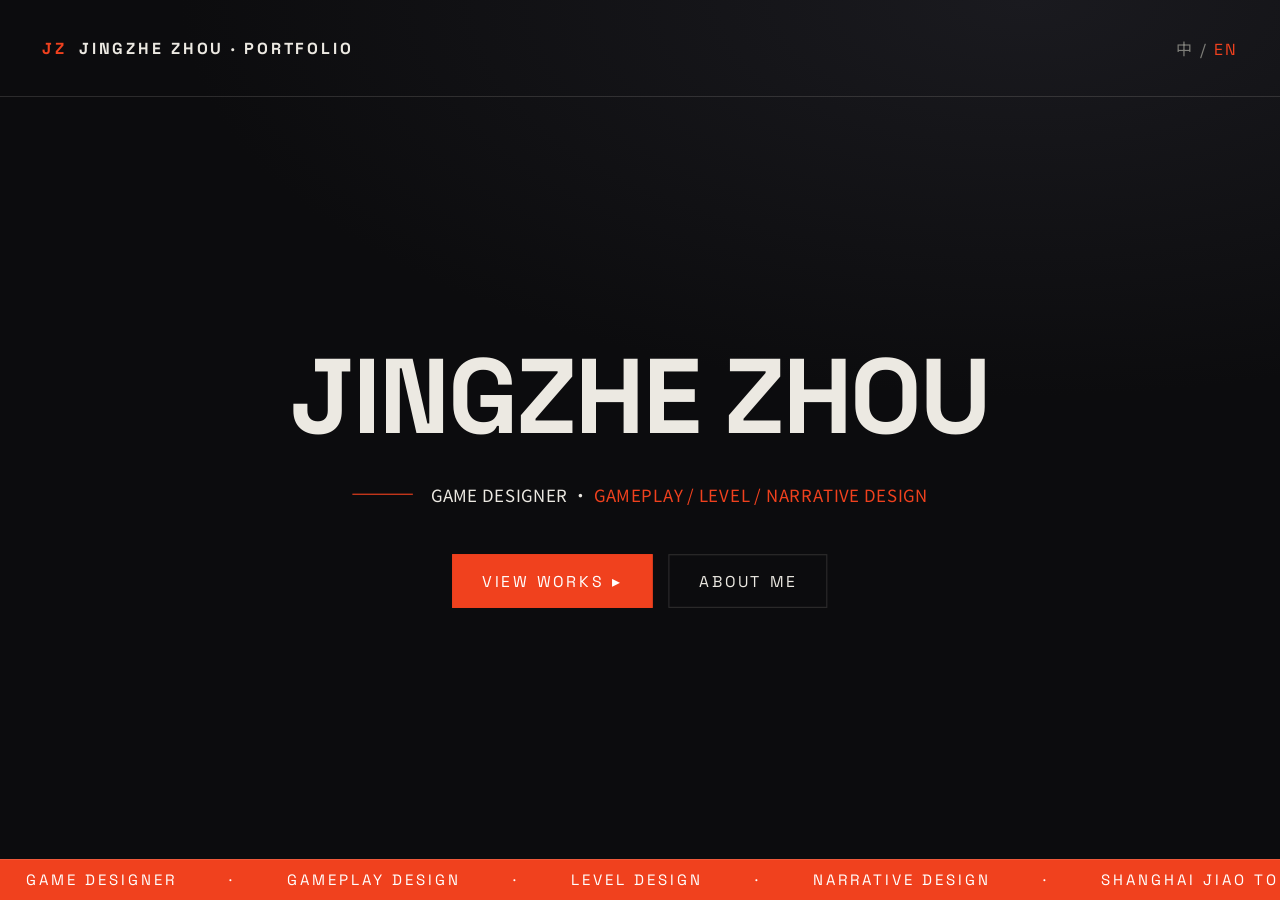
==== commit 64663c16: "change on first page" ====
--- a/index.html
+++ b/index.html
@@ -46,7 +46,7 @@
   .hero-left .tag{margin-top:30px;display:flex;align-items:center;gap:16px}
   .hero-left .tag .ln{width:54px;height:1px;background:var(--acc)}
   .hero-left .tag span{font-size:15px; /* 首页姓名下方职业描述字号，如“游戏策划 · 玩法 / 关卡 / 叙事设计” */color:var(--ink);letter-spacing:.04em}
-  .hero-left .tag .em{color:var(--acc);font-family:var(--serif);font-style:italic}
+  .hero-left .tag .em{color:var(--acc);font-family:inherit;font-style:inherit;font-weight:inherit}
   .hero-left .cta{margin-top:40px;display:flex;gap:14px;flex-wrap:wrap}
   .btn{font-family:var(--disp);text-transform:uppercase;letter-spacing:.18em;font-size:14px; /* 通用按钮文字字号，例如“查看作品”“关于我”“试玩” */
     padding:14px 26px;border:1px solid var(--line);color:var(--ink);background:transparent;cursor:pointer;
@@ -258,8 +258,8 @@
   .about-overview p{max-width:none}
   .about-overview p b{color:var(--ink)}
   .about-overview .contact-email{color:var(--ink)}
-  .about-overview .contact-email:hover{color:var(--acc)}
-  .about-overview .internship-tagline{color:var(--mut-2);margin-bottom:10px;font-style:normal}
+  .about-overview .contact-email:hover{color:var(--acc)}
+  .about-overview .internship-tagline{color:var(--mut-2);margin-bottom:10px;font-style:normal}
   .overview-skills{display:grid;grid-template-columns:1fr 1fr;gap:0 30px}
   .overview-skills>div{display:flex;justify-content:space-between;gap:16px;align-items:baseline;
     border-bottom:1px solid var(--line-2);padding:14px 0;font-size:14px}
@@ -674,7 +674,7 @@
       block(t().contact,section.contacts.map(c=>`<p>${localized(c.label)}<br><a href="${c.href}"${c.href.startsWith('https:')?' target="_blank" rel="noopener"':''}>${c.text}</a></p>`).join('')) +
       block(t().awards,lineList(localized(section.awards)));
   } else {
-    content += `<h3 class="content-title">${localized(section.company)}</h3><p class="tagline internship-tagline">${localized(section.title)}</p>` + paragraphs([localized(section.overview)]) +
+    content += `<h3 class="content-title">${localized(section.company)}</h3><p class="tagline internship-tagline">${localized(section.title)}</p>` + paragraphs([localized(section.overview)]) +
       `<h3 class="detail-heading contributions">${t().contributions}</h3>${numberedList(localized(section.contributions))}`;
   }
   return content;
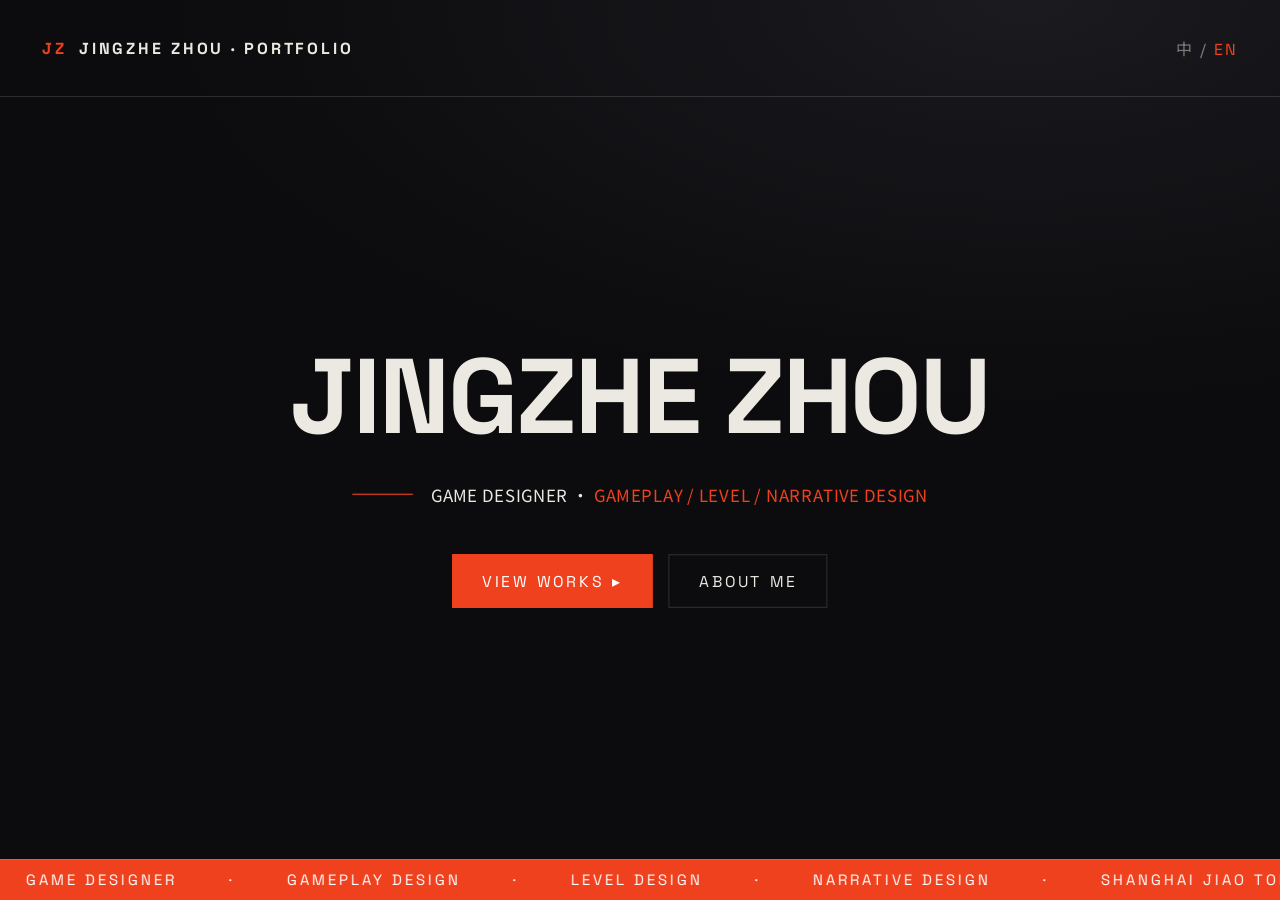
==== commit 7c741e52: "modify sequence of contents" ====
--- a/index.html
+++ b/index.html
@@ -1,851 +1,866 @@
-<!DOCTYPE html>
-<html lang="zh-CN">
-<head>
-<meta charset="UTF-8" />
-<meta name="viewport" content="width=device-width, initial-scale=1.0" />
-<title>Jingzhe Zhou · Game Design Portfolio 2026</title>
-<link rel="preconnect" href="https://fonts.googleapis.com" />
-<link rel="preconnect" href="https://fonts.gstatic.com" crossorigin />
-<link href="https://fonts.googleapis.com/css2?family=Space+Grotesk:wght@400;500;700&family=Noto+Sans+SC:wght@300;500;700;900&family=Noto+Serif+SC:wght@500;700&display=swap" rel="stylesheet" />
-<style>
-  :root{
-    --bg:#0c0c0e;
-    --bg-2:#131316;
-    --card:#15151a;
-    --ink:#ECE9E2;
-    --mut:#7d7d78;
-    --mut-2:#9a9a93;
-    --line:rgba(236,233,226,.14);
-    --line-2:rgba(236,233,226,.07);
-    --acc:#F0411E;       /* 时尚朱红 */
-    --acc-2:#E7B75F;     /* 暖金 */
-    --serif:"Noto Serif SC",serif;
-    --sans:"Noto Sans SC","Space Grotesk",sans-serif;
-    --disp:"Space Grotesk","Noto Sans SC",sans-serif;
-  }
-  *{box-sizing:border-box;margin:0;padding:0}
-  html,body{height:100%}
-  body{font-family:var(--sans);background:var(--bg);color:var(--ink);overflow:hidden;-webkit-font-smoothing:antialiased}
-  .label{font-family:var(--disp);text-transform:uppercase;letter-spacing:.32em;font-size:18px; /* 通用小标题/标签字号，例如“精选作品”“PROJECT OVERVIEW”等 */color:var(--mut)}
-  ::selection{background:var(--acc);color:#fff}
-
-  /* ---------- 首页海报 ---------- */
-  #stage{position:relative;width:100vw;height:100vh;background:
-    radial-gradient(120% 80% at 80% 0%, #1a1a1f 0%, transparent 55%), var(--bg);
-    display:flex;flex-direction:column}
-  header{position:relative;z-index:5;display:flex;justify-content:space-between;align-items:center;
-    padding:26px 42px;border-bottom:1px solid var(--line)}
-  header .brand{font-family:var(--disp);font-weight:700;letter-spacing:.18em;font-size:16px /* 左上角品牌名“JZ 周靖哲 · 作品集”的字号 */}
-  header .brand b{color:var(--acc)}
-  .hero{position:relative;z-index:4;flex:1;display:grid;grid-template-columns:1.15fr .85fr;gap:0;padding:0 42px;align-items:center}
-  /* 左侧大字 */
-  .hero-left .kicker{margin-bottom:22px}
-  .hero-left h1{font-family:var(--sans);font-weight:900;font-size:clamp(58px,9vw,128px); /* 首页主标题字号，中文模式下主要控制“周靖哲” */line-height:.92;letter-spacing:-.02em}
-  .hero-left h1 .en{display:block;font-family:var(--disp);font-weight:500;font-size:clamp(14px,1.7vw,22px); /* 首页主标题下方英文副标题“ZHOU JINGZHE”的字号 */
-    letter-spacing:.5em;color:var(--mut);margin-top:18px}
-  .hero-left .tag{margin-top:30px;display:flex;align-items:center;gap:16px}
-  .hero-left .tag .ln{width:54px;height:1px;background:var(--acc)}
-  .hero-left .tag span{font-size:15px; /* 首页姓名下方职业描述字号，如“游戏策划 · 玩法 / 关卡 / 叙事设计” */color:var(--ink);letter-spacing:.04em}
-  .hero-left .tag .em{color:var(--acc);font-family:inherit;font-style:inherit;font-weight:inherit}
-  .hero-left .cta{margin-top:40px;display:flex;gap:14px;flex-wrap:wrap}
-  .btn{font-family:var(--disp);text-transform:uppercase;letter-spacing:.18em;font-size:14px; /* 通用按钮文字字号，例如“查看作品”“关于我”“试玩” */
-    padding:14px 26px;border:1px solid var(--line);color:var(--ink);background:transparent;cursor:pointer;
-    text-decoration:none;transition:.28s;display:inline-flex;align-items:center;gap:9px}
-  .btn:hover{border-color:var(--acc);color:var(--acc)}
-  .btn.solid{background:var(--acc);border-color:var(--acc);color:#fff}
-  .btn.solid:hover{background:transparent;color:var(--acc)}
-
-  /* 右侧作品索引 */
-  .worklist{list-style:none}
-  .work{position:relative;display:grid;grid-template-columns:54px 1fr auto;gap:18px;align-items:center;
-    padding:22px 0;border-top:1px solid var(--line);cursor:pointer;transition:.3s}
-  .work:last-child{border-bottom:1px solid var(--line)}
-  .work .no{font-family:var(--disp);font-size:13px; /* 作品列表左侧编号字号，例如 01 / 02 / 03 */color:var(--mut);letter-spacing:.1em;transition:.3s}
-  .work .tt{font-size:clamp(20px,2.2vw,30px); /* 主要作品名称字号，例如 Amnesia / Inside Mirror / Bargain Brawl */font-weight:700;line-height:1.05;transition:.3s}
-  .work .tt small{display:block;font-family:var(--serif);font-weight:500;font-size:15px; /* 主要作品名称下方 Genre / 类型说明字号 */color:var(--mut);margin-top:4px;letter-spacing:.02em}
-  .work .ar{font-family:var(--disp);color:var(--mut);opacity:0;transform:translateX(-8px);transition:.3s}
-  .work:hover{padding-left:14px}
-  .work:hover .no{color:var(--acc)}
-  .work:hover .tt{color:var(--acc)}
-  .work:hover .ar{opacity:1;transform:translateX(0);color:var(--acc)}
-
-  /* 装饰大圆 */
-  .ring{position:absolute;right:6%;top:50%;transform:translateY(-50%);width:min(46vh,440px);height:min(46vh,440px);
-    border:1px solid var(--line);border-radius:50%;z-index:1;display:flex;align-items:center;justify-content:center;pointer-events:none}
-  .ring::before{content:"";position:absolute;inset:26px;border:1px solid var(--line-2);border-radius:50%}
-  .ring .mono{font-family:var(--disp);font-size:clamp(40px,7vw,96px); /* 背景装饰圆环中“JZ”字样的字号 */font-weight:700;color:rgba(236,233,226,.05);letter-spacing:-.04em}
-
-  /* 底部滚动条 */
-  .marquee{position:relative;z-index:5;overflow:hidden;border-top:1px solid var(--line);
-    background:var(--acc);color:#fff;white-space:nowrap;height:41px;isolation:isolate}
-  #mq{display:flex;width:max-content;height:40px;animation:marquee-scroll 26s linear infinite;
-    font-family:var(--disp);text-transform:uppercase;letter-spacing:.2em;font-size:15px; /* 底部红色滚动字幕（marquee）的字号 */line-height:18px;
-    will-change:transform}
-  .marquee-group{display:flex;flex:0 0 auto;align-items:center;justify-content:space-around;
-    min-width:100vw;padding:11px 0}
-  .marquee-item{flex:0 0 auto;padding:0 26px}
-  @keyframes marquee-scroll{from{transform:translate3d(0,0,0)}to{transform:translate3d(-50%,0,0)}}
-
-
-  [hidden]{display:none!important}
-  button{font:inherit}
-  button:focus-visible,a:focus-visible{outline:1px solid var(--acc);outline-offset:5px}
-  #stage{height:100dvh}
-  header{flex-shrink:0;gap:20px}
-  .brand{background:none;border:0;color:var(--ink);cursor:pointer;text-align:left}
-  .brand:hover{color:var(--acc)}
-  .brand .home-mark{color:var(--acc);margin-right:12px}
-  .language{flex-shrink:0;border:0;background:none;color:var(--mut);font-family:var(--disp);
-    font-size:16px; /* 右上角“中 / EN”语言切换按钮字号 */letter-spacing:.12em;padding:10px 0 10px 16px;cursor:pointer;transition:color .25s}
-  .language .active{color:var(--acc)}.language:hover{color:var(--ink)}
-  .hero{min-height:0;grid-template-columns:minmax(0,1.15fr) minmax(0,.85fr);
-    transition:grid-template-columns 500ms cubic-bezier(.22,.68,.2,1)}
-  #stage:not([data-view="home"]) .hero{grid-template-columns:minmax(0,.72fr) minmax(0,1.28fr)}
-  .hero-left{min-width:0;padding-right:32px;position:relative;z-index:2;
-    transform:translateY(0);transition:transform 500ms ease}
-  #stage:not([data-view="home"]) .hero-left{transform:translateY(-24px)}
-  .hero-left h1{overflow-wrap:normal;transition:font-size 500ms ease;max-width:100%}
-  html[lang="en"] .hero-left h1{font-family:var(--disp);font-size:clamp(58px,7.4vw,118px) /* 英文模式首页主标题“JINGZHE ZHOU”的字号 */}
-  #stage:not([data-view="home"]) .hero-left h1{font-size:clamp(40px,4.5vw,72px); /* 离开首页后左侧身份/页面主标题字号 */line-height:1.05}
-  #stage[data-view="project"] .hero-left h1{font-family:var(--disp);font-size:clamp(38px,4.3vw,68px) /* 进入具体项目页后左侧项目名称字号 */}
-  .hero-left h1 .en{line-height:1.6;letter-spacing:.28em}
-  .hero-left .tag{line-height:1.8}.tag .ln{flex-shrink:0}
-  .section-identity{margin-top:32px}
-  .section-identity h2{font-family:var(--disp);font-size:24px; /* 左侧 section 标识标题字号，例如 WORKS / ABOUT / PROJECT 01 */letter-spacing:.12em;font-weight:500;color:var(--acc)}
-  .section-identity p{margin-top:12px;line-height:1.7}
-  .header-actions{display:flex;align-items:center;gap:24px;margin-left:auto;flex-shrink:0}
-  .primary-nav{display:flex;gap:12px;align-items:center}
-  .primary-nav button{background:none;border:1px solid var(--line);color:var(--mut);font-family:var(--disp);font-size:18px; /* 顶部 WORKS / ABOUT 导航按钮字号 */font-weight:500;
-    letter-spacing:.12em;padding:10px 18px;cursor:pointer;transition:color .2s,border-color .2s}
-  .primary-nav button:hover,.primary-nav button[aria-current="page"]{color:var(--acc);border-color:var(--acc)}
-  #viewHost{height:100%;min-height:0;min-width:0;border-left:0;padding-left:42px;
-    position:relative;z-index:2;overflow:hidden}
-  .right-view{height:100%;min-height:0;min-width:0;display:grid;grid-template-columns:minmax(0,1fr)}
-  .right-view.with-nav{grid-template-columns:minmax(300px,max-content) minmax(0,1fr);gap:28px}
-  .content-scroll{min-height:0;min-width:0;overflow-y:auto;overflow-x:hidden;overscroll-behavior:contain;
-    scrollbar-width:thin;scrollbar-color:var(--mut) transparent;padding:42px 12px 42px 0}
-  .work-content{display:flex;flex-direction:column;justify-content:center}
-  .work-content .rh{display:flex;justify-content:space-between;align-items:baseline;margin-bottom:8px;gap:12px}
-  .work{width:100%;text-align:left;background:none;color:inherit;border:0;border-top:1px solid var(--line)}
-  .worklist>li:last-child .work{border-bottom:1px solid var(--line)}
-  .work .tt{min-width:0}.work .tt small{line-height:1.5}.work .ar{font-size:11px; /* 主要作品名称字号，例如 Amnesia / Inside Mirror / Bargain Brawl */white-space:nowrap}
-  .work:active .tt,.work.selected .tt{color:var(--acc)}
-  .additional{margin-top:24px}.additional .label{letter-spacing:.18em;line-height:1.6}
-  .additional .subtitle{font-size:15px; /* Additional / Earlier Projects 下方说明文字字号 */color:var(--mut);margin:5px 0 10px}
-  .additional .work{padding:12px 0}.additional .work:hover{padding-left:14px}
-  .ring{transition:opacity 400ms ease}
-  #stage[data-view="about"] .ring,#stage[data-view="project"] .ring{opacity:0}
-  .category-nav{display:flex;flex-direction:column;justify-content:safe center;
-    border-right:1px solid var(--line);padding:30px 24px 30px 0;overflow-y:auto;min-height:0}
-  .category-nav>button,.category-nav>.label{flex-shrink:0}
-  .project-view .category-nav{order:0}
-  .category-nav button{white-space:nowrap}
-  .category-nav button>span{flex-shrink:0}
-  .category-nav button{display:flex;gap:10px;align-items:baseline;width:100%;padding:15px 0;background:none;
-    border:0;text-align:left;color:var(--mut);cursor:pointer;
-    font-family:var(--disp);font-size:18px; /* 右侧项目/关于分类导航按钮文字字号 */letter-spacing:.06em;line-height:1.6;transition:color .2s}
-  .category-nav button:hover,.category-nav button[aria-current="true"]{color:var(--acc)}
-  .category-nav button[aria-current="true"]::after{content:"";width:12px;height:1px;background:var(--acc);flex-shrink:0;align-self:center}
-  .category-nav .no{font-size:10px /* 通用小标题/标签字号，例如“精选作品”“PROJECT OVERVIEW”等 */}.category-nav .label{font-size:9px;letter-spacing:.1em;margin-top:28px;line-height:1.7}
-  .content-title{font-family:var(--disp);font-size:clamp(23px,2.3vw,36px); /* 内容页较大的标题字号，例如 TENCENT GAMES */line-height:1.3;margin:14px 0 28px}
-  .detail-heading{font-family:var(--disp);font-size:14px; /* 右侧项目/关于分类导航按钮文字字号 */letter-spacing:.2em;text-transform:uppercase;margin:28px 0 14px;color:var(--mut)}
-  .detail-heading:first-child{margin-top:0}.detail-heading.contributions{color:var(--acc);font-size:14px /* “MY CONTRIBUTIONS / 我的工作”等强调章节标题字号 */}
-  .prose p{color:var(--mut-2);line-height:1.95;font-size:14.5px; /* 项目介绍/About 页面正文段落字号 */margin-bottom:18px;max-width:64ch}
-  .prose .tagline{font-family:var(--serif);font-style:italic;font-size:24px; /* 项目 tagline / 引导语的大字字号 */color:var(--ink);line-height:1.5;margin:12px 0 26px}
-  .focus-list{display:flex;flex-wrap:wrap;gap:18px;margin:28px 0 8px;list-style:none;font-size:12px /* Profile 页 Gameplay / Level / Narrative 等 Focus 列表字号 */}
-  .focus-list b{font-family:var(--disp);color:var(--acc);margin-right:8px;font-weight:500}
-  .skill-group{margin-bottom:30px}.line-list{list-style:none}
-  .line-list li{border-bottom:1px solid var(--line-2);padding:10px 0;font-size:14px; /* Capabilities / Information 中列表条目的字号 */color:var(--ink);line-height:1.7}
-  .info-block{border-top:1px solid var(--line);padding-top:22px;margin-top:26px}
-  .info-block:first-child{border-top:0;padding-top:0;margin-top:0}
-  .prose a{color:var(--acc);text-decoration:none}.prose a:hover{text-decoration:underline}
-  .feat{list-style:none;margin:20px 0}
-  .feat li{display:grid;grid-template-columns:28px minmax(0,1fr);gap:14px;align-items:baseline;
-    padding:15px 0;border-top:1px solid var(--line-2);font-size:14.5px; /* Contributions 编号列表正文的字号 */color:var(--ink);line-height:1.9}
-  .feat li:last-child{border-bottom:1px solid var(--line-2)}.feat li b{font-family:var(--disp);color:var(--acc);font-size:12px /* Contributions 列表左侧 01 / 02 / 03 编号字号 */}
-  .tags{display:flex;flex-wrap:wrap;gap:8px;margin:24px 0}
-  .tags span{font-family:var(--disp);text-transform:uppercase;letter-spacing:.1em;font-size:10px; /* 项目标签字号，例如 UNITY / GAME DESIGN / LEVEL DESIGN */color:var(--mut-2);border:1px solid var(--line);padding:6px 10px}
-  .metadata{display:grid;grid-template-columns:1fr 1fr;gap:24px;border-top:1px solid var(--line);padding-top:24px;margin:24px 0}
-  .metadata dt{font-family:var(--disp);font-size:14px; /* Metadata 标签字号，例如 ROLE / TEAM / PERIOD / AWARD */color:var(--mut);letter-spacing:.18em}
-  .metadata dd{font-size:14px; /* Metadata 具体内容字号，例如 Lead Designer / 4-person team */line-height:1.7;margin-top:8px}
-  .metadata .award{grid-column:1/-1;border-left:2px solid var(--acc);padding-left:14px;color:var(--acc)}
-  .metadata .award dt{color:var(--acc)}
-  .btn:disabled{opacity:.55;cursor:default}.btn:disabled:hover{color:var(--ink);border-color:var(--line)}
-  .shots{display:grid;grid-template-columns:1fr 1fr;gap:14px;margin-top:36px}
-  .shot{border:1px solid var(--line);aspect-ratio:16/10;position:relative;overflow:hidden;background:linear-gradient(135deg,var(--card),#0e0e11)}
-  .shot::before{content:"";position:absolute;inset:0;background:repeating-linear-gradient(45deg,rgba(236,233,226,.03) 0 2px,transparent 2px 12px)}
-  .shot.has-media::before{display:none}
-  .shot img,.shot video{display:block;width:100%;height:100%;object-fit:contain;background:#000}
-  .shot span{position:absolute;bottom:10px;left:12px;right:12px;font-family:var(--disp);font-size:10px; /* 项目截图占位框底部说明文字字号 */color:var(--mut-2);line-height:1.6}
-  .marquee{flex-shrink:0}
-  .view-enter{animation:view-in 340ms ease both}.view-leave{animation:view-out 130ms ease both;pointer-events:none}
-  .category-enter{animation:category-in 160ms ease both}.category-leave{animation:category-out 100ms ease both;pointer-events:none}
-  @keyframes view-in{from{opacity:0;transform:translateX(16px)}to{opacity:1;transform:translateX(0)}}
-  @keyframes view-out{to{opacity:0;transform:translateX(-16px)}}
-  @keyframes category-in{from{opacity:0;transform:translateY(8px)}to{opacity:1;transform:translateY(0)}}
-  @keyframes category-out{to{opacity:0;transform:translateY(-8px)}}
-  @media(min-width:861px) and (max-width:1200px){
-    .hero{padding:0 28px}#viewHost{padding-left:26px}.hero-left{padding-right:24px}
-    .right-view.with-nav{grid-template-columns:minmax(220px,max-content) minmax(0,1fr);gap:18px}
-    .category-nav{padding-right:18px}.category-nav button{font-size:10px; /* 861–1200px 中等屏幕时右侧分类导航缩小后的字号 */gap:6px}
-    .work{grid-template-columns:32px 1fr auto;gap:10px}.work .ar{font-size:9px /* 861–1200px 中等屏幕时 OPEN ▸ 的缩小字号 */}
-    .hero-left .tag span{font-size:12px /* 首页姓名下方职业描述字号，如“游戏策划 · 玩法 / 关卡 / 叙事设计” */}.hero-left .tag .ln{width:24px}
-  }
-  @media(min-width:861px) and (max-height:760px){
-    header{padding-top:16px;padding-bottom:16px}.work{padding:15px 0}
-    .additional{margin-top:14px}.additional .work{padding:8px 0}.hero-left .cta{margin-top:24px}
-  }
-  @media(max-width:860px){
-    header{padding:18px 22px;gap:14px}header .brand{font-size:10px; /* 左上角品牌名“JZ 周靖哲 · 作品集”的字号 */letter-spacing:.08em}.brand .home-mark{margin-right:6px}
-    .hero,#stage:not([data-view="home"]) .hero{display:block;padding:28px 24px;overflow-y:auto;overflow-x:hidden;overscroll-behavior:contain}
-    .hero-left,#stage:not([data-view="home"]) .hero-left{padding-right:0;transform:none}
-    .hero-left h1,html[lang="en"] .hero-left h1{font-size:clamp(48px,12vw,86px) /* 英文模式首页主标题“JINGZHE ZHOU”的字号 */}
-    #stage:not([data-view="home"]) .hero-left h1,#stage[data-view="project"] .hero-left h1{font-size:clamp(36px,9vw,60px) /* 进入具体项目页后左侧项目名称字号 */}
-    .hero-left h1 .en{font-size:13px /* 首页姓名下方职业描述字号，如“游戏策划 · 玩法 / 关卡 / 叙事设计” */}.hero-left .tag{margin-top:20px}.hero-left .tag span{font-size:12px}
-    .hero-left .tag .ln{width:24px}.hero-left .cta{margin-top:26px}
-    .section-identity{margin-top:20px}.section-identity h2{font-size:20px /* 左侧 section 标识标题字号，例如 WORKS / ABOUT / PROJECT 01 */}
-    #viewHost{height:auto;overflow:visible;padding-left:0;border-left:0;border-top:1px solid var(--line);margin-top:28px;padding-top:24px}
-    .right-view,.right-view.with-nav{display:flex;flex-direction:column;height:auto;gap:0}
-    .content-scroll{overflow:visible;padding:0;min-height:auto}.work-content{display:block}
-    .category-nav{justify-content:flex-start;overflow:visible;border-right:0;border-top:1px solid var(--line);padding:18px 0;margin-top:24px}
-    .project-view .category-nav{order:1}
-    .about-view .category-nav{order:-1;display:grid;grid-template-columns:repeat(auto-fit,minmax(180px,1fr));gap:0 18px;border-top:0;border-bottom:1px solid var(--line);margin:0 0 26px;padding:0 0 16px}
-    .category-nav button{font-size:11px /* 右侧项目/关于分类导航按钮文字字号 */}.ring{display:none}
-    .work{grid-template-columns:30px 1fr auto;gap:10px}.work .ar{font-size:9px /* 手机端作品列表右侧 OPEN ▸ 字号 */}
-    .btn{padding:13px 18px;letter-spacing:.12em;white-space:normal;max-width:100%}
-    .label{letter-spacing:.16em;line-height:1.7}.metadata{grid-template-columns:1fr}
-    .prose{overflow-wrap:break-word}.shots{gap:10px}.content-title{font-size:26px /* 手机端内容大标题字号 */}
-  }
-
-  /* HOME is the centered opening title; content views retain their shared grid. */
-  .hero{--home-gutter:42px;--identity-gap:32px}
-  .hero-left{container-type:inline-size;padding-right:0;margin-right:var(--identity-gap)}
-  .hero-left>h1,.hero-left>.tag,.hero-left>.cta{
-    width:fit-content;max-width:100%;transition:transform 500ms cubic-bezier(.22,.68,.2,1),font-size 500ms ease}
-  #stage[data-view="home"] .hero-left{
-    transform:translateX(calc((100vw - var(--home-gutter) * 2) * .2125 + var(--identity-gap) / 2)) scale(1.12)}
-  #stage[data-view="home"] .hero-left>h1,
-  #stage[data-view="home"] .hero-left>.tag,#stage[data-view="home"] .hero-left>.cta{
-    transform:translateX(calc(50cqw - 50%))}
-  #stage[data-view="home"] #viewHost{visibility:hidden;pointer-events:none;border-color:transparent}
-  #stage[data-view="home"] .ring{opacity:0}
-  @media(min-width:861px) and (max-width:1200px){.hero{--home-gutter:28px;--identity-gap:24px}}
-  @media(max-width:860px){
-    .hero{--identity-gap:0px}
-    #stage[data-view="home"] .hero-left{transform:none;min-height:calc(100dvh - 171px);
-      display:flex;flex-direction:column;align-items:center;justify-content:center}
-    #stage[data-view="home"] .hero-left>h1,
-    #stage[data-view="home"] .hero-left>.tag,#stage[data-view="home"] .hero-left>.cta{transform:none;text-align:center}
-    #stage[data-view="home"] .hero-left>.tag,#stage[data-view="home"] .hero-left>.cta{justify-content:center}
-    #stage[data-view="home"] #viewHost{display:none}
-  }
-
-
-  #stage[data-view="home"] #identityTitle{text-align:center}
-  @media(max-width:600px){
-    #stage:not([data-view="home"]) header{flex-wrap:wrap;gap:12px}
-    #stage:not([data-view="home"]) header .brand{flex-basis:100%}
-    .header-actions{gap:16px}
-    .primary-nav{gap:10px}
-    .primary-nav button{font-size:16px; /* 600px 以下手机端顶部 WORKS / ABOUT 导航字号 */padding:8px 12px}
-    .header-actions .language{padding-left:0}
-  }
-
-
-  .about-overview>section{max-width:820px}
-  .about-overview .detail-heading{color:var(--acc);margin-top:0}
-  .about-overview>section+section{margin-top:28px}
-  .about-overview p{max-width:none}
-  .about-overview p b{color:var(--ink)}
-  .about-overview .contact-email{color:var(--ink)}
-  .about-overview .contact-email:hover{color:var(--acc)}
-  .about-overview .internship-tagline{color:var(--mut-2);margin-bottom:10px;font-style:normal}
-  .overview-skills{display:grid;grid-template-columns:1fr 1fr;gap:0 30px}
-  .overview-skills>div{display:flex;justify-content:space-between;gap:16px;align-items:baseline;
-    border-bottom:1px solid var(--line-2);padding:14px 0;font-size:14px}
-  .overview-skills span{font-family:var(--disp);font-size:10px;color:var(--mut);letter-spacing:.1em}
-  .overview-info{display:grid;grid-template-columns:1.2fr 1fr;gap:26px 36px;border-top:1px solid var(--line);padding-top:26px}
-  .overview-info .label{font-size:14px;letter-spacing:.15em}
-  .info-value{font-size:14px;line-height:1.7;margin-top:8px}
-  .overview-internship{border-top:1px solid var(--line);padding-top:30px}
-  @media(max-width:600px){.overview-skills,.overview-info{grid-template-columns:1fr}.overview-skills>div{flex-wrap:wrap}}
-
-
-  /* About follows the reference: portrait column beside the continuous profile. */
-  .right-view.about-view{grid-template-columns:220px minmax(0,1fr);gap:0;padding:38px 0}
-  .about-profile-side{padding:18px 26px 26px 0;border-right:1px solid var(--line);overflow-y:auto;min-height:0}
-  .about-display{font-family:var(--disp);font-size:48px;font-weight:700;line-height:.95;letter-spacing:-.04em}
-  .about-display i{font-style:normal;color:var(--acc)}
-  .about-location{font-family:var(--serif);font-style:italic;color:var(--mut-2);font-size:14px;line-height:1.5;margin-top:20px}
-  .about-photo{display:block;width:170px;max-width:100%;height:auto;margin-top:28px}
-  .about-view .about-overview{padding:18px 24px 30px 36px}
-  .about-overview>section{max-width:760px}
-  @media(min-width:861px) and (max-width:1200px){
-    .right-view.about-view{grid-template-columns:170px minmax(0,1fr)}
-    .about-profile-side{padding-right:18px}.about-display{font-size:38px}
-    .about-view .about-overview{padding-left:24px;padding-right:4px}
-    .about-view .overview-skills,.about-view .overview-info{grid-template-columns:1fr}
-  }
-  @media(max-width:860px){
-    .right-view.about-view{display:flex;flex-direction:column;padding:0}
-    .about-profile-side{display:grid;grid-template-columns:minmax(0,1fr) 130px;gap:12px 20px;
-      border-right:0;border-bottom:1px solid var(--line);padding:0 0 24px;overflow:visible}
-    .about-display{font-size:40px}.about-location{margin-top:0}
-    .about-photo{grid-column:2;grid-row:1 / 3;width:130px;margin-top:0}
-    .about-view .about-overview{padding:26px 0 0}
-  }
-
-  @media(prefers-reduced-motion:reduce){*,*::before,*::after{animation:none!important;transition:none!important;scroll-behavior:auto!important}}
-</style>
-</head>
-<body>
-<div id="stage" data-view="home">
-  <header>
-    <button class="brand" id="homeLink"><span class="home-mark">JZ</span><span id="brand"></span></button>
-    <div class="header-actions">
-      <nav class="primary-nav" id="primaryNav" hidden><button data-view="works"></button><button data-view="about"></button></nav>
-      <button class="language" id="languageToggle"><span data-lang="zh">中</span> / <span data-lang="en">EN</span></button>
-    </div>
-  </header>
-  <main class="hero">
-    <div class="ring" aria-hidden="true"><div class="mono">JZ</div></div>
-    <section class="hero-left" aria-labelledby="identityTitle">
-      <h1 id="identityTitle"></h1>
-      <div class="tag"><span class="ln" aria-hidden="true"></span><span id="identityTag"></span></div>
-      <div class="cta" id="homeActions"><button class="btn solid" id="ctaWorks"></button><button class="btn" id="ctaAbout"></button></div>
-      <div class="section-identity" id="sectionIdentity" hidden><h2 id="sectionTitle"></h2><p class="label" id="sectionSubtitle"></p></div>
-    </section>
-    <section id="viewHost"></section>
-  </main>
-  <div class="marquee"><div id="mq"></div></div>
-</div>
-<script>
-const bi = (zh, en) => ({zh, en});
-const I18N = {
-  zh: {
-    title:'周靖哲 · 游戏策划作品集 2026', brand:'周靖哲 · 作品集', boot:'周靖哲 — 游戏策划 — 加载中',
-    kicker:'游戏策划作品集 / PORTFOLIO 2026', name:'周靖哲', subname:'ZHOU JINGZHE',
-    designer:'游戏策划', disciplines:'玩法 / 关卡 / 叙事设计', viewWorks:'查看作品 ▸', aboutMe:'关于我',
-    selected:'精选作品', additional:'其他项目', additionalSubtitle:'早期探索与课程项目', open:'打开 ▸',
-    switchLanguage:'Switch to English',
-    about:'关于我', location:'上海 → 密西根', profile:'个人简介', capabilities:'专业能力', information:'基本信息',
-    education:'教育背景', awards:'获奖经历', contact:'联系方式', 
-    overview:'项目简介', contributions:'我的工作', role:'职责', team:'团队', period:'时间', award:'奖项',
-    play:'▶ 试玩 / 了解更多', comingSoon:'演示内容整理中', unavailable:'演示版暂未公开', pending:'待补充',
-    captions:['游戏画面','玩法展示','设计过程','关卡 / 系统设计'],
-    marquee:['游戏策划','玩法设计','关卡设计','叙事设计','上海交通大学 → 密西根大学','2026 作品集']
-  },
-  en: {
-    title:'Jingzhe Zhou · Game Design Portfolio 2026', brand:'JINGZHE ZHOU · PORTFOLIO', boot:'JINGZHE ZHOU — GAME DESIGNER — LOADING',
-    kicker:'GAME DESIGN PORTFOLIO / 2026', name:'JINGZHE ZHOU', subname:'',
-    designer:'GAME DESIGNER', disciplines:'GAMEPLAY / LEVEL / NARRATIVE DESIGN', viewWorks:'VIEW WORKS ▸', aboutMe:'ABOUT ME',
-    selected:'SELECTED WORKS', additional:'OTHER PROJECTS', additionalSubtitle:'Early experiments and course projects', open:'OPEN ▸',
-    switchLanguage:'切换到中文',
-    about:'ABOUT ME', location:'Shanghai → Michigan', profile:'PROFILE', capabilities:'CAPABILITIES', information:'INFORMATION',
-    education:'EDUCATION', awards:'AWARDS', contact:'CONTACT', links:'LINKS',
-    overview:'PROJECT OVERVIEW', contributions:'MY CONTRIBUTIONS', role:'ROLE', team:'TEAM', period:'PERIOD', award:'AWARD',
-    play:'▶ PLAY / MORE', comingSoon:'DEMO COMING SOON', unavailable:'DEMO NOT PUBLICLY AVAILABLE', pending:'To be added',
-    captions:['GAMEPLAY','MECHANICS','DESIGN PROCESS','LEVEL / SYSTEM DESIGN'],
-    marquee:['GAME DESIGNER','GAMEPLAY DESIGN','LEVEL DESIGN','NARRATIVE DESIGN','SHANGHAI JIAO TONG UNIVERSITY → UNIVERSITY OF MICHIGAN','2026 PORTFOLIO']
-  }
-};
-const FEATURED_GAMES = [
-  {
-    id:'amnesia', no:'01', year:'2025', title:bi('Amnesia 勿忘我','Amnesia'),
-    media:[
-      {type:'image',src:'images/amnesia/amnesia_screenshot.jpg',alt:bi('Amnesia 游戏画面','Amnesia game screenshot')},
-      {type:'image',src:'images/amnesia/play.png',alt:bi('Amnesia 玩法画面','Amnesia gameplay screenshot')},
-      {type:'video',src:'images/amnesia/die.web.mp4',alt:bi('Amnesia 死亡演示','Amnesia death sequence')},
-      {type:'video',src:'images/amnesia/hide.web.mp4',alt:bi('Amnesia 躲藏演示','Amnesia hiding sequence')}
-    ],
-    genre:bi('叙事 RPG · 记忆解谜','Narrative RPG · Memory Puzzle'),
-    tagline:bi('跟随一对失忆的兄妹找寻记忆，重新理解亲情的永恒','Help a brother and sister recover their memories and discover the lasting bonds of family.'),
-    overview:bi([
-      '《Amnesia》是一款围绕一对兄妹展开的叙事 RPG。',
-      '游戏包含三个关卡，首先从失忆的妹妹Memor视角出发，在阴森的宅邸中寻找自己记忆的碎片，同时躲避追逐她的鬼影。第二关讲述哥哥Fotreg的梦魇，每天都梦见在着火的房子中奔跑寻找妹妹，关卡本身为跑酷玩法。第三关是两人记忆的交汇，揭露二人的故事真相。',
-      '我希望通过“失忆”的设计带给玩家更强的沉浸感：玩家和主角一样一无所知，与主角一同探寻记忆，一点点拼凑这个感人故事的真相。'
-    ],[
-      'Amnesia is a narrative RPG about a brother and sister.',
-      'The game has three levels. In the first, you play as Memor, a sister who has lost her memories. She searches for memory fragments in a creepy mansion while hiding from a ghost chasing her. The second level follows her brother Fotreg through a recurring nightmare. In this parkour level, he runs through a burning house looking for his sister. The third level brings their memories together and reveals the truth behind their story.',
-      'I used memory loss to help players feel closer to the characters. Both the player and the main character start with no knowledge of what happened. They recover memories together and slowly piece together the truth of this moving story.'
-    ]),
-    contributions:bi([
-      '主导整个游戏的机制设计方向，负责项目整体玩法与叙事框架，并作为组长分配工作、进行项目管理。',
-      '独立完成游戏主线剧情设计，包括人物关系、故事推进、所有对话和旁白的具体内容以及信息揭示顺序。',
-      '独立完成核心系统设计，完成所有谜题、成就系统、背包系统、地图系统、恐怖氛围的设计等。',
-      '美工方面独自完成所有人物的立绘、Fotreg的跑步动画绘制等；音乐方面独立完成各个关卡背景音乐的写作和游戏音效的设计。'
-    ],[
-      'Led the design of the game mechanics and overall gameplay and story structure. As team leader, I also assigned tasks and managed the project.',
-      'Wrote the full main story, including character relationships, story progression, all dialogue and narration, and the order of story reveals.',
-      'Designed all puzzles, the achievement, inventory, and map systems, and the horror atmosphere.',
-      'Created all character portraits and drew Fotreg’s running animation. Composed the background music for each level and designed the sound effects.'
-    ]),
-    role:bi('主策划','Lead Designer'), team:bi('4 人团队','4-person team'), period:bi('2024.05 – 2024.08','May 2024 – Aug 2024'),
-    award:bi('课程最佳游戏设计奖 · 学院级最佳创新奖','Course Best Game Design · College-level Best Innovation'),
-    tags:bi(['UNITY','游戏设计','剧情与叙事设计','系统设计','关卡设计', '谜题设计','恐怖氛围设计'],['UNITY','GAME DESIGN','STORY & NARRATIVE DESIGN','SYSTEM DESIGN','LEVEL DESIGN','PUZZLE DESIGN','HORROR ATMOSPHERE']),
-    link:'https://focs.ji.sjtu.edu.cn/silverfocs/demo/2024/p2team10/'
-  },
-  {
-    id:'inside-mirror', no:'02', year:'2026', title:bi('Inside Mirror','Inside Mirror'),
-    media:[
-      {type:'image',src:'images/inside mirror/start.png',alt:bi('Inside Mirror 开始画面','Inside Mirror title screen')},
-      {type:'image',src:'images/inside mirror/story.png',alt:bi('Inside Mirror 故事画面','Inside Mirror story screen')},
-      {type:'video',src:'images/inside mirror/play1.web.mp4',alt:bi('Inside Mirror 玩法演示一','Inside Mirror gameplay 1')},
-      {type:'video',src:'images/inside mirror/play2.web.mp4',alt:bi('Inside Mirror 玩法演示二','Inside Mirror gameplay 2')}
-    ],
-    genre:bi('3D 镜像解谜','3D Mirror-World Puzzle'),
-    tagline:bi('一面镜子，连接两个完全相反的世界','One mirror connects two opposite worlds.'),
-    overview:bi([
-      '《Inside Mirror》是一款围绕“现实世界与镜像世界相互影响”展开的 3D 解谜游戏。',
-      '玩家扮演一颗在光芒消逝的世界中剩下的最后一颗光球，在囚禁自己的高塔的顶层醒来，目标是通过光与暗的规则解开塔的谜题，从而逃离高塔，为世界带去光芒。',
-      '游戏中玩家控制现实世界中的光球，通过改变现实世界中物体的发光情况来影响镜像世界，同时镜像世界中的变化也会影响现实世界。谜题建立在玩家逐渐理解这种空间关系与规则关系的基础上。'
-    ],[
-      'Inside Mirror is a 3D puzzle game where the real world and the mirror world affect each other.',
-      'You play as the last orb of light in a world where light is fading. You wake up at the top of a tower where you are trapped. By solving puzzles based on the rules of light and darkness, you must escape the tower and bring light back to the world.',
-      'You control the orb in the real world. Changing whether objects give off light affects the mirror world, and changes in the mirror world also affect the real world. The puzzles build on your growing understanding of how these spaces and rules connect.'
-    ]),
-    contributions:bi([
-      '独立完成游戏全部设计与代码编写，包括背景故事、核心玩法、规则、谜题和关卡设计。',
-      '确定“现实世界 ↔ 镜像世界”相互影响的核心机制，并围绕这一规则构建整个解谜体验。',
-      '设计不同谜题对核心规则的不同使用方式，我尝试不依赖文字教学，而是通过关卡设计逐步引导玩家自己发现游戏机制。',
-      '设计谜题难度、信息呈现、操作反馈和玩家学习曲线的迭代。'
-    ],[
-      'Designed and programmed the entire game, including the backstory, core gameplay, rules, puzzles, and levels.',
-      'Created the core mechanic where the real world and mirror world affect each other, and built the puzzles around it.',
-      'Designed puzzles that use the core rule in different ways. I aimed to let players discover the mechanics through level design without relying on written instructions.',
-      'Refined puzzle difficulty, how information is shown, feedback on player actions, and how players learn the game.'
-    ]),
-    role:bi('独立策划 / 设计','Solo Designer'), team:bi('个人项目','Solo project'), period:bi('2026.02 – 2026.03（2 周快速原型）','Feb – Mar 2026 (2-week rapid prototype)'),
-    tags:bi(['UNITY','谜题设计','玩法设计','关卡设计','原型制作'],['UNITY','PUZZLE DESIGN','GAMEPLAY DESIGN','LEVEL DESIGN','PROTOTYPING']),
-    link:'https://zzjjzz716.itch.io/inside-mirror'
-  },
-  {
-    id:'bargain-brawl', no:'03', year:'2026', title:bi('Bargain Brawl','Bargain Brawl'),
-    media:[
-      {type:'image',src:'images/bargain brawl/Cover.png',alt:bi('Bargain Brawl 封面','Bargain Brawl cover')},
-      {type:'image',src:'images/bargain brawl/p3_screenshot.png',alt:bi('Bargain Brawl 游戏画面','Bargain Brawl screenshot')},
-      {type:'video',src:'images/bargain brawl/play1.web.mp4',alt:bi('Bargain Brawl 玩法演示一','Bargain Brawl gameplay 1')},
-      {type:'video',src:'images/bargain brawl/play2.web.mp4',alt:bi('Bargain Brawl 玩法演示二','Bargain Brawl gameplay 2')}
-    ],
-    genre:bi('双人对抗 · 超市抢购','2-Player Competition · Supermarket Rush'),
-    tagline:bi('在超市中摆脱日常购物的无趣，体验碰碰车般的刺激','Turn everyday shopping into bumper-car fun.'),
-    overview:bi([
-      '《Bargain Brawl》是一款以超市抢购为主题的双人本地对抗娱乐游戏。',
-      '对局中，一名玩家需要在时限内根据自己的购物清单在超市中争抢商品，另一面玩家则需要利用环境、物品以及直接撞击干扰对方。',
-      '游戏的核心乐趣来自两名玩家各自的“完成购物目标”和“阻止对方完成购物目标”之间的冲突，强调玩家之间的交互和对抗，把日常的超市购物变成混乱而有竞争性的多人体验。'
-    ],[
-      'Bargain Brawl is a local two-player competitive game about a supermarket shopping rush.',
-      'One player races to collect the items on their shopping list before time runs out. The other uses the environment, objects, and direct collisions to get in their way.',
-      'The fun comes from the clash between completing the shopping list and stopping the shopper. The game focuses on how players interact and compete, turning everyday shopping into a chaotic multiplayer experience.'
-    ]),
-    contributions:bi([
-      '负责游戏的玩法设计，确定“一人购物一人阻挠”的核心对抗游戏体验。',
-      '设计并迭代双人竞争规则，从一开始的双人各自购物到后来的一攻一防，以提高玩家间的交互体验为核心目的。',
-      '负责玩家角色的移动手感设计和调整。',
-      '负责游戏教学关的关卡设计，让第一次游玩的玩家能够快速理解规则并进入竞争状态。',
-    ],[
-      'Designed the core gameplay: one player shops while the other tries to stop them.',
-      'Developed and revised the two-player rules. The game started with both players shopping, then changed to opposing roles to encourage more interaction.',
-      'Designed and tuned how the player characters move and feel to control.',
-      'Designed the tutorial level so new players could quickly learn the rules and start competing.'
-    ]),
-    role:bi('策划 / 游戏设计与部分代码任务','Game Designer / Some Programming'), team:bi('三人团队','Three-person team'), period:bi('2026.03 – 2026.04','Mar – Apr 2026'),
-    tags:bi(['多人游戏','玩法设计','系统设计','关卡设计','游戏创作挑战'],['MULTIPLAYER','GAMEPLAY DESIGN','SYSTEM DESIGN','LEVEL DESIGN','GAME JAM']),
-    link:'https://alistayyds.itch.io/bargain-brawl',
-    trailer:'https://www.youtube.com/watch?v=Mxd6trUlRZo'
-  }
-];
-const ADDITIONAL_GAMES = [
-  {
-    id:'zelda', no:'A01', year:'2026', title:bi('塞尔达-地牢关卡复现','The Legend of Zelda Dungeon Remake'),
-    media:[
-      {type:'video',src:'images/zelda/play1.web.mp4',alt:bi('Zelda 玩法演示一','Zelda gameplay 1')},
-      {type:'video',src:'images/zelda/play2.web.mp4',alt:bi('Zelda 玩法演示二','Zelda gameplay 2')}
-    ],
-    listTitle:bi('塞尔达-地牢关卡复现','Zelda Remake'), genre:bi('经典游戏复刻 · 玩法 / 关卡实验','Game Recreation · Gameplay / Level Design'),
-    tagline:bi('从经典结构中学习，探索自己的玩法','Learn from a classic. Explore our own gameplay ideas.'),
-    overview:bi([
-      '这是一个基于初代《The Legend of Zelda》的学生复刻 / 课程项目，用于学习经典动作冒险游戏的战斗、敌人、房间和关卡结构。',
-      '在完成原作核心体验复刻的基础上，我们尝试加入自己的玩法实验，以“玩家可以把角色变形为不同的敌人形态来解决对应的关卡谜题”为核心理念，创造了独属于我们小组的关卡设计与玩法体验。'
-    ],[
-      'This student recreation and coursework project is based on the original The Legend of Zelda. It explores how a classic action-adventure game structures combat, enemies, rooms, and levels.',
-      'After recreating the core experience, we added our own gameplay ideas. Players can transform into different enemy types to solve level puzzles. We built our own levels and gameplay around this idea.'
-    ]),
-    contributions:bi([
-      '负责部分关卡设计与玩法编程。',
-      '负责完成所有类型敌人的行为逻辑以及角色的受击效果。',
-      '设计原创 Keese / 蝙蝠玩法：玩家可以在特殊区域使用飞行能力跨越普通角色无法通过的障碍。',
-    ],[
-      'Designed a portion of the levels and contributed gameplay programming.',
-      'Programmed the behavior of every enemy type and the effects shown when the player character is hit.',
-      'Designed an original Keese / bat mechanic that lets players fly over obstacles in special areas that the normal character cannot cross.'
-    ]),
-    role:bi('玩法 / 关卡设计','Gameplay / Level Designer'), team:bi('开发小组','Student development team'), period:bi('2026.01 – 2026.02','Jan – Feb 2026'),
-    tags:bi(['UNITY','C#','关卡设计','玩法编程','游戏复刻'],['UNITY','C#','LEVEL DESIGN','GAMEPLAY PROGRAMMING','GAME RECREATION']),
-    link:'https://zzjjzz716.itch.io/legend-of-zelda-replication-with-innovation'
-  }
-];
-
-Object.assign(I18N.zh, {
-  home:'返回首页', works:'作品', aboutNav:'关于', project:'项目',
-  gameDesign:'游戏设计', internship:'实习经历', company:'公司', focus:'设计方向', locationLabel:'所在地',
-  email:'邮箱', projectNavigation:'项目导航', categoryNavigation:'关于分类', primaryNavigation:'页面导航',
-  playProject:'体验项目', watchTrailer:'观看介绍视频', capabilities:'能力', information:'信息',
-  aboutSkills:'专业技能', aboutInformation:'基本信息'
-});
-Object.assign(I18N.en, {
-  home:'Return home', works:'WORKS', aboutNav:'ABOUT', project:'PROJECT',
-  gameDesign:'GAME DESIGN', internship:'INTERN EXPERIENCE', company:'COMPANY', focus:'FOCUS', locationLabel:'LOCATION',
-  email:'EMAIL', projectNavigation:'Project navigation', categoryNavigation:'About categories', primaryNavigation:'Page navigation',
-  playProject:'PLAY PROJECT', watchTrailer:'WATCH TRAILER',
-  aboutSkills:'PROFESSIONAL SKILLS', aboutInformation:'BASIC INFORMATION'
-});
-const ABOUT_SECTIONS = {
-  profile: {
-    no:'01', label:'profile',
-    paragraphs:bi([
-      '我目前就读于上海交通大学与密西根大学，具有电子与计算机工程、工业工程与计算机科学相关背景。',
-      '相比单纯实现系统，我更感兴趣的是：一个规则为什么有趣，一个关卡如何引导玩家理解规则，以及游戏机制如何产生情感和表达。',
-      '我的主要方向是玩法设计与关卡设计，同时关注叙事、玩家体验与系统之间的关系。',
-      '我希望通过游戏创造既具有可玩性，又能够让玩家记住的体验。'
-    ],[
-      'I study at Shanghai Jiao Tong University and the University of Michigan, with a background in electrical and computer engineering, industrial engineering, and computer science.',
-      'Beyond building systems, I am more interested in what makes a rule fun, how levels help players learn the rules, and how game mechanics express ideas and emotions.',
-      'My main focus is gameplay and level design. I also explore how story, player experience, and game systems work together.',
-      'I want to create games that are fun to play and stay with players afterward.'
-    ]),
-    focus:bi(['玩法','关卡','叙事'],['Gameplay','Level','Narrative'])
-  },
-  capabilities: {
-    no:'02', label:'capabilities',
-    groups:[
-      {title:bi('游戏设计','GAME DESIGN'),items:bi(['玩法设计','系统设计','关卡设计','叙事设计'],['Gameplay Design','Systems Design','Level Design','Narrative Design'])},
-      {title:bi('引擎 / 编程','ENGINE / PROGRAMMING'),items:bi(['Unity','C#','C++','Git'],['Unity','C#','C++','Git'])},
-      {title:bi('设计 / 媒体','DESIGN / MEDIA'),items:bi(['UI / UX','Figma','Photoshop','Premiere','After Effects'],['UI / UX','Figma','Photoshop','Premiere','After Effects'])}
-    ]
-  },
-  information: {
-    no:'03',label:'information',
-    education:bi(['上海交通大学 · 电子与计算机工程','密西根大学 · 工业与运筹工程 / 计算机科学辅修'],['Shanghai Jiao Tong University · Electrical & Computer Engineering','University of Michigan · Industrial & Operations Engineering / Computer Science Minor']),
-    focus:bi(['玩法设计','关卡设计','叙事 / 系统设计'],['Gameplay Design','Level Design','Narrative / Systems Design']),
-    location:bi('上海 / 安娜堡','Shanghai / Ann Arbor'),
-    contacts:[{label:bi('电子邮箱','Email'),text:'1241986378@qq.com',href:'mailto:1241986378@qq.com'},
-      {label:bi('itch.io','itch.io'),text:'Inside Mirror ↗',href:'https://zzjjzz716.itch.io/inside-mirror'}],
-    awards:bi(['Bargain Brawl · 2025 Global Game Jam 中国深圳站 · 最佳游戏设计','Amnesia · 最佳游戏设计 / 最佳创新'],['Bargain Brawl · 2025 Global Game Jam China, Shenzhen · Best Game Design','Amnesia · Best Game Design / Best Innovation'])
-  },
-  internship: {
-    no:'04',label:'internship',company:bi('腾讯游戏','TENCENT GAMES'),team:bi('IEG光子工作室 · 欢乐麻将','IEG Photon Studio · Happy Mahjong'),
-    title:bi('IEG光子工作室 · 欢乐麻将 · 游戏策划','IEG Photon Studio · Happy Mahjong · Game Design Intern'),
-    role:bi('游戏策划实习生','Game Design Intern'),period:bi('2026年5月–8月','May – Aug 2026'),
-    overview:bi('2026年5月–8月实习期间，负责棋牌游戏玩法与系统相关策划设计和优化工作，结合套装风格以及游戏整体数值与效果曲线的需求，参与部分套装技能效果设计；同时参与新手体验优化、背包系统、个人信息系统、3D 上桌模式与音效系统等方向的设计与优化，并撰写面向策划的 Unity 内音效调整 SOP 文档。',
-      'From May to August 2026, I worked on gameplay and systems design for Happy Mahjong. My responsibilities included designing and refining gameplay systems, contributing to equipment-set abilities based on visual themes and balance requirements, improving onboarding, inventory and player-profile systems, supporting the 3D table mode and audio system, and writing a Unity audio-adjustment SOP for game designers.'),
-    contributions:bi([
-      '分析新玩家游戏初期体验流程，拆解不同阶段的玩法体验、风险与付费节奏，提出低门槛体验场、首局保护等优化方案。',
-      '参与个人信息、赛季总结等系统的信息架构与 UX 设计，对竞品进行拆解并形成改版方案。',
-      '参与 3D 上桌模式设计，遍历2D牌桌皮肤的3D模式适配效果，研究镜头视角、角色表现、皮肤展示节点与玩家体验。',
-      '负责音效系统的系统性梳理与优化，整理事件触发、反馈层级、冷却与统一性问题，并参与 Unity 中的事件接入和SOP文档撰写。',
-      '参与套装技能与玩法机制设计，从强度、包装方式、触发条件、局中反馈与商业表达等维度进行方案设计。'
-    ],[
-      'Reviewed the early player experience, looking at gameplay, risks, and when players are encouraged to spend at each stage. Proposed easier entry-level tables and protection for the first match.',
-      'Helped organize information and design the user experience for player profiles and season summaries. Studied similar games and proposed updates.',
-      'Helped design the 3D table mode and checked how all 2D table skins looked in 3D. Studied camera angles, character presentation, when to show off skins, and the player experience.',
-      'Reviewed and improved the sound system, covering event triggers, feedback priorities, cooldowns, and consistency. Helped connect events in Unity and wrote a step-by-step guide.',
-      'Helped design equipment-set abilities and game mechanics, considering their strength, theme and presentation, trigger conditions, in-match feedback, and how to communicate their value to players.'
-    ])
-  }
-};
-
-const VIEW = Object.freeze({HOME:'home',WORKS:'works',ABOUT:'about',PROJECT:'project'});
-const appState = {view:VIEW.HOME,language:'en',aboutSection:'profile',projectId:null};
-const $ = selector => document.querySelector(selector);
-const t = () => I18N[appState.language];
-const localized = value => value?.[appState.language] ?? t().pending;
-const escapeHTML = value => String(value).replace(/[&<>"']/g,c=>({'&':'&amp;','<':'&lt;','>':'&gt;','"':'&quot;',"'":'&#39;'}[c]));
-const paragraphs = values => values.map(value=>`<p>${escapeHTML(value)}</p>`).join('');
-const allProjects = [...FEATURED_GAMES,...ADDITIONAL_GAMES];
-const findProject = id => allProjects.find(project=>project.id===id);
-const reducedMotion = window.matchMedia('(prefers-reduced-motion: reduce)');
-let transitionTimer;
-let renderRevision = 0;
-
-function renderShell() {
-  document.documentElement.lang = appState.language==='zh'?'zh-CN':'en';
-  document.title = t().title;
-  $('#brand').textContent = t().brand;
-  $('#homeLink').setAttribute('aria-label',t().home);
-  $('#languageToggle').setAttribute('aria-label',t().switchLanguage);
-  $('#languageToggle').title = t().switchLanguage;
-  document.querySelectorAll('[data-lang]').forEach(el=>el.classList.toggle('active',el.dataset.lang===appState.language));
-  $('#primaryNav').setAttribute('aria-label',t().primaryNavigation);
-  $('#primaryNav [data-view="works"]').textContent = t().works;
-  $('#primaryNav [data-view="about"]').textContent = t().aboutNav;
-  $('#ctaWorks').textContent = t().viewWorks;
-  $('#ctaAbout').textContent = t().aboutMe;
-}
-function renderIdentity() {
-  const home = appState.view===VIEW.HOME;
-  const project =
-    appState.view===VIEW.PROJECT
-      ? findProject(appState.projectId)
-      : null;
-
-  $('#stage').dataset.view = appState.view;
-
-  $('#identityTitle').innerHTML =
-    project
-      ? escapeHTML(localized(project.title))
-      : `${escapeHTML(t().name)}${
-          t().subname
-            ? `<span class="en">${t().subname}</span>`
-            : ''
-        }`;
-
-  $('#identityTag').innerHTML =
-    home
-      ? `${t().designer} · <span class="em">${t().disciplines}</span>`
-      : escapeHTML(project ? t().gameDesign : t().designer);
-
-  $('#homeActions').hidden = !home;
-
-  /* Works 和 About 页面不显示左侧“作品 / 关于”
-     只有具体项目页面显示 PROJECT 01 等信息 */
-  $('#sectionIdentity').hidden = !project;
-
-  $('#primaryNav').hidden = home;
-
-  if (project) {
-    $('#sectionTitle').textContent =
-      `${t().project} ${project.no}`;
-
-    $('#sectionSubtitle').textContent =
-      `${project.year} · ${localized(project.genre)}`;
-  } else {
-    $('#sectionTitle').textContent = '';
-    $('#sectionSubtitle').textContent = '';
-  }
-
-  document.querySelectorAll('#primaryNav button').forEach(button=>{
-    const active =
-      button.dataset.view ===
-      (appState.view===VIEW.PROJECT
-        ? VIEW.WORKS
-        : appState.view);
-
-    if(active) {
-      button.setAttribute('aria-current','page');
-    } else {
-      button.removeAttribute('aria-current');
-    }
-  });
-}
-function renderMarquee() {
-  const sequence = t().marquee.map(text=>`<span class="marquee-item">${escapeHTML(text)}</span><span class="marquee-item" aria-hidden="true">·</span>`).join('');
-  $('#mq').innerHTML=`<div class="marquee-group">${sequence}</div><div class="marquee-group" aria-hidden="true">${sequence}</div>`;
-}
-function workRows(games) {
-  return games.map(g=>`<li><button class="work" data-project="${g.id}"><span class="no">${g.no}</span><span class="tt">${escapeHTML(localized(g.listTitle||g.title))}<small>${escapeHTML(localized(g.genre))}</small></span><span class="ar">${t().open}</span></button></li>`).join('');
-}
-function renderWorks() {
-  return `<div class="right-view works-view"><div class="content-scroll work-content" id="mainContent" tabindex="-1">
-    <div class="rh"><h2 class="label">${t().selected}</h2><span class="label">— 03</span></div>
-    <ul class="worklist" id="worklist">${workRows(FEATURED_GAMES)}</ul>
-    <section class="additional"><h2 class="label">${t().additional}</h2><p class="subtitle">${t().additionalSubtitle}</p><ul class="worklist" id="additionalList">${workRows(ADDITIONAL_GAMES)}</ul></section>
-  </div></div>`;
-}
-function renderHome() { return '<div class="right-view"><div id="mainContent"></div></div>'; }
-function numberedList(items) {
-  return `<ol class="feat">${items.map((item,i)=>`<li><b>${String(i+1).padStart(2,'0')}</b><span>${escapeHTML(item)}</span></li>`).join('')}</ol>`;
-}
-function lineList(items) { return `<ul class="line-list">${items.map(item=>`<li>${escapeHTML(item)}</li>`).join('')}</ul>`; }
-function metadata(items) {
-  return `<dl class="metadata">${items.map(([key,value,cls=''])=>`<div class="${cls}"><dt>${escapeHTML(key)}</dt><dd>${escapeHTML(value)}</dd></div>`).join('')}</dl>`;
-}
-function renderAboutContent(sectionId = appState.aboutSection) {
-  const section = ABOUT_SECTIONS[sectionId];
-  let content = `<h2 class="detail-heading" id="contentHeading" tabindex="-1">${t()[section.label]}</h2>`;
-  if(sectionId==='profile') {
-    content += paragraphs(localized(section.paragraphs)) + `<ul class="focus-list">${localized(section.focus).map((label,i)=>`<li><b>0${i+1}</b>${label}</li>`).join('')}</ul>`;
-  } else if(sectionId==='capabilities') {
-    content += section.groups.map(group=>`<section class="skill-group"><h3 class="detail-heading">${localized(group.title)}</h3>${lineList(localized(group.items))}</section>`).join('');
-  } else if(sectionId==='information') {
-    const block = (title,body)=>`<section class="info-block"><h3 class="detail-heading">${title}</h3>${body}</section>`;
-    content += block(t().education,lineList(localized(section.education))) + block(t().focus,lineList(localized(section.focus))) +
-      block(t().locationLabel,paragraphs([localized(section.location)])) +
-      block(t().contact,section.contacts.map(c=>`<p>${localized(c.label)}<br><a href="${c.href}"${c.href.startsWith('https:')?' target="_blank" rel="noopener"':''}>${c.text}</a></p>`).join('')) +
-      block(t().awards,lineList(localized(section.awards)));
-  } else {
-    content += `<h3 class="content-title">${localized(section.company)}</h3><p class="tagline internship-tagline">${localized(section.title)}</p>` + paragraphs([localized(section.overview)]) +
-      `<h3 class="detail-heading contributions">${t().contributions}</h3>${numberedList(localized(section.contributions))}`;
-  }
-  return content;
-}
-const ABOUT_OVERVIEW = {
-  profile:bi([
-    '上海交通大学<b>电子与计算机工程ECE</b>本科与<b>密西根大学</b>工业设计IOE本科双学位 + 计算机科学CS（辅修）。双学位背景让我能够以多样的角度看问题、从不同的视角探索设计方式，同时能将想法落到实际。',
-    '我的核心方向是<b>玩法、关卡与叙事设计</b>，我认为玩法设计、交互方式和关卡结构本身就是叙事工具，希望通过我的创意和设计让玩家通过独特的交互体验来领略我希望讲述给他们的故事。'
-  ],[
-    'I am pursuing dual bachelor\'s degrees in <b>Electrical and Computer Engineering (ECE) at Shanghai Jiao Tong University</b> and <b>Industrial Operation Engineering (IOE) at the University of Michigan</b>, with a minor in Computer Science (CS). This background helps me look at problems from different angles, explore different ways to design, and turn ideas into working projects.',
-    'My main focus is <b>gameplay, level, and narrative design</b>. I see gameplay, interaction, and level structure as tools for telling stories. Through my ideas and designs, I want players to experience the stories I tell through unique ways of interacting with the game.'
-  ]),
-  skills:bi([['Unity','引擎'],['C++ / C#','编程'],['关卡设计','关卡'],['玩法机制','系统'],['叙事策划','叙事'],['UI / UX','交互'],['PR / PS / AE','媒体']],
-    [['Unity','ENGINE'],['C++ / C#','CODE'],['Level Design','LEVEL'],['Gameplay Mechanics Design','SYSTEM'],['Narrative Design','STORY'],['UI / UX','INTERFACE'],['PR / PS / AE','MEDIA']]),
-  education:bi('上海交通大学 电子与计算机工程ECE<br>密西根大学 工业设计IOE + 计算机科学CS（辅修）','Shanghai Jiao Tong University · Electrical & Computer Engineering (ECE)<br>University of Michigan · Industrial Operation Engineering (IOE) + Computer Science (CS) Minor'),
-  awards:bi('吴炯孙洁发展奖学金<br>国际大学生物理竞赛三等奖','Wu Jiong Sun Jie Development Scholarship<br>Third Prize in International College Physics Competition'),
-  contact:bi('QQ：1241986378<br>微信：13533740573<br>电话：中国 (+86)13533740573 美国 (+1) 7344129856','QQ: 1241986378<br>WeChat: 13533740573<br>Phone: China (+86) 13533740573 · US (+1) 7344129856')
-};
-function renderAbout() {
-  const info = (label,body)=>`<div><h3 class="label">${label}</h3><div class="info-value">${body}</div></div>`;
-  return `<div class="right-view about-view"><aside class="about-profile-side">
-    <h2 class="about-display">ABOUT<br><i>/</i> ${appState.language==='zh'?'关于':'ME'}</h2>
-    <p class="about-location">${t().designer}<br>${t().location}</p>
-    <img class="about-photo" src="images/me.jpg" alt="${appState.language==='zh'?'周靖哲的照片':'Portrait of Jingzhe Zhou'}" width="960" height="1282">
-  </aside><article class="content-scroll prose about-overview" id="mainContent" tabindex="-1">
-    <section id="about-profile"><h2 class="detail-heading">${t().profile}</h2>${localized(ABOUT_OVERVIEW.profile).map(p=>`<p>${p}</p>`).join('')}</section>
-    <section id="about-information"><h2 class="detail-heading">${t().aboutInformation}</h2><div class="overview-info">
-      ${info(t().education,localized(ABOUT_OVERVIEW.education))}${info(t().awards,localized(ABOUT_OVERVIEW.awards))}
-      ${info(t().contact,`<a class="contact-email" href="mailto:1241986378@qq.com">${t().email}: 1241986378@qq.com</a><br>${localized(ABOUT_OVERVIEW.contact)}`)}
-    </div></section>
-    <section id="about-capabilities"><h2 class="detail-heading">${t().aboutSkills}</h2><div class="overview-skills">${localized(ABOUT_OVERVIEW.skills).map(([skill,category])=>`<div><b>${skill}</b><span>${category}</span></div>`).join('')}</div></section>
-    <section id="about-internship" class="overview-internship">${renderAboutContent('internship')}</section>
-  </article></div>`;
-}
-function projectNav() {
-  const links = games=>games.map(g=>`<button data-project="${g.id}" aria-current="${g.id===appState.projectId}"><span class="no">${g.no}</span><span>${escapeHTML(localized(g.listTitle||g.title))}</span></button>`).join('');
-  return `<nav class="category-nav" aria-label="${t().projectNavigation}">${links(FEATURED_GAMES)}<p class="label">${t().additional}</p>${links(ADDITIONAL_GAMES)}</nav>`;
-}
-function renderProject() {
-  const g = findProject(appState.projectId);
-  const items = [[t().role,localized(g.role)],[t().team,localized(g.team)],[t().period,localized(g.period)]];
-  if(g.award)items.push([t().award,localized(g.award),'award']);
-  return `<div class="right-view with-nav project-view">${projectNav()}<article class="content-scroll prose" id="mainContent" tabindex="-1">
-    <h2 class="detail-heading" id="contentHeading" tabindex="-1">${t().overview}</h2><p class="tagline">${escapeHTML(localized(g.tagline))}</p>${paragraphs(localized(g.overview))}
-    <h3 class="detail-heading contributions">${t().contributions}</h3>${numberedList(localized(g.contributions))}
-    <div class="tags">${localized(g.tags).map(tag=>`<span>${escapeHTML(tag)}</span>`).join('')}</div>${metadata(items)}
-    <h3 class="detail-heading">${t().playProject}</h3>
-    ${g.link?`<a class="btn solid" href="${g.link}" target="_blank" rel="noopener">${t().play} ↗</a>`:`<button class="btn" disabled>${t().comingSoon}</button>`}
-    ${g.trailer?`<a class="btn" href="${escapeHTML(g.trailer)}" target="_blank" rel="noopener">${t().watchTrailer} ↗</a>`:''}
-    <div class="shots">${g.media ? g.media.map(media=>`<div class="shot has-media">${media.type==='video'
-      ? `<video data-src="${escapeHTML(media.src)}" poster="${escapeHTML(media.src.replace(/\.web\.mp4$/,'.poster.jpg'))}" muted loop playsinline controls preload="none" aria-label="${escapeHTML(localized(media.alt))}"></video>`
-      : `<img src="${escapeHTML(media.src)}" alt="${escapeHTML(localized(media.alt))}" loading="lazy">`}</div>`).join('')
-      : ''}</div>
-  </article></div>`;
-}
-let videoObserver;
-function releaseProjectVideos() {
-  videoObserver?.disconnect();
-  document.querySelectorAll('.shot video').forEach(video=>{
-    video.pause();
-    video.removeAttribute('src');
-    video.load();
-  });
-}
-function observeProjectVideos() {
-  const videos = document.querySelectorAll('.shot video');
-  if(!videos.length)return;
-  const update = (video, visible)=>{
-    video.dataset.visible = String(visible);
-    if(visible && !document.hidden) {
-      if(!video.hasAttribute('src')) {
-        video.src = video.dataset.src;
-        video.load();
-      }
-      if(!reducedMotion.matches)video.play().catch(()=>{});
-    } else video.pause();
-  };
-  if('IntersectionObserver' in window) {
-    videoObserver = new IntersectionObserver(entries=>{
-      entries.forEach(entry=>update(entry.target,entry.isIntersecting));
-    },{threshold:0.1});
-    videos.forEach(video=>videoObserver.observe(video));
-  } else videos.forEach(video=>update(video,true));
-}
-document.addEventListener('visibilitychange',()=>{
-  document.querySelectorAll('.shot video').forEach(video=>{
-    if(document.hidden)video.pause();
-    else if(video.dataset.visible==='true') {
-      if(!video.hasAttribute('src')) {video.src=video.dataset.src;video.load();}
-      if(!reducedMotion.matches)video.play().catch(()=>{});
-    }
-  });
-});
-function renderView({animate=false,categoryOnly=false,preserveScroll=false}={}) {
-  clearTimeout(transitionTimer);
-  const revision = ++renderRevision;
-  const oldContent = $('#mainContent');
-  const oldScroll = preserveScroll ? oldContent?.scrollTop || 0 : 0;
-  const heroScroll = preserveScroll ? $('.hero').scrollTop : 0;
-  if(!categoryOnly){renderShell();renderIdentity();}
-  const target = categoryOnly ? oldContent : $('#viewHost');
-  $('#viewHost').classList.remove('view-enter','view-leave');
-  oldContent?.classList.remove('category-enter','category-leave');
-  const commit = ()=>{
-    if(revision!==renderRevision)return;
-    releaseProjectVideos();
-    if(categoryOnly && oldContent) {
-      oldContent.innerHTML=renderAboutContent();
-      document.querySelectorAll('[data-about]').forEach(button=>button.setAttribute('aria-current',String(button.dataset.about===appState.aboutSection)));
-    } else {
-      $('#viewHost').innerHTML = ({home:renderHome,works:renderWorks,about:renderAbout,project:renderProject})[appState.view]();
-    }
-    $('#mainContent').scrollTop=oldScroll;
-    if(!categoryOnly || preserveScroll)$('.hero').scrollTop=heroScroll;
-    observeProjectVideos();
-    target?.classList.remove('view-leave','category-leave');
-    if(animate&&!reducedMotion.matches)target?.classList.add(categoryOnly?'category-enter':'view-enter');
-    // Keep focus on a category when it survives; otherwise move into new content.
-    if(animate&&!categoryOnly && (document.activeElement===document.body || !document.activeElement.isConnected))$('#mainContent').focus({preventScroll:true});
-  };
-  if(animate&&!reducedMotion.matches&&target){
-    target.classList.add(categoryOnly?'category-leave':'view-leave');
-    transitionTimer=setTimeout(commit,categoryOnly?100:130);
-  } else commit();
-}
-function viewHash() {
-  if(appState.view===VIEW.HOME)return '';
-  if(appState.view===VIEW.WORKS)return '#works';
-  if(appState.view===VIEW.ABOUT)return `#about/${appState.aboutSection}`;
-  return `#project/${appState.projectId}`;
-}
-function setView(view,options={}) {
-  if(!Object.values(VIEW).includes(view))return;
-  if(view===VIEW.PROJECT&&!findProject(options.projectId))return;
-  const previous={...appState};
-  appState.view=view;
-  appState.aboutSection=view===VIEW.ABOUT?(ABOUT_SECTIONS[options.aboutSection]?options.aboutSection:'profile'):appState.aboutSection;
-  appState.projectId=view===VIEW.PROJECT?options.projectId:null;
-  if(options.history!==false&&location.hash!==viewHash()) {
-    const url=new URL(location.href);url.hash=viewHash();history.pushState(null,'',url);
-  }
-  const categoryOnly=false;
-  renderView({animate:options.animate!==false,categoryOnly});
-}
-function readRoute({animate=true}={}) {
-  const parts=location.hash.slice(1).split('/');
-  if(parts[0]==='works')setView(VIEW.WORKS,{history:false,animate});
-  else if(parts[0]==='about')setView(VIEW.ABOUT,{aboutSection:parts[1],history:false,animate});
-  else if(parts[0]==='project'&&findProject(parts[1]))setView(VIEW.PROJECT,{projectId:parts[1],history:false,animate});
-  else setView(VIEW.HOME,{history:false,animate});
-}
-function setLanguage(language) {
-  if(!I18N[language])return;
-  appState.language=language;
-  renderView({preserveScroll:true});renderMarquee();
-}
-$('#homeLink').addEventListener('click',()=>setView(VIEW.HOME));
-$('#ctaWorks').addEventListener('click',()=>setView(VIEW.WORKS));
-$('#ctaAbout').addEventListener('click',()=>setView(VIEW.ABOUT));
-$('#languageToggle').addEventListener('click',()=>setLanguage(appState.language==='zh'?'en':'zh'));
-$('#primaryNav').addEventListener('click',event=>{
-  const button=event.target.closest('[data-view]');if(button)setView(button.dataset.view);
-});
-$('#viewHost').addEventListener('click',event=>{
-  const project=event.target.closest('[data-project]');
-  if(project){project.classList.add('selected');setView(VIEW.PROJECT,{projectId:project.dataset.project});return;}
-  const category=event.target.closest('[data-about]');
-  if(category&&category.dataset.about!==appState.aboutSection)setView(VIEW.ABOUT,{aboutSection:category.dataset.about});
-});
-window.addEventListener('hashchange',()=>readRoute());
-readRoute({animate:false});renderMarquee();
-</script>
-</body>
-</html>
+<!DOCTYPE html>
+<html lang="zh-CN">
+<head>
+<meta charset="UTF-8" />
+<meta name="viewport" content="width=device-width, initial-scale=1.0" />
+<title>Jingzhe Zhou · Game Design Portfolio 2026</title>
+<link rel="preconnect" href="https://fonts.googleapis.com" />
+<link rel="preconnect" href="https://fonts.gstatic.com" crossorigin />
+<link href="https://fonts.googleapis.com/css2?family=Space+Grotesk:wght@400;500;700&family=Noto+Sans+SC:wght@300;500;700;900&family=Noto+Serif+SC:wght@500;700&display=swap" rel="stylesheet" />
+<style>
+  :root{
+    --bg:#0c0c0e;
+    --bg-2:#131316;
+    --card:#15151a;
+    --ink:#ECE9E2;
+    --mut:#7d7d78;
+    --mut-2:#9a9a93;
+    --line:rgba(236,233,226,.14);
+    --line-2:rgba(236,233,226,.07);
+    --acc:#F0411E;       /* 时尚朱红 */
+    --acc-2:#E7B75F;     /* 暖金 */
+    --serif:"Noto Serif SC",serif;
+    --sans:"Noto Sans SC","Space Grotesk",sans-serif;
+    --disp:"Space Grotesk","Noto Sans SC",sans-serif;
+  }
+  *{box-sizing:border-box;margin:0;padding:0}
+  html,body{height:100%}
+  body{font-family:var(--sans);background:var(--bg);color:var(--ink);overflow:hidden;-webkit-font-smoothing:antialiased}
+  .label{font-family:var(--disp);text-transform:uppercase;letter-spacing:.32em;font-size:18px; /* 通用小标题/标签字号，例如“精选作品”“PROJECT OVERVIEW”等 */color:var(--mut)}
+  ::selection{background:var(--acc);color:#fff}
+
+  /* ---------- 首页海报 ---------- */
+  #stage{position:relative;width:100vw;height:100vh;background:
+    radial-gradient(120% 80% at 80% 0%, #1a1a1f 0%, transparent 55%), var(--bg);
+    display:flex;flex-direction:column}
+  header{position:relative;z-index:5;display:flex;justify-content:space-between;align-items:center;
+    padding:26px 42px;border-bottom:1px solid var(--line)}
+  header .brand{font-family:var(--disp);font-weight:700;letter-spacing:.18em;font-size:16px /* 左上角品牌名“JZ 周靖哲 · 作品集”的字号 */}
+  header .brand b{color:var(--acc)}
+  .hero{position:relative;z-index:4;flex:1;display:grid;grid-template-columns:1.15fr .85fr;gap:0;padding:0 42px;align-items:center}
+  /* 左侧大字 */
+  .hero-left .kicker{margin-bottom:22px}
+  .hero-left h1{font-family:var(--sans);font-weight:900;font-size:clamp(58px,9vw,128px); /* 首页主标题字号，中文模式下主要控制“周靖哲” */line-height:.92;letter-spacing:-.02em}
+  .hero-left h1 .en{display:block;font-family:var(--disp);font-weight:500;font-size:clamp(14px,1.7vw,22px); /* 首页主标题下方英文副标题“ZHOU JINGZHE”的字号 */
+    letter-spacing:.5em;color:var(--mut);margin-top:18px}
+  .hero-left .tag{margin-top:30px;display:flex;align-items:center;gap:16px}
+  .hero-left .tag .ln{width:54px;height:1px;background:var(--acc)}
+  .hero-left .tag span{font-size:15px; /* 首页姓名下方职业描述字号，如“游戏策划 · 玩法 / 关卡 / 叙事设计” */color:var(--ink);letter-spacing:.04em}
+  .hero-left .tag .em{color:var(--acc);font-family:inherit;font-style:inherit;font-weight:inherit}
+  .hero-left .cta{margin-top:40px;display:flex;gap:14px;flex-wrap:wrap}
+  .btn{font-family:var(--disp);text-transform:uppercase;letter-spacing:.18em;font-size:14px; /* 通用按钮文字字号，例如“查看作品”“关于我”“试玩” */
+    padding:14px 26px;border:1px solid var(--line);color:var(--ink);background:transparent;cursor:pointer;
+    text-decoration:none;transition:.28s;display:inline-flex;align-items:center;gap:9px}
+  .btn:hover{border-color:var(--acc);color:var(--acc)}
+  .btn.solid{background:var(--acc);border-color:var(--acc);color:#fff}
+  .btn.solid:hover{background:transparent;color:var(--acc)}
+
+  /* 右侧作品索引 */
+  .worklist{list-style:none}
+  .work{position:relative;display:grid;grid-template-columns:54px 1fr auto;gap:18px;align-items:center;
+    padding:22px 0;border-top:1px solid var(--line);cursor:pointer;transition:.3s}
+  .work:last-child{border-bottom:1px solid var(--line)}
+  .work .no{font-family:var(--disp);font-size:13px; /* 作品列表左侧编号字号，例如 01 / 02 / 03 */color:var(--mut);letter-spacing:.1em;transition:.3s}
+  .work .tt{font-size:clamp(20px,2.2vw,30px); /* 主要作品名称字号，例如 Amnesia / Inside Mirror / Bargain Brawl */font-weight:700;line-height:1.05;transition:.3s}
+  .work .tt small{display:block;font-family:var(--serif);font-weight:500;font-size:15px; /* 主要作品名称下方 Genre / 类型说明字号 */color:var(--mut);margin-top:4px;letter-spacing:.02em}
+  .work .ar{font-family:var(--disp);color:var(--mut);opacity:0;transform:translateX(-8px);transition:.3s}
+  .work:hover{padding-left:14px}
+  .work:hover .no{color:var(--acc)}
+  .work:hover .tt{color:var(--acc)}
+  .work:hover .ar{opacity:1;transform:translateX(0);color:var(--acc)}
+
+  /* 装饰大圆 */
+  .ring{position:absolute;right:6%;top:50%;transform:translateY(-50%);width:min(46vh,440px);height:min(46vh,440px);
+    border:1px solid var(--line);border-radius:50%;z-index:1;display:flex;align-items:center;justify-content:center;pointer-events:none}
+  .ring::before{content:"";position:absolute;inset:26px;border:1px solid var(--line-2);border-radius:50%}
+  .ring .mono{font-family:var(--disp);font-size:clamp(40px,7vw,96px); /* 背景装饰圆环中“JZ”字样的字号 */font-weight:700;color:rgba(236,233,226,.05);letter-spacing:-.04em}
+
+  /* 底部滚动条 */
+  .marquee{position:relative;z-index:5;overflow:hidden;border-top:1px solid var(--line);
+    background:var(--acc);color:#fff;white-space:nowrap;height:41px;isolation:isolate}
+  #mq{display:flex;width:max-content;height:40px;animation:marquee-scroll 26s linear infinite;
+    font-family:var(--disp);text-transform:uppercase;letter-spacing:.2em;font-size:15px; /* 底部红色滚动字幕（marquee）的字号 */line-height:18px;
+    will-change:transform}
+  .marquee-group{display:flex;flex:0 0 auto;align-items:center;justify-content:space-around;
+    min-width:100vw;padding:11px 0}
+  .marquee-item{flex:0 0 auto;padding:0 26px}
+  @keyframes marquee-scroll{from{transform:translate3d(0,0,0)}to{transform:translate3d(-50%,0,0)}}
+
+
+  [hidden]{display:none!important}
+  button{font:inherit}
+  button:focus-visible,a:focus-visible{outline:1px solid var(--acc);outline-offset:5px}
+  #stage{height:100dvh}
+  header{flex-shrink:0;gap:20px}
+  .brand{background:none;border:0;color:var(--ink);cursor:pointer;text-align:left}
+  .brand:hover{color:var(--acc)}
+  .brand .home-mark{color:var(--acc);margin-right:12px}
+  .language{flex-shrink:0;border:0;background:none;color:var(--mut);font-family:var(--disp);
+    font-size:16px; /* 右上角“中 / EN”语言切换按钮字号 */letter-spacing:.12em;padding:10px 0 10px 16px;cursor:pointer;transition:color .25s}
+  .language .active{color:var(--acc)}.language:hover{color:var(--ink)}
+  .hero{min-height:0;grid-template-columns:minmax(0,1.15fr) minmax(0,.85fr);
+    transition:grid-template-columns 500ms cubic-bezier(.22,.68,.2,1)}
+  #stage:not([data-view="home"]) .hero{grid-template-columns:minmax(0,.72fr) minmax(0,1.28fr)}
+  .hero-left{min-width:0;padding-right:32px;position:relative;z-index:2;
+    transform:translateY(0);transition:transform 500ms ease}
+  #stage:not([data-view="home"]) .hero-left{transform:translateY(-24px)}
+  .hero-left h1{overflow-wrap:normal;transition:font-size 500ms ease;max-width:100%}
+  html[lang="en"] .hero-left h1{font-family:var(--disp);font-size:clamp(58px,7.4vw,118px) /* 英文模式首页主标题“JINGZHE ZHOU”的字号 */}
+  #stage:not([data-view="home"]) .hero-left h1{font-size:clamp(40px,4.5vw,72px); /* 离开首页后左侧身份/页面主标题字号 */line-height:1.05}
+  #stage[data-view="project"] .hero-left h1{font-family:var(--disp);font-size:clamp(38px,4.3vw,68px) /* 进入具体项目页后左侧项目名称字号 */}
+  .hero-left h1 .en{line-height:1.6;letter-spacing:.28em}
+  .hero-left .tag{line-height:1.8}.tag .ln{flex-shrink:0}
+  .section-identity{margin-top:32px}
+  .section-identity h2{font-family:var(--disp);font-size:24px; /* 左侧 section 标识标题字号，例如 WORKS / ABOUT / PROJECT 01 */letter-spacing:.12em;font-weight:500;color:var(--acc)}
+  .section-identity p{margin-top:12px;line-height:1.7}
+  .header-actions{display:flex;align-items:center;gap:24px;margin-left:auto;flex-shrink:0}
+  .primary-nav{display:flex;gap:12px;align-items:center}
+  .primary-nav button{background:none;border:1px solid var(--line);color:var(--mut);font-family:var(--disp);font-size:18px; /* 顶部 WORKS / ABOUT 导航按钮字号 */font-weight:500;
+    letter-spacing:.12em;padding:10px 18px;cursor:pointer;transition:color .2s,border-color .2s}
+  .primary-nav button:hover,.primary-nav button[aria-current="page"]{color:var(--acc);border-color:var(--acc)}
+  #viewHost{height:100%;min-height:0;min-width:0;border-left:0;padding-left:42px;
+    position:relative;z-index:2;overflow:hidden}
+  .right-view{height:100%;min-height:0;min-width:0;display:grid;grid-template-columns:minmax(0,1fr)}
+  .right-view.with-nav{grid-template-columns:minmax(300px,max-content) minmax(0,1fr);gap:28px}
+  .content-scroll{min-height:0;min-width:0;overflow-y:auto;overflow-x:hidden;overscroll-behavior:contain;
+    scrollbar-width:thin;scrollbar-color:var(--mut) transparent;padding:42px 12px 42px 0}
+  .work-content{display:flex;flex-direction:column;justify-content:center}
+  .work-content .rh{display:flex;justify-content:space-between;align-items:baseline;margin-bottom:8px;gap:12px}
+  .work{width:100%;text-align:left;background:none;color:inherit;border:0;border-top:1px solid var(--line)}
+  .worklist>li:last-child .work{border-bottom:1px solid var(--line)}
+  .work .tt{min-width:0}.work .tt small{line-height:1.5}.work .ar{font-size:11px; /* 主要作品名称字号，例如 Amnesia / Inside Mirror / Bargain Brawl */white-space:nowrap}
+  .work:active .tt,.work.selected .tt{color:var(--acc)}
+  .additional{margin-top:24px}.additional .label{letter-spacing:.18em;line-height:1.6}
+  .additional .subtitle{font-size:15px; /* Additional / Earlier Projects 下方说明文字字号 */color:var(--mut);margin:5px 0 10px}
+  .additional .work{padding:12px 0}.additional .work:hover{padding-left:14px}
+  .ring{transition:opacity 400ms ease}
+  #stage[data-view="about"] .ring,#stage[data-view="project"] .ring{opacity:0}
+  .category-nav{display:flex;flex-direction:column;justify-content:safe center;
+    border-right:1px solid var(--line);padding:30px 24px 30px 0;overflow-y:auto;min-height:0}
+  .category-nav>button,.category-nav>.label{flex-shrink:0}
+  .project-view .category-nav{order:0}
+  .category-nav button{white-space:nowrap}
+  .category-nav button>span{flex-shrink:0}
+  .category-nav button{display:flex;gap:10px;align-items:baseline;width:100%;padding:15px 0;background:none;
+    border:0;text-align:left;color:var(--mut);cursor:pointer;
+    font-family:var(--disp);font-size:18px; /* 右侧项目/关于分类导航按钮文字字号 */letter-spacing:.06em;line-height:1.6;transition:color .2s}
+  .category-nav button:hover,.category-nav button[aria-current="true"]{color:var(--acc)}
+  .category-nav button[aria-current="true"]::after{content:"";width:12px;height:1px;background:var(--acc);flex-shrink:0;align-self:center}
+  .category-nav .no{font-size:10px /* 通用小标题/标签字号，例如“精选作品”“PROJECT OVERVIEW”等 */}.category-nav .label{font-size:9px;letter-spacing:.1em;margin-top:28px;line-height:1.7}
+  .content-title{font-family:var(--disp);font-size:clamp(23px,2.3vw,36px); /* 内容页较大的标题字号，例如 TENCENT GAMES */line-height:1.3;margin:14px 0 28px}
+  .detail-heading{font-family:var(--disp);font-size:14px; /* 右侧项目/关于分类导航按钮文字字号 */letter-spacing:.2em;text-transform:uppercase;margin:28px 0 14px;color:var(--mut)}
+  .detail-heading:first-child{margin-top:0}.detail-heading.contributions{color:var(--acc);font-size:14px /* “MY CONTRIBUTIONS / 我的工作”等强调章节标题字号 */}
+  .prose p{color:var(--mut-2);line-height:1.95;font-size:14.5px; /* 项目介绍/About 页面正文段落字号 */margin-bottom:18px;max-width:64ch}
+  .prose .tagline{font-family:var(--serif);font-style:italic;font-size:24px; /* 项目 tagline / 引导语的大字字号 */color:var(--ink);line-height:1.5;margin:12px 0 26px}
+  .focus-list{display:flex;flex-wrap:wrap;gap:18px;margin:28px 0 8px;list-style:none;font-size:12px /* Profile 页 Gameplay / Level / Narrative 等 Focus 列表字号 */}
+  .focus-list b{font-family:var(--disp);color:var(--acc);margin-right:8px;font-weight:500}
+  .skill-group{margin-bottom:30px}.line-list{list-style:none}
+  .line-list li{border-bottom:1px solid var(--line-2);padding:10px 0;font-size:14px; /* Capabilities / Information 中列表条目的字号 */color:var(--ink);line-height:1.7}
+  .info-block{border-top:1px solid var(--line);padding-top:22px;margin-top:26px}
+  .info-block:first-child{border-top:0;padding-top:0;margin-top:0}
+  .prose a{color:var(--acc);text-decoration:none}.prose a:hover{text-decoration:underline}
+  .feat{list-style:none;margin:20px 0}
+  .feat li{display:grid;grid-template-columns:28px minmax(0,1fr);gap:14px;align-items:baseline;
+    padding:15px 0;border-top:1px solid var(--line-2);font-size:14.5px; /* Contributions 编号列表正文的字号 */color:var(--ink);line-height:1.9}
+  .feat li:last-child{border-bottom:1px solid var(--line-2)}.feat li b{font-family:var(--disp);color:var(--acc);font-size:12px /* Contributions 列表左侧 01 / 02 / 03 编号字号 */}
+  .tags{display:flex;flex-wrap:wrap;gap:8px;margin:24px 0}
+  .tags span{font-family:var(--disp);text-transform:uppercase;letter-spacing:.1em;font-size:10px; /* 项目标签字号，例如 UNITY / GAME DESIGN / LEVEL DESIGN */color:var(--mut-2);border:1px solid var(--line);padding:6px 10px}
+  .metadata{display:grid;grid-template-columns:1fr 1fr;gap:24px;border-top:1px solid var(--line);padding-top:24px;margin:24px 0}
+  .metadata dt{font-family:var(--disp);font-size:14px; /* Metadata 标签字号，例如 ROLE / TEAM / PERIOD / AWARD */color:var(--mut);letter-spacing:.18em}
+  .metadata dd{font-size:14px; /* Metadata 具体内容字号，例如 Lead Designer / 4-person team */line-height:1.7;margin-top:8px}
+  .metadata .award{grid-column:1/-1;border-left:2px solid var(--acc);padding-left:14px;color:var(--acc)}
+  .metadata .award dt{color:var(--acc)}
+  .btn:disabled{opacity:.55;cursor:default}.btn:disabled:hover{color:var(--ink);border-color:var(--line)}
+  .shots{display:grid;grid-template-columns:1fr 1fr;gap:14px;margin:0 0 36px}
+  .prose .development-duration{color:#fff;font-size:20px;font-weight:700;line-height:1.6;margin:0 0 24px}
+  .shot{border:1px solid var(--line);aspect-ratio:16/10;position:relative;overflow:hidden;background:linear-gradient(135deg,var(--card),#0e0e11)}
+  .shot::before{content:"";position:absolute;inset:0;background:repeating-linear-gradient(45deg,rgba(236,233,226,.03) 0 2px,transparent 2px 12px)}
+  .shot.has-media::before{display:none}
+  .shot img,.shot video{display:block;width:100%;height:100%;object-fit:contain;background:#000}
+  .shot span{position:absolute;bottom:10px;left:12px;right:12px;font-family:var(--disp);font-size:10px; /* 项目截图占位框底部说明文字字号 */color:var(--mut-2);line-height:1.6}
+  .marquee{flex-shrink:0}
+  .view-enter{animation:view-in 340ms ease both}.view-leave{animation:view-out 130ms ease both;pointer-events:none}
+  .category-enter{animation:category-in 160ms ease both}.category-leave{animation:category-out 100ms ease both;pointer-events:none}
+  @keyframes view-in{from{opacity:0;transform:translateX(16px)}to{opacity:1;transform:translateX(0)}}
+  @keyframes view-out{to{opacity:0;transform:translateX(-16px)}}
+  @keyframes category-in{from{opacity:0;transform:translateY(8px)}to{opacity:1;transform:translateY(0)}}
+  @keyframes category-out{to{opacity:0;transform:translateY(-8px)}}
+  @media(min-width:861px) and (max-width:1200px){
+    .hero{padding:0 28px}#viewHost{padding-left:26px}.hero-left{padding-right:24px}
+    .right-view.with-nav{grid-template-columns:minmax(220px,max-content) minmax(0,1fr);gap:18px}
+    .category-nav{padding-right:18px}.category-nav button{font-size:10px; /* 861–1200px 中等屏幕时右侧分类导航缩小后的字号 */gap:6px}
+    .work{grid-template-columns:32px 1fr auto;gap:10px}.work .ar{font-size:9px /* 861–1200px 中等屏幕时 OPEN ▸ 的缩小字号 */}
+    .hero-left .tag span{font-size:12px /* 首页姓名下方职业描述字号，如“游戏策划 · 玩法 / 关卡 / 叙事设计” */}.hero-left .tag .ln{width:24px}
+  }
+  @media(min-width:861px) and (max-height:760px){
+    header{padding-top:16px;padding-bottom:16px}.work{padding:15px 0}
+    .additional{margin-top:14px}.additional .work{padding:8px 0}.hero-left .cta{margin-top:24px}
+  }
+  @media(max-width:860px){
+    header{padding:18px 22px;gap:14px}header .brand{font-size:10px; /* 左上角品牌名“JZ 周靖哲 · 作品集”的字号 */letter-spacing:.08em}.brand .home-mark{margin-right:6px}
+    .hero,#stage:not([data-view="home"]) .hero{display:block;padding:28px 24px;overflow-y:auto;overflow-x:hidden;overscroll-behavior:contain}
+    .hero-left,#stage:not([data-view="home"]) .hero-left{padding-right:0;transform:none}
+    .hero-left h1,html[lang="en"] .hero-left h1{font-size:clamp(48px,12vw,86px) /* 英文模式首页主标题“JINGZHE ZHOU”的字号 */}
+    #stage:not([data-view="home"]) .hero-left h1,#stage[data-view="project"] .hero-left h1{font-size:clamp(36px,9vw,60px) /* 进入具体项目页后左侧项目名称字号 */}
+    .hero-left h1 .en{font-size:13px /* 首页姓名下方职业描述字号，如“游戏策划 · 玩法 / 关卡 / 叙事设计” */}.hero-left .tag{margin-top:20px}.hero-left .tag span{font-size:12px}
+    .hero-left .tag .ln{width:24px}.hero-left .cta{margin-top:26px}
+    .section-identity{margin-top:20px}.section-identity h2{font-size:20px /* 左侧 section 标识标题字号，例如 WORKS / ABOUT / PROJECT 01 */}
+    #viewHost{height:auto;overflow:visible;padding-left:0;border-left:0;border-top:1px solid var(--line);margin-top:28px;padding-top:24px}
+    .right-view,.right-view.with-nav{display:flex;flex-direction:column;height:auto;gap:0}
+    .content-scroll{overflow:visible;padding:0;min-height:auto}.work-content{display:block}
+    .category-nav{justify-content:flex-start;overflow:visible;border-right:0;border-top:1px solid var(--line);padding:18px 0;margin-top:24px}
+    .project-view .category-nav{order:1}
+    .about-view .category-nav{order:-1;display:grid;grid-template-columns:repeat(auto-fit,minmax(180px,1fr));gap:0 18px;border-top:0;border-bottom:1px solid var(--line);margin:0 0 26px;padding:0 0 16px}
+    .category-nav button{font-size:11px /* 右侧项目/关于分类导航按钮文字字号 */}.ring{display:none}
+    .work{grid-template-columns:30px 1fr auto;gap:10px}.work .ar{font-size:9px /* 手机端作品列表右侧 OPEN ▸ 字号 */}
+    .btn{padding:13px 18px;letter-spacing:.12em;white-space:normal;max-width:100%}
+    .label{letter-spacing:.16em;line-height:1.7}.metadata{grid-template-columns:1fr}
+    .prose{overflow-wrap:break-word}.shots{gap:10px}.content-title{font-size:26px /* 手机端内容大标题字号 */}
+  }
+
+  /* HOME is the centered opening title; content views retain their shared grid. */
+  .hero{--home-gutter:42px;--identity-gap:32px}
+  .hero-left{container-type:inline-size;padding-right:0;margin-right:var(--identity-gap)}
+  .hero-left>h1,.hero-left>.tag,.hero-left>.cta{
+    width:fit-content;max-width:100%;transition:transform 500ms cubic-bezier(.22,.68,.2,1),font-size 500ms ease}
+  #stage[data-view="home"] .hero-left{
+    transform:translateX(calc((100vw - var(--home-gutter) * 2) * .2125 + var(--identity-gap) / 2)) scale(1.12)}
+  #stage[data-view="home"] .hero-left>h1,
+  #stage[data-view="home"] .hero-left>.tag,#stage[data-view="home"] .hero-left>.cta{
+    transform:translateX(calc(50cqw - 50%))}
+  #stage[data-view="home"] #viewHost{visibility:hidden;pointer-events:none;border-color:transparent}
+  #stage[data-view="home"] .ring{opacity:0}
+  @media(min-width:861px) and (max-width:1200px){.hero{--home-gutter:28px;--identity-gap:24px}}
+  @media(max-width:860px){
+    .hero{--identity-gap:0px}
+    #stage[data-view="home"] .hero-left{transform:none;min-height:calc(100dvh - 171px);
+      display:flex;flex-direction:column;align-items:center;justify-content:center}
+    #stage[data-view="home"] .hero-left>h1,
+    #stage[data-view="home"] .hero-left>.tag,#stage[data-view="home"] .hero-left>.cta{transform:none;text-align:center}
+    #stage[data-view="home"] .hero-left>.tag,#stage[data-view="home"] .hero-left>.cta{justify-content:center}
+    #stage[data-view="home"] #viewHost{display:none}
+  }
+
+
+  #stage[data-view="home"] #identityTitle{text-align:center}
+  @media(max-width:600px){
+    #stage:not([data-view="home"]) header{flex-wrap:wrap;gap:12px}
+    #stage:not([data-view="home"]) header .brand{flex-basis:100%}
+    .header-actions{gap:16px}
+    .primary-nav{gap:10px}
+    .primary-nav button{font-size:16px; /* 600px 以下手机端顶部 WORKS / ABOUT 导航字号 */padding:8px 12px}
+    .header-actions .language{padding-left:0}
+  }
+
+
+  .about-overview>section{max-width:820px}
+  .about-overview .detail-heading{color:var(--acc);margin-top:0}
+  .about-overview>section+section{margin-top:28px}
+  .about-overview p{max-width:none}
+  .about-overview p b{color:var(--ink)}
+  .about-overview .contact-email{color:var(--ink)}
+  .about-overview .contact-email:hover{color:var(--acc)}
+  .about-overview .internship-tagline{color:var(--mut-2);margin-bottom:10px;font-style:normal}
+  .overview-skills{display:grid;grid-template-columns:1fr 1fr;gap:0 30px}
+  .overview-skills>div{display:flex;justify-content:space-between;gap:16px;align-items:baseline;
+    border-bottom:1px solid var(--line-2);padding:14px 0;font-size:14px}
+  .overview-skills span{font-family:var(--disp);font-size:10px;color:var(--mut);letter-spacing:.1em}
+  .overview-info{display:grid;grid-template-columns:1.2fr 1fr;gap:26px 36px;border-top:1px solid var(--line);padding-top:26px}
+  .overview-info .label{font-size:14px;letter-spacing:.15em}
+  .info-value{font-size:14px;line-height:1.7;margin-top:8px}
+  .overview-internship{border-top:1px solid var(--line);padding-top:30px}
+  @media(max-width:600px){.overview-skills,.overview-info{grid-template-columns:1fr}.overview-skills>div{flex-wrap:wrap}}
+
+
+  /* About follows the reference: portrait column beside the continuous profile. */
+  .right-view.about-view{grid-template-columns:220px minmax(0,1fr);gap:0;padding:38px 0}
+  .about-profile-side{padding:18px 26px 26px 0;border-right:1px solid var(--line);overflow-y:auto;min-height:0}
+  .about-display{font-family:var(--disp);font-size:48px;font-weight:700;line-height:.95;letter-spacing:-.04em}
+  .about-display i{font-style:normal;color:var(--acc)}
+  .about-location{font-family:var(--serif);font-style:italic;color:var(--mut-2);font-size:14px;line-height:1.5;margin-top:20px}
+  .about-photo{display:block;width:170px;max-width:100%;height:auto;margin-top:28px}
+  .about-view .about-overview{padding:18px 24px 30px 36px}
+  .about-overview>section{max-width:760px}
+  @media(min-width:861px) and (max-width:1200px){
+    .right-view.about-view{grid-template-columns:170px minmax(0,1fr)}
+    .about-profile-side{padding-right:18px}.about-display{font-size:38px}
+    .about-view .about-overview{padding-left:24px;padding-right:4px}
+    .about-view .overview-skills,.about-view .overview-info{grid-template-columns:1fr}
+  }
+  @media(max-width:860px){
+    .right-view.about-view{display:flex;flex-direction:column;padding:0}
+    .about-profile-side{display:grid;grid-template-columns:minmax(0,1fr) 130px;gap:12px 20px;
+      border-right:0;border-bottom:1px solid var(--line);padding:0 0 24px;overflow:visible}
+    .about-display{font-size:40px}.about-location{margin-top:0}
+    .about-photo{grid-column:2;grid-row:1 / 3;width:130px;margin-top:0}
+    .about-view .about-overview{padding:26px 0 0}
+  }
+
+
+  /* Keep the personal name on one line while the desktop grid and type resize. */
+  @media(min-width:861px){
+    #stage:not([data-view="project"]) #identityTitle{white-space:nowrap}
+    html[lang="en"] #stage[data-view="works"] #identityTitle,
+    html[lang="en"] #stage[data-view="about"] #identityTitle{
+      font-size:min(clamp(40px,4.5vw,72px),13cqw)}
+  }
+
+  @media(prefers-reduced-motion:reduce){*,*::before,*::after{animation:none!important;transition:none!important;scroll-behavior:auto!important}}
+</style>
+</head>
+<body>
+<div id="stage" data-view="home">
+  <header>
+    <button class="brand" id="homeLink"><span class="home-mark">JZ</span><span id="brand"></span></button>
+    <div class="header-actions">
+      <nav class="primary-nav" id="primaryNav" hidden><button data-view="works"></button><button data-view="about"></button></nav>
+      <button class="language" id="languageToggle"><span data-lang="zh">中</span> / <span data-lang="en">EN</span></button>
+    </div>
+  </header>
+  <main class="hero">
+    <div class="ring" aria-hidden="true"><div class="mono">JZ</div></div>
+    <section class="hero-left" aria-labelledby="identityTitle">
+      <h1 id="identityTitle"></h1>
+      <div class="tag"><span class="ln" aria-hidden="true"></span><span id="identityTag"></span></div>
+      <div class="cta" id="homeActions"><button class="btn solid" id="ctaWorks"></button><button class="btn" id="ctaAbout"></button></div>
+      <div class="section-identity" id="sectionIdentity" hidden><h2 id="sectionTitle"></h2><p class="label" id="sectionSubtitle"></p></div>
+    </section>
+    <section id="viewHost"></section>
+  </main>
+  <div class="marquee"><div id="mq"></div></div>
+</div>
+<script>
+const bi = (zh, en) => ({zh, en});
+const I18N = {
+  zh: {
+    title:'周靖哲 · 游戏策划作品集 2026', brand:'周靖哲 · 作品集', boot:'周靖哲 — 游戏策划 — 加载中',
+    kicker:'游戏策划作品集 / PORTFOLIO 2026', name:'周靖哲', subname:'ZHOU JINGZHE',
+    designer:'游戏策划', disciplines:'玩法 / 关卡 / 叙事设计', viewWorks:'查看作品 ▸', aboutMe:'关于我',
+    selected:'精选作品', additional:'其他项目', additionalSubtitle:'早期探索与课程项目', open:'打开 ▸',
+    switchLanguage:'Switch to English',
+    about:'关于我', location:'上海 → 密西根', profile:'个人简介', capabilities:'专业能力', information:'基本信息',
+    education:'教育背景', awards:'获奖经历', contact:'联系方式', 
+    overview:'项目简介', contributions:'我的工作', role:'职责', team:'团队', period:'时间', award:'奖项',
+    play:'▶ 试玩 / 了解更多', comingSoon:'演示内容整理中', unavailable:'演示版暂未公开', pending:'待补充',
+    captions:['游戏画面','玩法展示','设计过程','关卡 / 系统设计'],
+    marquee:['游戏策划','玩法设计','关卡设计','叙事设计','上海交通大学 → 密西根大学','2026 作品集']
+  },
+  en: {
+    title:'Jingzhe Zhou · Game Design Portfolio 2026', brand:'JINGZHE ZHOU · PORTFOLIO', boot:'JINGZHE ZHOU — GAME DESIGNER — LOADING',
+    kicker:'GAME DESIGN PORTFOLIO / 2026', name:'JINGZHE ZHOU', subname:'',
+    designer:'GAME DESIGNER', disciplines:'GAMEPLAY / LEVEL / NARRATIVE DESIGN', viewWorks:'VIEW WORKS ▸', aboutMe:'ABOUT ME',
+    selected:'SELECTED WORKS', additional:'OTHER PROJECTS', additionalSubtitle:'Early experiments and course projects', open:'OPEN ▸',
+    switchLanguage:'切换到中文',
+    about:'ABOUT ME', location:'Shanghai → Michigan', profile:'PROFILE', capabilities:'CAPABILITIES', information:'INFORMATION',
+    education:'EDUCATION', awards:'AWARDS', contact:'CONTACT', links:'LINKS',
+    overview:'PROJECT OVERVIEW', contributions:'MY CONTRIBUTIONS', role:'ROLE', team:'TEAM', period:'PERIOD', award:'AWARD',
+    play:'▶ PLAY / MORE', comingSoon:'DEMO COMING SOON', unavailable:'DEMO NOT PUBLICLY AVAILABLE', pending:'To be added',
+    captions:['GAMEPLAY','MECHANICS','DESIGN PROCESS','LEVEL / SYSTEM DESIGN'],
+    marquee:['GAME DESIGNER','GAMEPLAY DESIGN','LEVEL DESIGN','NARRATIVE DESIGN','SHANGHAI JIAO TONG UNIVERSITY → UNIVERSITY OF MICHIGAN','2026 PORTFOLIO']
+  }
+};
+const FEATURED_GAMES = [
+  {
+    id:'amnesia', no:'01', year:'2025', title:bi('Amnesia 勿忘我','Amnesia'),
+    duration:bi('一个半月','1.5 months'),
+    media:[
+      {type:'image',src:'images/amnesia/amnesia_screenshot.jpg',alt:bi('Amnesia 游戏画面','Amnesia game screenshot')},
+      {type:'image',src:'images/amnesia/play.png',alt:bi('Amnesia 玩法画面','Amnesia gameplay screenshot')},
+      {type:'video',src:'images/amnesia/die.web.mp4',alt:bi('Amnesia 死亡演示','Amnesia death sequence')},
+      {type:'video',src:'images/amnesia/hide.web.mp4',alt:bi('Amnesia 躲藏演示','Amnesia hiding sequence')}
+    ],
+    genre:bi('叙事 RPG · 记忆解谜','Narrative RPG · Memory Puzzle'),
+    tagline:bi('跟随一对失忆的兄妹找寻记忆，重新理解亲情的永恒','Help a brother and sister recover their memories and discover the lasting bonds of family.'),
+    overview:bi([
+      '《Amnesia》是一款围绕一对兄妹展开的叙事 RPG。',
+      '游戏包含三个关卡，首先从失忆的妹妹Memor视角出发，在阴森的宅邸中寻找自己记忆的碎片，同时躲避追逐她的鬼影。第二关讲述哥哥Fotreg的梦魇，每天都梦见在着火的房子中奔跑寻找妹妹，关卡本身为跑酷玩法。第三关是两人记忆的交汇，揭露二人的故事真相。',
+      '我希望通过“失忆”的设计带给玩家更强的沉浸感：玩家和主角一样一无所知，与主角一同探寻记忆，一点点拼凑这个感人故事的真相。'
+    ],[
+      'Amnesia is a narrative RPG about a brother and sister.',
+      'The game has three levels. In the first, you play as Memor, a sister who has lost her memories. She searches for memory fragments in a creepy mansion while hiding from a ghost chasing her. The second level follows her brother Fotreg through a recurring nightmare. In this parkour level, he runs through a burning house looking for his sister. The third level brings their memories together and reveals the truth behind their story.',
+      'I used memory loss to help players feel closer to the characters. Both the player and the main character start with no knowledge of what happened. They recover memories together and slowly piece together the truth of this moving story.'
+    ]),
+    contributions:bi([
+      '主导整个游戏的机制设计方向，负责项目整体玩法与叙事框架，并作为组长分配工作、进行项目管理。',
+      '独立完成游戏主线剧情设计，包括人物关系、故事推进、所有对话和旁白的具体内容以及信息揭示顺序。',
+      '独立完成核心系统设计，完成所有谜题、成就系统、背包系统、地图系统、恐怖氛围的设计等。',
+      '美工方面独自完成所有人物的立绘、Fotreg的跑步动画绘制等；音乐方面独立完成各个关卡背景音乐的写作和游戏音效的设计。'
+    ],[
+      'Led the design of the game mechanics and overall gameplay and story structure. As team leader, I also assigned tasks and managed the project.',
+      'Wrote the full main story, including character relationships, story progression, all dialogue and narration, and the order of story reveals.',
+      'Designed all puzzles, the achievement, inventory, and map systems, and the horror atmosphere.',
+      'Created all character portraits and drew Fotreg’s running animation. Composed the background music for each level and designed the sound effects.'
+    ]),
+    role:bi('主策划','Lead Designer'), team:bi('4 人团队','4-person team'), period:bi('2024.05 – 2024.08','May 2024 – Aug 2024'),
+    award:bi('课程最佳游戏设计奖 · 学院级最佳创新奖','Course Best Game Design · College-level Best Innovation'),
+    tags:bi(['UNITY','游戏设计','剧情与叙事设计','系统设计','关卡设计', '谜题设计','恐怖氛围设计'],['UNITY','GAME DESIGN','STORY & NARRATIVE DESIGN','SYSTEM DESIGN','LEVEL DESIGN','PUZZLE DESIGN','HORROR ATMOSPHERE']),
+    link:'https://focs.ji.sjtu.edu.cn/silverfocs/demo/2024/p2team10/'
+  },
+  {
+    id:'inside-mirror', no:'02', year:'2026', title:bi('Inside Mirror','Inside Mirror'),
+    duration:bi('两周','2 weeks'),
+    media:[
+      {type:'image',src:'images/inside mirror/start.png',alt:bi('Inside Mirror 开始画面','Inside Mirror title screen')},
+      {type:'image',src:'images/inside mirror/story.png',alt:bi('Inside Mirror 故事画面','Inside Mirror story screen')},
+      {type:'video',src:'images/inside mirror/play1.web.mp4',alt:bi('Inside Mirror 玩法演示一','Inside Mirror gameplay 1')},
+      {type:'video',src:'images/inside mirror/play2.web.mp4',alt:bi('Inside Mirror 玩法演示二','Inside Mirror gameplay 2')}
+    ],
+    genre:bi('3D 镜像解谜','3D Mirror-World Puzzle'),
+    tagline:bi('一面镜子，连接两个完全相反的世界','One mirror connects two opposite worlds.'),
+    overview:bi([
+      '《Inside Mirror》是一款围绕“现实世界与镜像世界相互影响”展开的 3D 解谜游戏。',
+      '玩家扮演一颗在光芒消逝的世界中剩下的最后一颗光球，在囚禁自己的高塔的顶层醒来，目标是通过光与暗的规则解开塔的谜题，从而逃离高塔，为世界带去光芒。',
+      '游戏中玩家控制现实世界中的光球，通过改变现实世界中物体的发光情况来影响镜像世界，同时镜像世界中的变化也会影响现实世界。谜题建立在玩家逐渐理解这种空间关系与规则关系的基础上。'
+    ],[
+      'Inside Mirror is a 3D puzzle game where the real world and the mirror world affect each other.',
+      'You play as the last orb of light in a world where light is fading. You wake up at the top of a tower where you are trapped. By solving puzzles based on the rules of light and darkness, you must escape the tower and bring light back to the world.',
+      'You control the orb in the real world. Changing whether objects give off light affects the mirror world, and changes in the mirror world also affect the real world. The puzzles build on your growing understanding of how these spaces and rules connect.'
+    ]),
+    contributions:bi([
+      '独立完成游戏全部设计与代码编写，包括背景故事、核心玩法、规则、谜题和关卡设计。',
+      '确定“现实世界 ↔ 镜像世界”相互影响的核心机制，并围绕这一规则构建整个解谜体验。',
+      '设计不同谜题对核心规则的不同使用方式，我尝试不依赖文字教学，而是通过关卡设计逐步引导玩家自己发现游戏机制。',
+      '设计谜题难度、信息呈现、操作反馈和玩家学习曲线的迭代。'
+    ],[
+      'Designed and programmed the entire game, including the backstory, core gameplay, rules, puzzles, and levels.',
+      'Created the core mechanic where the real world and mirror world affect each other, and built the puzzles around it.',
+      'Designed puzzles that use the core rule in different ways. I aimed to let players discover the mechanics through level design without relying on written instructions.',
+      'Refined puzzle difficulty, how information is shown, feedback on player actions, and how players learn the game.'
+    ]),
+    role:bi('独立策划 / 设计','Solo Designer'), team:bi('个人项目','Solo project'), period:bi('2026.02 – 2026.03（2 周快速原型）','Feb – Mar 2026 (2-week rapid prototype)'),
+    tags:bi(['UNITY','谜题设计','玩法设计','关卡设计','原型制作'],['UNITY','PUZZLE DESIGN','GAMEPLAY DESIGN','LEVEL DESIGN','PROTOTYPING']),
+    link:'https://zzjjzz716.itch.io/inside-mirror'
+  },
+  {
+    id:'bargain-brawl', no:'03', year:'2026', title:bi('Bargain Brawl','Bargain Brawl'),
+    duration:bi('三周','3 weeks'),
+    media:[
+      {type:'image',src:'images/bargain brawl/Cover.png',alt:bi('Bargain Brawl 封面','Bargain Brawl cover')},
+      {type:'image',src:'images/bargain brawl/p3_screenshot.png',alt:bi('Bargain Brawl 游戏画面','Bargain Brawl screenshot')},
+      {type:'video',src:'images/bargain brawl/play1.web.mp4',alt:bi('Bargain Brawl 玩法演示一','Bargain Brawl gameplay 1')},
+      {type:'video',src:'images/bargain brawl/play2.web.mp4',alt:bi('Bargain Brawl 玩法演示二','Bargain Brawl gameplay 2')}
+    ],
+    genre:bi('双人对抗 · 超市抢购','2-Player Competition · Supermarket Rush'),
+    tagline:bi('在超市中摆脱日常购物的无趣，体验碰碰车般的刺激','Turn everyday shopping into bumper-car fun.'),
+    overview:bi([
+      '《Bargain Brawl》是一款以超市抢购为主题的双人本地对抗娱乐游戏。',
+      '对局中，一名玩家需要在时限内根据自己的购物清单在超市中争抢商品，另一面玩家则需要利用环境、物品以及直接撞击干扰对方。',
+      '游戏的核心乐趣来自两名玩家各自的“完成购物目标”和“阻止对方完成购物目标”之间的冲突，强调玩家之间的交互和对抗，把日常的超市购物变成混乱而有竞争性的多人体验。'
+    ],[
+      'Bargain Brawl is a local two-player competitive game about a supermarket shopping rush.',
+      'One player races to collect the items on their shopping list before time runs out. The other uses the environment, objects, and direct collisions to get in their way.',
+      'The fun comes from the clash between completing the shopping list and stopping the shopper. The game focuses on how players interact and compete, turning everyday shopping into a chaotic multiplayer experience.'
+    ]),
+    contributions:bi([
+      '负责游戏的玩法设计，确定“一人购物一人阻挠”的核心对抗游戏体验。',
+      '设计并迭代双人竞争规则，从一开始的双人各自购物到后来的一攻一防，以提高玩家间的交互体验为核心目的。',
+      '负责玩家角色的移动手感设计和调整。',
+      '负责游戏教学关的关卡设计，让第一次游玩的玩家能够快速理解规则并进入竞争状态。',
+    ],[
+      'Designed the core gameplay: one player shops while the other tries to stop them.',
+      'Developed and revised the two-player rules. The game started with both players shopping, then changed to opposing roles to encourage more interaction.',
+      'Designed and tuned how the player characters move and feel to control.',
+      'Designed the tutorial level so new players could quickly learn the rules and start competing.'
+    ]),
+    role:bi('策划 / 游戏设计与部分代码任务','Game Designer / Some Programming'), team:bi('三人团队','Three-person team'), period:bi('2026.03 – 2026.04','Mar – Apr 2026'),
+    tags:bi(['多人游戏','玩法设计','系统设计','关卡设计','游戏创作挑战'],['MULTIPLAYER','GAMEPLAY DESIGN','SYSTEM DESIGN','LEVEL DESIGN','GAME JAM']),
+    link:'https://alistayyds.itch.io/bargain-brawl',
+    trailer:'https://www.youtube.com/watch?v=Mxd6trUlRZo'
+  }
+];
+const ADDITIONAL_GAMES = [
+  {
+    id:'zelda', no:'A01', year:'2026', title:bi('塞尔达-地牢关卡复现','The Legend of Zelda Dungeon Remake'),
+    duration:bi('三周','3 weeks'),
+    media:[
+      {type:'video',src:'images/zelda/play1.web.mp4',alt:bi('Zelda 玩法演示一','Zelda gameplay 1')},
+      {type:'video',src:'images/zelda/play2.web.mp4',alt:bi('Zelda 玩法演示二','Zelda gameplay 2')}
+    ],
+    listTitle:bi('塞尔达-地牢关卡复现','Zelda Remake'), genre:bi('经典游戏复刻 · 玩法 / 关卡实验','Game Recreation · Gameplay / Level Design'),
+    tagline:bi('从经典结构中学习，探索自己的玩法','Learn from a classic. Explore our own gameplay ideas.'),
+    overview:bi([
+      '这是一个基于初代《The Legend of Zelda》的学生复刻 / 课程项目，用于学习经典动作冒险游戏的战斗、敌人、房间和关卡结构。',
+      '在完成原作核心体验复刻的基础上，我们尝试加入自己的玩法实验，以“玩家可以把角色变形为不同的敌人形态来解决对应的关卡谜题”为核心理念，创造了独属于我们小组的关卡设计与玩法体验。'
+    ],[
+      'This student recreation and coursework project is based on the original The Legend of Zelda. It explores how a classic action-adventure game structures combat, enemies, rooms, and levels.',
+      'After recreating the core experience, we added our own gameplay ideas. Players can transform into different enemy types to solve level puzzles. We built our own levels and gameplay around this idea.'
+    ]),
+    contributions:bi([
+      '负责部分关卡设计与玩法编程。',
+      '负责完成所有类型敌人的行为逻辑以及角色的受击效果。',
+      '设计原创 Keese / 蝙蝠玩法：玩家可以在特殊区域使用飞行能力跨越普通角色无法通过的障碍。',
+    ],[
+      'Designed a portion of the levels and contributed gameplay programming.',
+      'Programmed the behavior of every enemy type and the effects shown when the player character is hit.',
+      'Designed an original Keese / bat mechanic that lets players fly over obstacles in special areas that the normal character cannot cross.'
+    ]),
+    role:bi('玩法 / 关卡设计','Gameplay / Level Designer'), team:bi('开发小组','Student development team'), period:bi('2026.01 – 2026.02','Jan – Feb 2026'),
+    tags:bi(['UNITY','C#','关卡设计','玩法编程','游戏复刻'],['UNITY','C#','LEVEL DESIGN','GAMEPLAY PROGRAMMING','GAME RECREATION']),
+    link:'https://zzjjzz716.itch.io/legend-of-zelda-replication-with-innovation'
+  }
+];
+
+Object.assign(I18N.zh, {
+  home:'返回首页', works:'作品', aboutNav:'关于', project:'项目',
+  gameDesign:'游戏设计', internship:'实习经历', company:'公司', focus:'设计方向', locationLabel:'所在地',
+  email:'邮箱', projectNavigation:'项目导航', categoryNavigation:'关于分类', primaryNavigation:'页面导航',
+  playProject:'体验项目', watchTrailer:'观看介绍视频', capabilities:'能力', information:'信息',
+  aboutSkills:'专业技能', aboutInformation:'基本信息'
+});
+Object.assign(I18N.en, {
+  home:'Return home', works:'WORKS', aboutNav:'ABOUT', project:'PROJECT',
+  gameDesign:'GAME DESIGN', internship:'INTERN EXPERIENCE', company:'COMPANY', focus:'FOCUS', locationLabel:'LOCATION',
+  email:'EMAIL', projectNavigation:'Project navigation', categoryNavigation:'About categories', primaryNavigation:'Page navigation',
+  playProject:'PLAY PROJECT', watchTrailer:'WATCH TRAILER',
+  aboutSkills:'PROFESSIONAL SKILLS', aboutInformation:'BASIC INFORMATION'
+});
+const ABOUT_SECTIONS = {
+  profile: {
+    no:'01', label:'profile',
+    paragraphs:bi([
+      '我目前就读于上海交通大学与密西根大学，具有电子与计算机工程、工业工程与计算机科学相关背景。',
+      '相比单纯实现系统，我更感兴趣的是：一个规则为什么有趣，一个关卡如何引导玩家理解规则，以及游戏机制如何产生情感和表达。',
+      '我的主要方向是玩法设计与关卡设计，同时关注叙事、玩家体验与系统之间的关系。',
+      '我希望通过游戏创造既具有可玩性，又能够让玩家记住的体验。'
+    ],[
+      'I study at Shanghai Jiao Tong University and the University of Michigan, with a background in electrical and computer engineering, industrial engineering, and computer science.',
+      'Beyond building systems, I am more interested in what makes a rule fun, how levels help players learn the rules, and how game mechanics express ideas and emotions.',
+      'My main focus is gameplay and level design. I also explore how story, player experience, and game systems work together.',
+      'I want to create games that are fun to play and stay with players afterward.'
+    ]),
+    focus:bi(['玩法','关卡','叙事'],['Gameplay','Level','Narrative'])
+  },
+  capabilities: {
+    no:'02', label:'capabilities',
+    groups:[
+      {title:bi('游戏设计','GAME DESIGN'),items:bi(['玩法设计','系统设计','关卡设计','叙事设计'],['Gameplay Design','Systems Design','Level Design','Narrative Design'])},
+      {title:bi('引擎 / 编程','ENGINE / PROGRAMMING'),items:bi(['Unity','C#','C++','Git'],['Unity','C#','C++','Git'])},
+      {title:bi('设计 / 媒体','DESIGN / MEDIA'),items:bi(['UI / UX','Figma','Photoshop','Premiere','After Effects'],['UI / UX','Figma','Photoshop','Premiere','After Effects'])}
+    ]
+  },
+  information: {
+    no:'03',label:'information',
+    education:bi(['上海交通大学 · 电子与计算机工程','密西根大学 · 工业与运筹工程 / 计算机科学辅修'],['Shanghai Jiao Tong University · Electrical & Computer Engineering','University of Michigan · Industrial & Operations Engineering / Computer Science Minor']),
+    focus:bi(['玩法设计','关卡设计','叙事 / 系统设计'],['Gameplay Design','Level Design','Narrative / Systems Design']),
+    location:bi('上海 / 安娜堡','Shanghai / Ann Arbor'),
+    contacts:[{label:bi('电子邮箱','Email'),text:'1241986378@qq.com',href:'mailto:1241986378@qq.com'},
+      {label:bi('itch.io','itch.io'),text:'Inside Mirror ↗',href:'https://zzjjzz716.itch.io/inside-mirror'}],
+    awards:bi(['Bargain Brawl · 2025 Global Game Jam 中国深圳站 · 最佳游戏设计','Amnesia · 最佳游戏设计 / 最佳创新'],['Bargain Brawl · 2025 Global Game Jam China, Shenzhen · Best Game Design','Amnesia · Best Game Design / Best Innovation'])
+  },
+  internship: {
+    no:'04',label:'internship',company:bi('腾讯游戏','TENCENT GAMES'),team:bi('IEG光子工作室 · 欢乐麻将','IEG Photon Studio · Happy Mahjong'),
+    title:bi('IEG光子工作室 · 欢乐麻将 · 游戏策划','IEG Photon Studio · Happy Mahjong · Game Design Intern'),
+    role:bi('游戏策划实习生','Game Design Intern'),period:bi('2026年5月–8月','May – Aug 2026'),
+    overview:bi('2026年5月–8月实习期间，负责棋牌游戏玩法与系统相关策划设计和优化工作，结合套装风格以及游戏整体数值与效果曲线的需求，参与部分套装技能效果设计；同时参与新手体验优化、背包系统、个人信息系统、3D 上桌模式与音效系统等方向的设计与优化，并撰写面向策划的 Unity 内音效调整 SOP 文档。',
+      'From May to August 2026, I worked on gameplay and systems design for Happy Mahjong. My responsibilities included designing and refining gameplay systems, contributing to equipment-set abilities based on visual themes and balance requirements, improving onboarding, inventory and player-profile systems, supporting the 3D table mode and audio system, and writing a Unity audio-adjustment SOP for game designers.'),
+    contributions:bi([
+      '分析新玩家游戏初期体验流程，拆解不同阶段的玩法体验、风险与付费节奏，提出低门槛体验场、首局保护等优化方案。',
+      '参与个人信息、赛季总结等系统的信息架构与 UX 设计，对竞品进行拆解并形成改版方案。',
+      '参与 3D 上桌模式设计，遍历2D牌桌皮肤的3D模式适配效果，研究镜头视角、角色表现、皮肤展示节点与玩家体验。',
+      '负责音效系统的系统性梳理与优化，整理事件触发、反馈层级、冷却与统一性问题，并参与 Unity 中的事件接入和SOP文档撰写。',
+      '参与套装技能与玩法机制设计，从强度、包装方式、触发条件、局中反馈与商业表达等维度进行方案设计。'
+    ],[
+      'Reviewed the early player experience, looking at gameplay, risks, and when players are encouraged to spend at each stage. Proposed easier entry-level tables and protection for the first match.',
+      'Helped organize information and design the user experience for player profiles and season summaries. Studied similar games and proposed updates.',
+      'Helped design the 3D table mode and checked how all 2D table skins looked in 3D. Studied camera angles, character presentation, when to show off skins, and the player experience.',
+      'Reviewed and improved the sound system, covering event triggers, feedback priorities, cooldowns, and consistency. Helped connect events in Unity and wrote a step-by-step guide.',
+      'Helped design equipment-set abilities and game mechanics, considering their strength, theme and presentation, trigger conditions, in-match feedback, and how to communicate their value to players.'
+    ])
+  }
+};
+
+const VIEW = Object.freeze({HOME:'home',WORKS:'works',ABOUT:'about',PROJECT:'project'});
+const appState = {view:VIEW.HOME,language:'en',aboutSection:'profile',projectId:null};
+const $ = selector => document.querySelector(selector);
+const t = () => I18N[appState.language];
+const localized = value => value?.[appState.language] ?? t().pending;
+const escapeHTML = value => String(value).replace(/[&<>"']/g,c=>({'&':'&amp;','<':'&lt;','>':'&gt;','"':'&quot;',"'":'&#39;'}[c]));
+const paragraphs = values => values.map(value=>`<p>${escapeHTML(value)}</p>`).join('');
+const allProjects = [...FEATURED_GAMES,...ADDITIONAL_GAMES];
+const findProject = id => allProjects.find(project=>project.id===id);
+const reducedMotion = window.matchMedia('(prefers-reduced-motion: reduce)');
+let transitionTimer;
+let renderRevision = 0;
+
+function renderShell() {
+  document.documentElement.lang = appState.language==='zh'?'zh-CN':'en';
+  document.title = t().title;
+  $('#brand').textContent = t().brand;
+  $('#homeLink').setAttribute('aria-label',t().home);
+  $('#languageToggle').setAttribute('aria-label',t().switchLanguage);
+  $('#languageToggle').title = t().switchLanguage;
+  document.querySelectorAll('[data-lang]').forEach(el=>el.classList.toggle('active',el.dataset.lang===appState.language));
+  $('#primaryNav').setAttribute('aria-label',t().primaryNavigation);
+  $('#primaryNav [data-view="works"]').textContent = t().works;
+  $('#primaryNav [data-view="about"]').textContent = t().aboutNav;
+  $('#ctaWorks').textContent = t().viewWorks;
+  $('#ctaAbout').textContent = t().aboutMe;
+}
+function renderIdentity() {
+  const home = appState.view===VIEW.HOME;
+  const project =
+    appState.view===VIEW.PROJECT
+      ? findProject(appState.projectId)
+      : null;
+
+  $('#stage').dataset.view = appState.view;
+
+  $('#identityTitle').innerHTML =
+    project
+      ? escapeHTML(localized(project.title))
+      : `${escapeHTML(t().name)}${
+          t().subname
+            ? `<span class="en">${t().subname}</span>`
+            : ''
+        }`;
+
+  $('#identityTag').innerHTML =
+    home
+      ? `${t().designer} · <span class="em">${t().disciplines}</span>`
+      : escapeHTML(project ? t().gameDesign : t().designer);
+
+  $('#homeActions').hidden = !home;
+
+  /* Works 和 About 页面不显示左侧“作品 / 关于”
+     只有具体项目页面显示 PROJECT 01 等信息 */
+  $('#sectionIdentity').hidden = !project;
+
+  $('#primaryNav').hidden = home;
+
+  if (project) {
+    $('#sectionTitle').textContent =
+      `${t().project} ${project.no}`;
+
+    $('#sectionSubtitle').textContent =
+      `${project.year} · ${localized(project.genre)}`;
+  } else {
+    $('#sectionTitle').textContent = '';
+    $('#sectionSubtitle').textContent = '';
+  }
+
+  document.querySelectorAll('#primaryNav button').forEach(button=>{
+    const active =
+      button.dataset.view ===
+      (appState.view===VIEW.PROJECT
+        ? VIEW.WORKS
+        : appState.view);
+
+    if(active) {
+      button.setAttribute('aria-current','page');
+    } else {
+      button.removeAttribute('aria-current');
+    }
+  });
+}
+function renderMarquee() {
+  const sequence = t().marquee.map(text=>`<span class="marquee-item">${escapeHTML(text)}</span><span class="marquee-item" aria-hidden="true">·</span>`).join('');
+  $('#mq').innerHTML=`<div class="marquee-group">${sequence}</div><div class="marquee-group" aria-hidden="true">${sequence}</div>`;
+}
+function workRows(games) {
+  return games.map(g=>`<li><button class="work" data-project="${g.id}"><span class="no">${g.no}</span><span class="tt">${escapeHTML(localized(g.listTitle||g.title))}<small>${escapeHTML(localized(g.genre))}</small></span><span class="ar">${t().open}</span></button></li>`).join('');
+}
+function renderWorks() {
+  return `<div class="right-view works-view"><div class="content-scroll work-content" id="mainContent" tabindex="-1">
+    <div class="rh"><h2 class="label">${t().selected}</h2><span class="label">— 03</span></div>
+    <ul class="worklist" id="worklist">${workRows(FEATURED_GAMES)}</ul>
+    <section class="additional"><h2 class="label">${t().additional}</h2><p class="subtitle">${t().additionalSubtitle}</p><ul class="worklist" id="additionalList">${workRows(ADDITIONAL_GAMES)}</ul></section>
+  </div></div>`;
+}
+function renderHome() { return '<div class="right-view"><div id="mainContent"></div></div>'; }
+function numberedList(items) {
+  return `<ol class="feat">${items.map((item,i)=>`<li><b>${String(i+1).padStart(2,'0')}</b><span>${escapeHTML(item)}</span></li>`).join('')}</ol>`;
+}
+function lineList(items) { return `<ul class="line-list">${items.map(item=>`<li>${escapeHTML(item)}</li>`).join('')}</ul>`; }
+function metadata(items) {
+  return `<dl class="metadata">${items.map(([key,value,cls=''])=>`<div class="${cls}"><dt>${escapeHTML(key)}</dt><dd>${escapeHTML(value)}</dd></div>`).join('')}</dl>`;
+}
+function renderAboutContent(sectionId = appState.aboutSection) {
+  const section = ABOUT_SECTIONS[sectionId];
+  let content = `<h2 class="detail-heading" id="contentHeading" tabindex="-1">${t()[section.label]}</h2>`;
+  if(sectionId==='profile') {
+    content += paragraphs(localized(section.paragraphs)) + `<ul class="focus-list">${localized(section.focus).map((label,i)=>`<li><b>0${i+1}</b>${label}</li>`).join('')}</ul>`;
+  } else if(sectionId==='capabilities') {
+    content += section.groups.map(group=>`<section class="skill-group"><h3 class="detail-heading">${localized(group.title)}</h3>${lineList(localized(group.items))}</section>`).join('');
+  } else if(sectionId==='information') {
+    const block = (title,body)=>`<section class="info-block"><h3 class="detail-heading">${title}</h3>${body}</section>`;
+    content += block(t().education,lineList(localized(section.education))) + block(t().focus,lineList(localized(section.focus))) +
+      block(t().locationLabel,paragraphs([localized(section.location)])) +
+      block(t().contact,section.contacts.map(c=>`<p>${localized(c.label)}<br><a href="${c.href}"${c.href.startsWith('https:')?' target="_blank" rel="noopener"':''}>${c.text}</a></p>`).join('')) +
+      block(t().awards,lineList(localized(section.awards)));
+  } else {
+    content += `<h3 class="content-title">${localized(section.company)}</h3><p class="tagline internship-tagline">${localized(section.title)}</p>` + paragraphs([localized(section.overview)]) +
+      `<h3 class="detail-heading contributions">${t().contributions}</h3>${numberedList(localized(section.contributions))}`;
+  }
+  return content;
+}
+const ABOUT_OVERVIEW = {
+  profile:bi([
+    '上海交通大学<b>电子与计算机工程ECE</b>本科与<b>密西根大学</b>工业设计IOE本科双学位 + 计算机科学CS（辅修）。双学位背景让我能够以多样的角度看问题、从不同的视角探索设计方式，同时能将想法落到实际。',
+    '我的核心方向是<b>玩法、关卡与叙事设计</b>，我认为玩法设计、交互方式和关卡结构本身就是叙事工具，希望通过我的创意和设计让玩家通过独特的交互体验来领略我希望讲述给他们的故事。'
+  ],[
+    'I am pursuing dual bachelor\'s degrees in <b>Electrical and Computer Engineering (ECE) at Shanghai Jiao Tong University</b> and <b>Industrial Operation Engineering (IOE) at the University of Michigan</b>, with a minor in Computer Science (CS). This background helps me look at problems from different angles, explore different ways to design, and turn ideas into working projects.',
+    'My main focus is <b>gameplay, level, and narrative design</b>. I see gameplay, interaction, and level structure as tools for telling stories. Through my ideas and designs, I want players to experience the stories I tell through unique ways of interacting with the game.'
+  ]),
+  skills:bi([['Unity','引擎'],['C++ / C#','编程'],['关卡设计','关卡'],['玩法机制','系统'],['叙事策划','叙事'],['UI / UX','交互'],['PR / PS / AE','媒体']],
+    [['Unity','ENGINE'],['C++ / C#','CODE'],['Level Design','LEVEL'],['Gameplay Mechanics Design','SYSTEM'],['Narrative Design','STORY'],['UI / UX','INTERFACE'],['PR / PS / AE','MEDIA']]),
+  education:bi('上海交通大学 电子与计算机工程ECE<br>密西根大学 工业设计IOE + 计算机科学CS（辅修）','Shanghai Jiao Tong University · Electrical & Computer Engineering (ECE)<br>University of Michigan · Industrial Operation Engineering (IOE) + Computer Science (CS) Minor'),
+  awards:bi('吴炯孙洁发展奖学金<br>国际大学生物理竞赛三等奖','Wu Jiong Sun Jie Development Scholarship<br>Third Prize in International College Physics Competition'),
+  contact:bi('QQ：1241986378<br>微信：13533740573<br>电话：中国 (+86)13533740573 美国 (+1) 7344129856','QQ: 1241986378<br>WeChat: 13533740573<br>Phone: China (+86) 13533740573 · US (+1) 7344129856')
+};
+function renderAbout() {
+  const info = (label,body)=>`<div><h3 class="label">${label}</h3><div class="info-value">${body}</div></div>`;
+  return `<div class="right-view about-view"><aside class="about-profile-side">
+    <h2 class="about-display">ABOUT<br><i>/</i> ${appState.language==='zh'?'关于':'ME'}</h2>
+    <p class="about-location">${t().designer}<br>${t().location}</p>
+    <img class="about-photo" src="images/me.jpg" alt="${appState.language==='zh'?'周靖哲的照片':'Portrait of Jingzhe Zhou'}" width="960" height="1282">
+  </aside><article class="content-scroll prose about-overview" id="mainContent" tabindex="-1">
+    <section id="about-profile"><h2 class="detail-heading">${t().profile}</h2>${localized(ABOUT_OVERVIEW.profile).map(p=>`<p>${p}</p>`).join('')}</section>
+    <section id="about-information"><h2 class="detail-heading">${t().aboutInformation}</h2><div class="overview-info">
+      ${info(t().education,localized(ABOUT_OVERVIEW.education))}${info(t().awards,localized(ABOUT_OVERVIEW.awards))}
+      ${info(t().contact,`<a class="contact-email" href="mailto:1241986378@qq.com">${t().email}: 1241986378@qq.com</a><br>${localized(ABOUT_OVERVIEW.contact)}`)}
+    </div></section>
+    <section id="about-internship" class="overview-internship">${renderAboutContent('internship')}</section>
+    <section id="about-capabilities"><h2 class="detail-heading">${t().aboutSkills}</h2><div class="overview-skills">${localized(ABOUT_OVERVIEW.skills).map(([skill,category])=>`<div><b>${skill}</b><span>${category}</span></div>`).join('')}</div></section>
+  </article></div>`;
+}
+function projectNav() {
+  const links = games=>games.map(g=>`<button data-project="${g.id}" aria-current="${g.id===appState.projectId}"><span class="no">${g.no}</span><span>${escapeHTML(localized(g.listTitle||g.title))}</span></button>`).join('');
+  return `<nav class="category-nav" aria-label="${t().projectNavigation}">${links(FEATURED_GAMES)}<p class="label">${t().additional}</p>${links(ADDITIONAL_GAMES)}</nav>`;
+}
+function renderProject() {
+  const g = findProject(appState.projectId);
+  const items = [[t().role,localized(g.role)],[t().team,localized(g.team)],[t().period,localized(g.period)]];
+  if(g.award)items.push([t().award,localized(g.award),'award']);
+  return `<div class="right-view with-nav project-view">${projectNav()}<article class="content-scroll prose" id="mainContent" tabindex="-1">
+    <div class="shots">${g.media ? g.media.map(media=>`<div class="shot has-media">${media.type==='video'
+      ? `<video data-src="${escapeHTML(media.src)}" poster="${escapeHTML(media.src.replace(/\.web\.mp4$/,'.poster.jpg'))}" muted loop playsinline controls preload="none" aria-label="${escapeHTML(localized(media.alt))}"></video>`
+      : `<img src="${escapeHTML(media.src)}" alt="${escapeHTML(localized(media.alt))}" loading="lazy">`}</div>`).join('')
+      : ''}</div>
+    <h2 class="detail-heading" id="contentHeading" tabindex="-1">${t().overview}</h2><p class="tagline">${escapeHTML(localized(g.tagline))}</p>${paragraphs(localized(g.overview))}
+    <p class="development-duration">${appState.language==='zh'?'开发时长':'Development time'}：${escapeHTML(localized(g.duration))}</p>
+    <h3 class="detail-heading contributions">${t().contributions}</h3>${numberedList(localized(g.contributions))}
+    <div class="tags">${localized(g.tags).map(tag=>`<span>${escapeHTML(tag)}</span>`).join('')}</div>${metadata(items)}
+    <h3 class="detail-heading">${t().playProject}</h3>
+    ${g.link?`<a class="btn solid" href="${g.link}" target="_blank" rel="noopener">${t().play} ↗</a>`:`<button class="btn" disabled>${t().comingSoon}</button>`}
+    ${g.trailer?`<a class="btn" href="${escapeHTML(g.trailer)}" target="_blank" rel="noopener">${t().watchTrailer} ↗</a>`:''}
+  </article></div>`;
+}
+let videoObserver;
+function releaseProjectVideos() {
+  videoObserver?.disconnect();
+  document.querySelectorAll('.shot video').forEach(video=>{
+    video.pause();
+    video.removeAttribute('src');
+    video.load();
+  });
+}
+function observeProjectVideos() {
+  const videos = document.querySelectorAll('.shot video');
+  if(!videos.length)return;
+  const update = (video, visible)=>{
+    video.dataset.visible = String(visible);
+    if(visible && !document.hidden) {
+      if(!video.hasAttribute('src')) {
+        video.src = video.dataset.src;
+        video.load();
+      }
+      if(!reducedMotion.matches)video.play().catch(()=>{});
+    } else video.pause();
+  };
+  if('IntersectionObserver' in window) {
+    videoObserver = new IntersectionObserver(entries=>{
+      entries.forEach(entry=>update(entry.target,entry.isIntersecting));
+    },{threshold:0.1});
+    videos.forEach(video=>videoObserver.observe(video));
+  } else videos.forEach(video=>update(video,true));
+}
+document.addEventListener('visibilitychange',()=>{
+  document.querySelectorAll('.shot video').forEach(video=>{
+    if(document.hidden)video.pause();
+    else if(video.dataset.visible==='true') {
+      if(!video.hasAttribute('src')) {video.src=video.dataset.src;video.load();}
+      if(!reducedMotion.matches)video.play().catch(()=>{});
+    }
+  });
+});
+function renderView({animate=false,categoryOnly=false,preserveScroll=false}={}) {
+  clearTimeout(transitionTimer);
+  const revision = ++renderRevision;
+  const oldContent = $('#mainContent');
+  const oldScroll = preserveScroll ? oldContent?.scrollTop || 0 : 0;
+  const heroScroll = preserveScroll ? $('.hero').scrollTop : 0;
+  if(!categoryOnly){renderShell();renderIdentity();}
+  const target = categoryOnly ? oldContent : $('#viewHost');
+  $('#viewHost').classList.remove('view-enter','view-leave');
+  oldContent?.classList.remove('category-enter','category-leave');
+  const commit = ()=>{
+    if(revision!==renderRevision)return;
+    releaseProjectVideos();
+    if(categoryOnly && oldContent) {
+      oldContent.innerHTML=renderAboutContent();
+      document.querySelectorAll('[data-about]').forEach(button=>button.setAttribute('aria-current',String(button.dataset.about===appState.aboutSection)));
+    } else {
+      $('#viewHost').innerHTML = ({home:renderHome,works:renderWorks,about:renderAbout,project:renderProject})[appState.view]();
+    }
+    $('#mainContent').scrollTop=oldScroll;
+    if(!categoryOnly || preserveScroll)$('.hero').scrollTop=heroScroll;
+    observeProjectVideos();
+    target?.classList.remove('view-leave','category-leave');
+    if(animate&&!reducedMotion.matches)target?.classList.add(categoryOnly?'category-enter':'view-enter');
+    // Keep focus on a category when it survives; otherwise move into new content.
+    if(animate&&!categoryOnly && (document.activeElement===document.body || !document.activeElement.isConnected))$('#mainContent').focus({preventScroll:true});
+  };
+  if(animate&&!reducedMotion.matches&&target){
+    target.classList.add(categoryOnly?'category-leave':'view-leave');
+    transitionTimer=setTimeout(commit,categoryOnly?100:130);
+  } else commit();
+}
+function viewHash() {
+  if(appState.view===VIEW.HOME)return '';
+  if(appState.view===VIEW.WORKS)return '#works';
+  if(appState.view===VIEW.ABOUT)return `#about/${appState.aboutSection}`;
+  return `#project/${appState.projectId}`;
+}
+function setView(view,options={}) {
+  if(!Object.values(VIEW).includes(view))return;
+  if(view===VIEW.PROJECT&&!findProject(options.projectId))return;
+  const previous={...appState};
+  appState.view=view;
+  appState.aboutSection=view===VIEW.ABOUT?(ABOUT_SECTIONS[options.aboutSection]?options.aboutSection:'profile'):appState.aboutSection;
+  appState.projectId=view===VIEW.PROJECT?options.projectId:null;
+  if(options.history!==false&&location.hash!==viewHash()) {
+    const url=new URL(location.href);url.hash=viewHash();history.pushState(null,'',url);
+  }
+  const categoryOnly=false;
+  renderView({animate:options.animate!==false,categoryOnly});
+}
+function readRoute({animate=true}={}) {
+  const parts=location.hash.slice(1).split('/');
+  if(parts[0]==='works')setView(VIEW.WORKS,{history:false,animate});
+  else if(parts[0]==='about')setView(VIEW.ABOUT,{aboutSection:parts[1],history:false,animate});
+  else if(parts[0]==='project'&&findProject(parts[1]))setView(VIEW.PROJECT,{projectId:parts[1],history:false,animate});
+  else setView(VIEW.HOME,{history:false,animate});
+}
+function setLanguage(language) {
+  if(!I18N[language])return;
+  appState.language=language;
+  renderView({preserveScroll:true});renderMarquee();
+}
+$('#homeLink').addEventListener('click',()=>setView(VIEW.HOME));
+$('#ctaWorks').addEventListener('click',()=>setView(VIEW.WORKS));
+$('#ctaAbout').addEventListener('click',()=>setView(VIEW.ABOUT));
+$('#languageToggle').addEventListener('click',()=>setLanguage(appState.language==='zh'?'en':'zh'));
+$('#primaryNav').addEventListener('click',event=>{
+  const button=event.target.closest('[data-view]');if(button)setView(button.dataset.view);
+});
+$('#viewHost').addEventListener('click',event=>{
+  const project=event.target.closest('[data-project]');
+  if(project){project.classList.add('selected');setView(VIEW.PROJECT,{projectId:project.dataset.project});return;}
+  const category=event.target.closest('[data-about]');
+  if(category&&category.dataset.about!==appState.aboutSection)setView(VIEW.ABOUT,{aboutSection:category.dataset.about});
+});
+window.addEventListener('hashchange',()=>readRoute());
+readRoute({animate:false});renderMarquee();
+</script>
+</body>
+</html>
